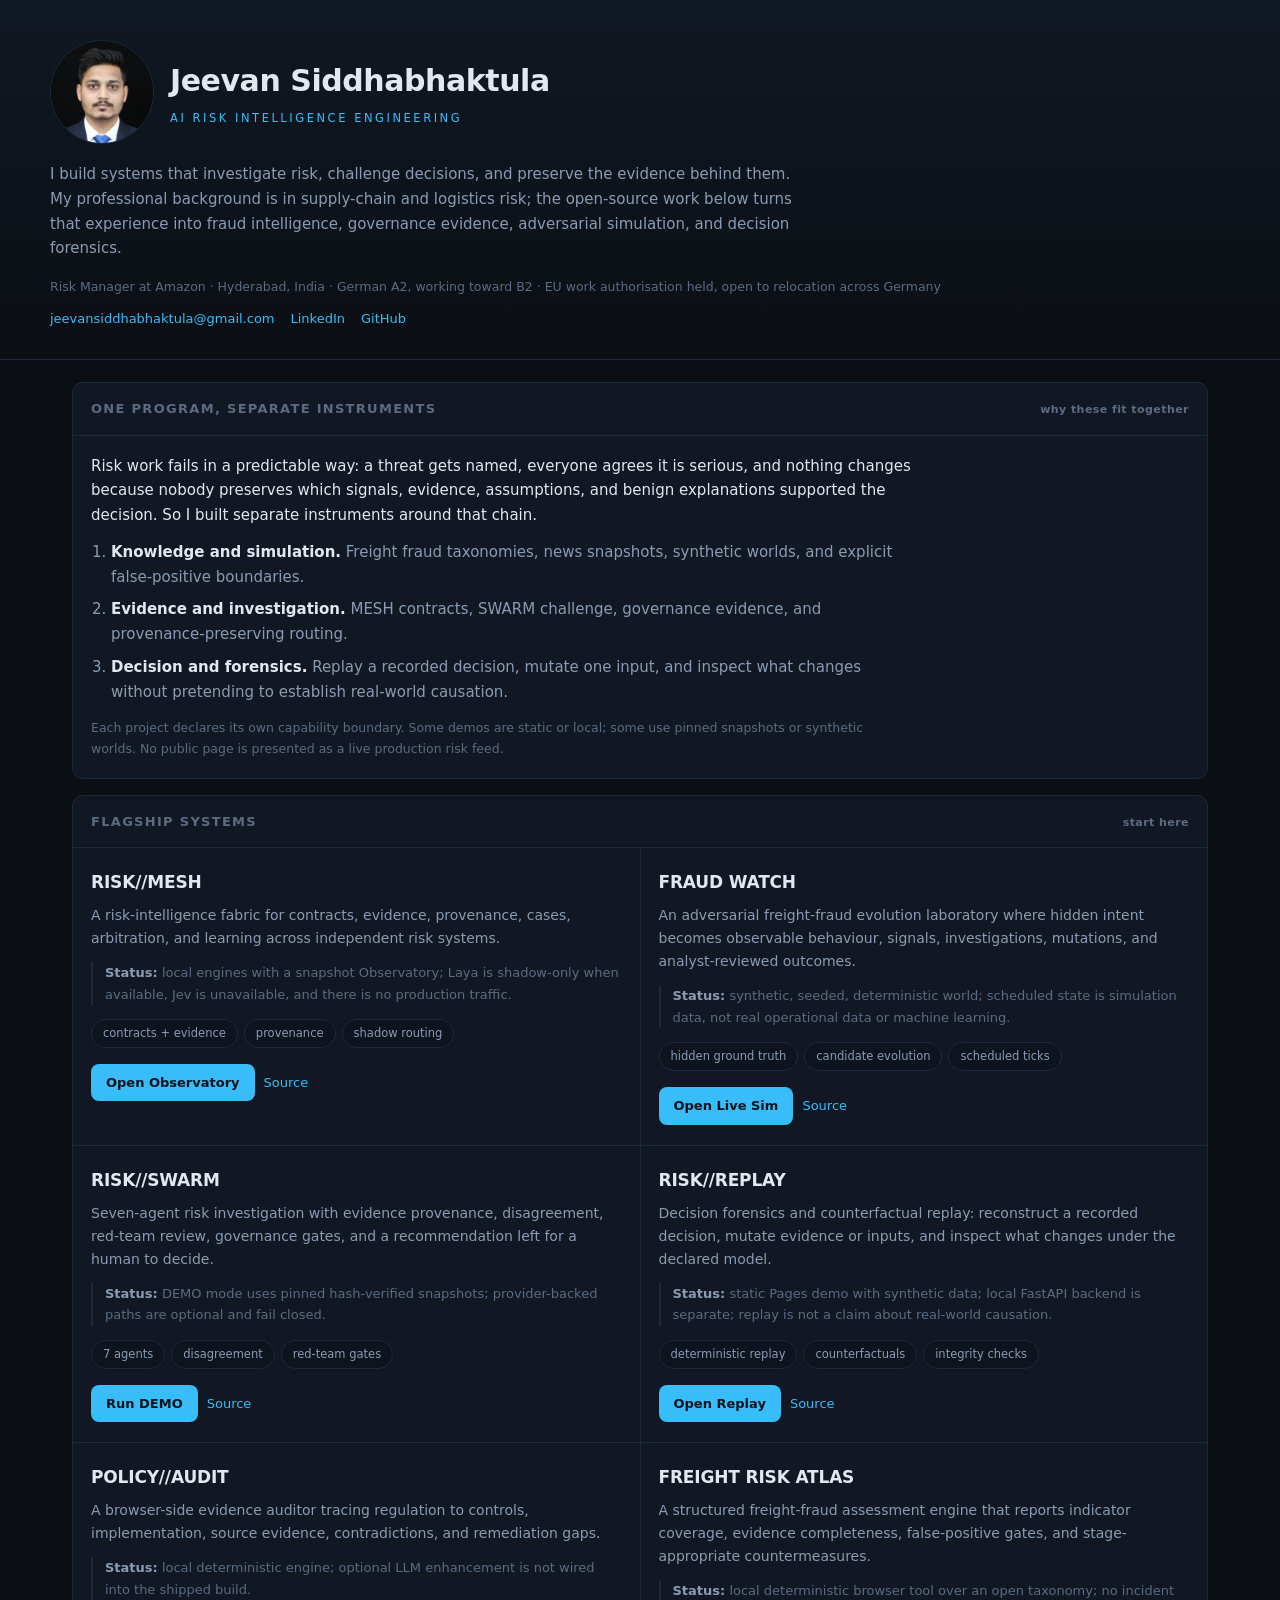
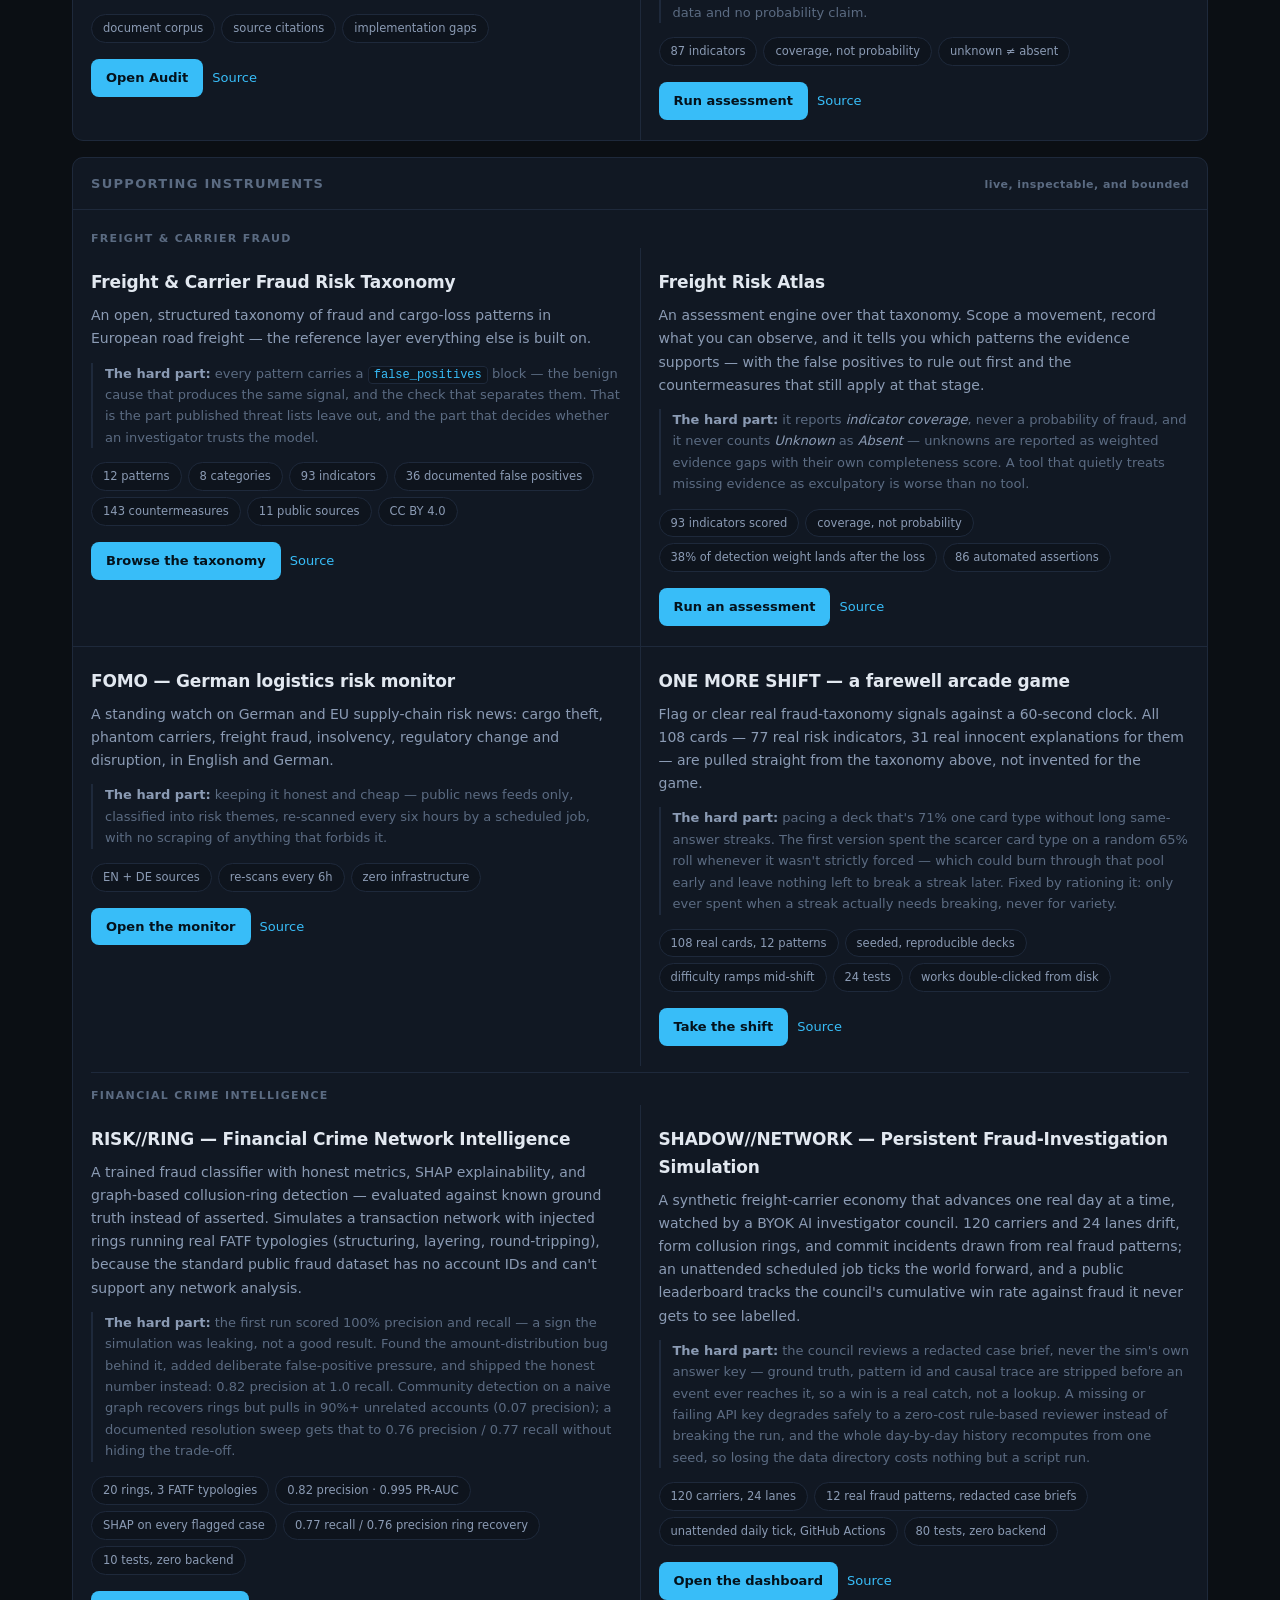
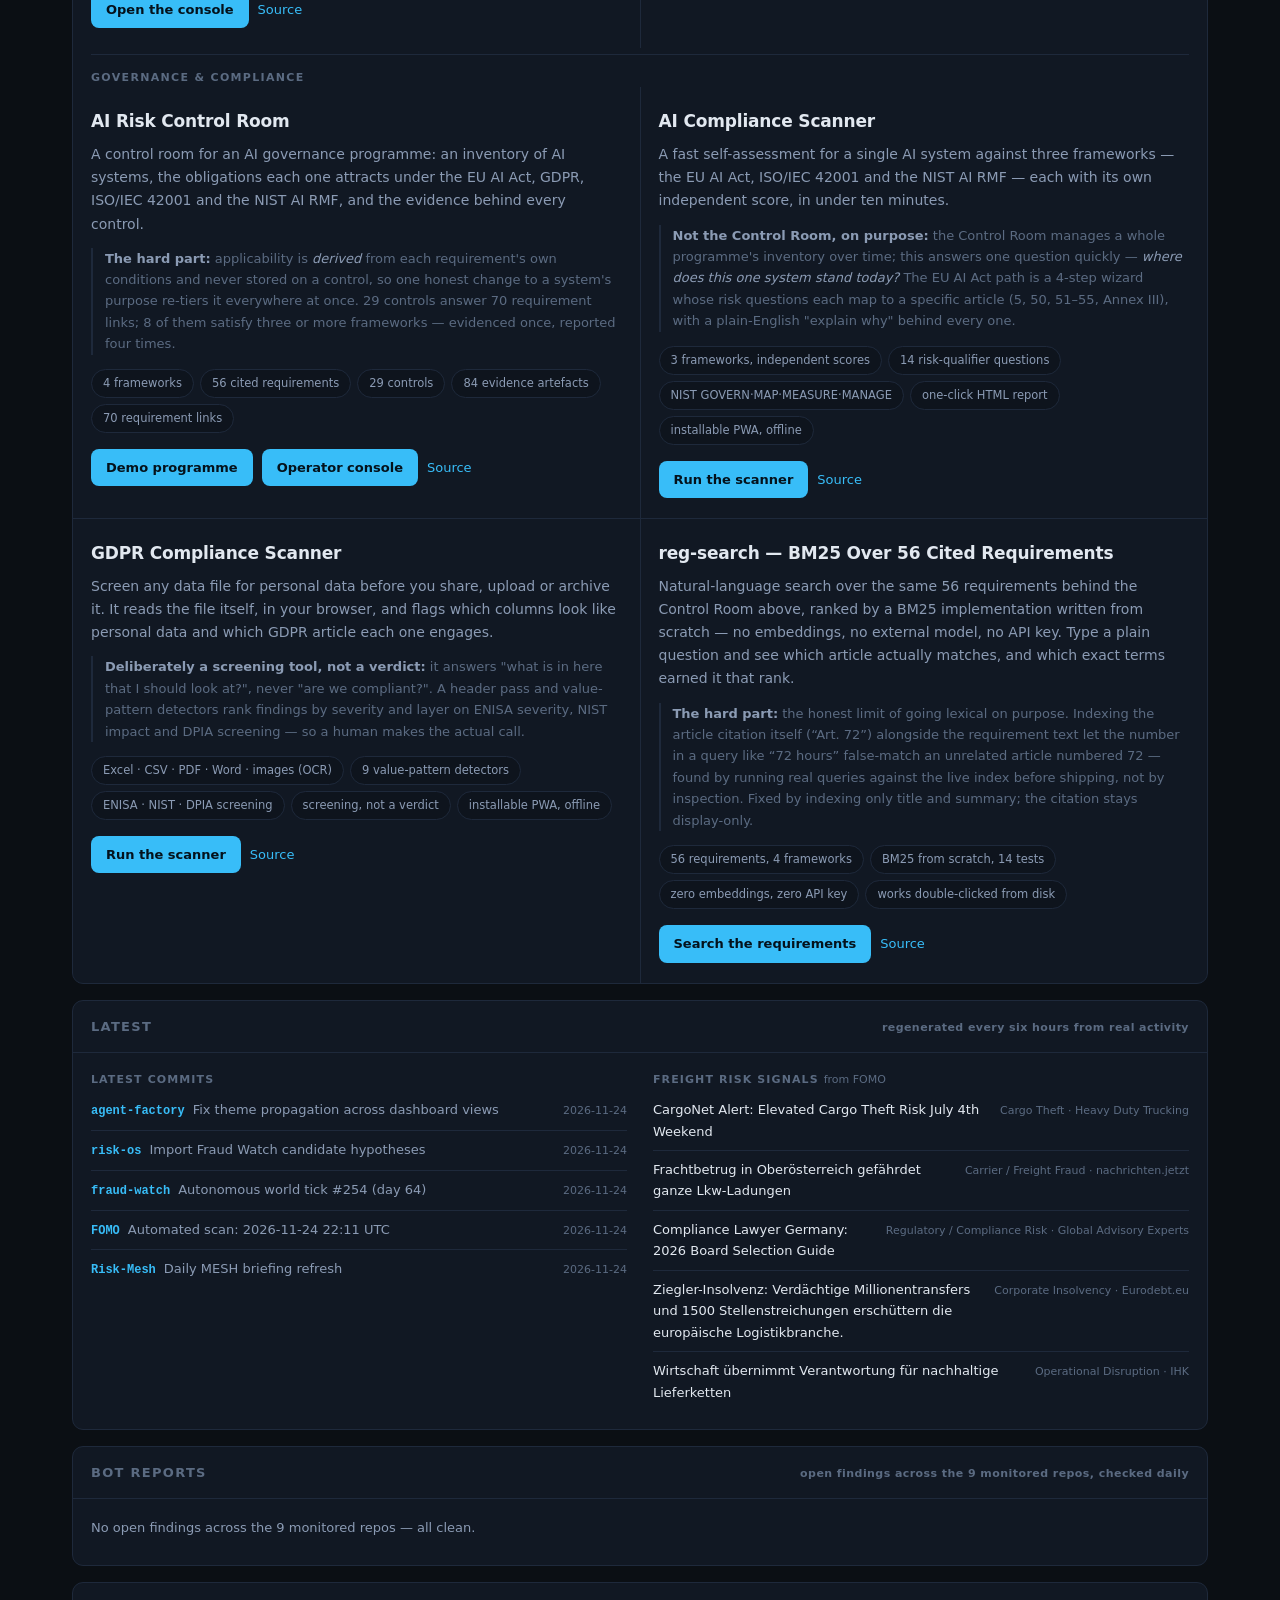
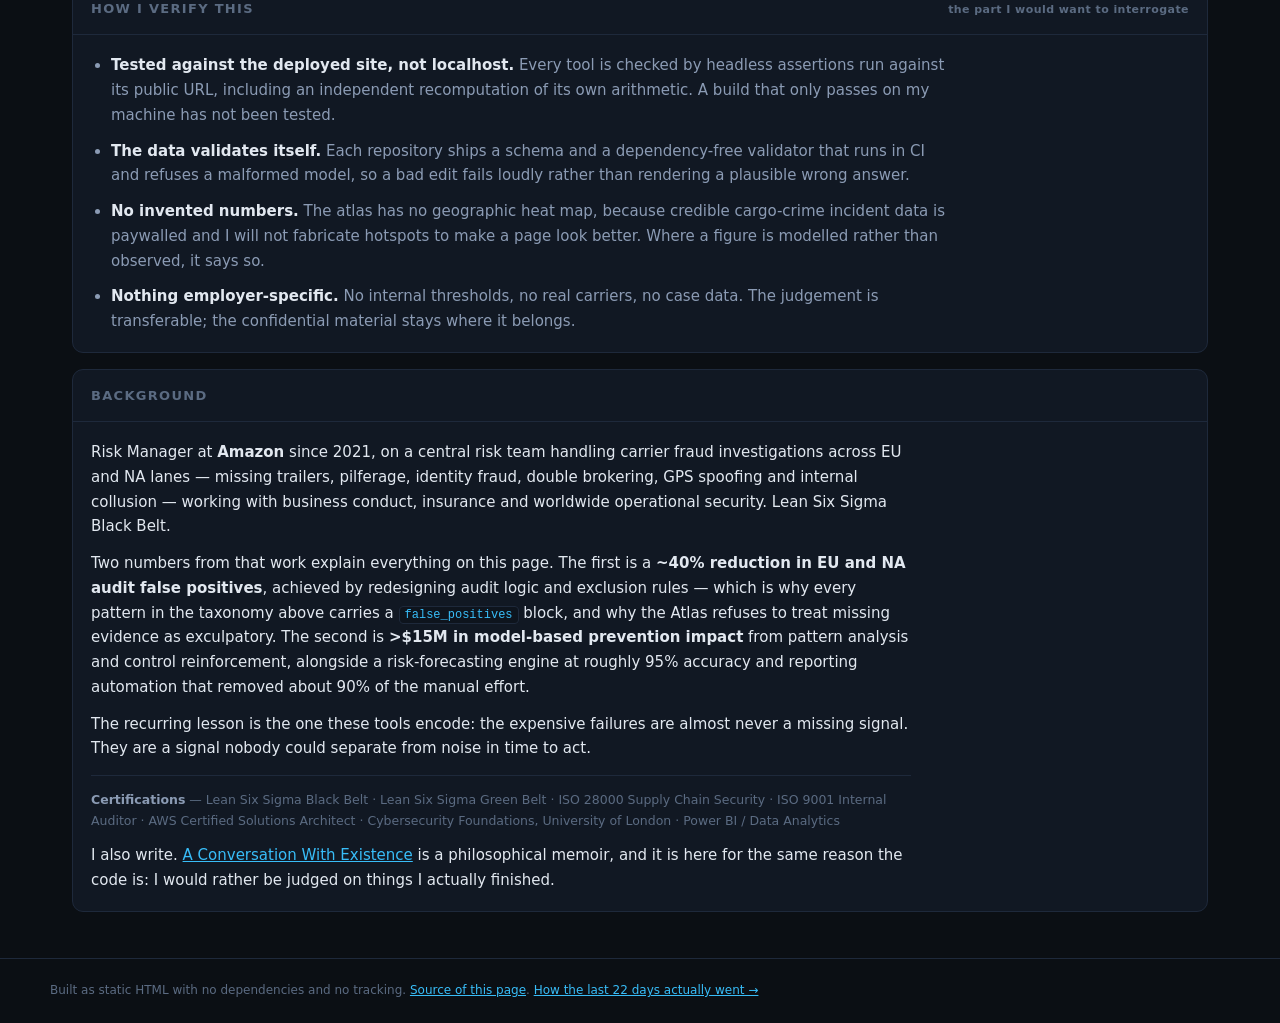
==== index.html @ 04e2a11f "Refresh the activity strip activity: updated" ====
<!doctype html>
<html lang="en">
<head>
<meta charset="utf-8">
<meta name="viewport" content="width=device-width,initial-scale=1">
<title>Jeevan Siddhabhaktula — Risk. Governance. AI.</title>
<meta name="description" content="AI risk intelligence engineering: evidence-led fraud investigation, governance auditing, decision forensics, and adversarial simulation. Public demos, source, and limitations.">
<link rel="icon" href="assets/jk-logo.png">
<link rel="stylesheet" href="style.css">
</head>
<body>

<header>
  <div class="wrap">
    <div class="titlebar">
      <span class="brand"><img src="assets/jeevan.jpg" width="240" height="240" alt="Jeevan Siddhabhaktula"></span>
      <div>
        <h1>Jeevan Siddhabhaktula</h1>
    <p class="tag">AI Risk Intelligence Engineering</p>
      </div>
    </div>
    <p class="sub">I build systems that investigate risk, challenge decisions, and preserve the evidence
    behind them. My professional background is in supply-chain and logistics risk; the open-source work
    below turns that experience into fraud intelligence, governance evidence, adversarial simulation,
    and decision forensics.</p>
    <p class="meta">Risk Manager at Amazon &middot; Hyderabad, India &middot; German A2, working toward B2
    &middot; EU work authorisation held, open to relocation across Germany</p>
    <p class="contact">
      <a href="mailto:jeevansiddhabhaktula@gmail.com">jeevansiddhabhaktula@gmail.com</a>
      <a href="https://www.linkedin.com/in/jeevan-siddhabhaktula-6927041a2/" rel="me">LinkedIn</a>
      <a href="https://github.com/Jeevan-0508">GitHub</a>
    </p>
  </div>
</header>

<main>

  <section class="panel" id="thread">
    <h2>One program, separate instruments <em>why these fit together</em></h2>
    <div class="inner">
      <p>Risk work fails in a predictable way: a threat gets named, everyone agrees it is serious, and
      nothing changes because nobody preserves which signals, evidence, assumptions, and benign
      explanations supported the decision. So I built separate instruments around that chain.</p>
      <ol class="thread">
        <li><b>Knowledge and simulation.</b> Freight fraud taxonomies, news snapshots, synthetic worlds,
        and explicit false-positive boundaries.</li>
        <li><b>Evidence and investigation.</b> MESH contracts, SWARM challenge, governance evidence,
        and provenance-preserving routing.</li>
        <li><b>Decision and forensics.</b> Replay a recorded decision, mutate one input, and inspect
        what changes without pretending to establish real-world causation.</li>
      </ol>
      <p class="note">Each project declares its own capability boundary. Some demos are static or local;
      some use pinned snapshots or synthetic worlds. No public page is presented as a live production
      risk feed.</p>
    </div>
  </section>

  <section class="panel" id="flagships">
    <h2>Flagship systems <em>start here</em></h2>
    <div class="cards">
      <article class="card">
        <h3>RISK//MESH</h3>
        <p class="lede">A risk-intelligence fabric for contracts, evidence, provenance, cases, arbitration,
        and learning across independent risk systems.</p>
        <p class="hard"><b>Status:</b> local engines with a snapshot Observatory; Laya is shadow-only when
        available, Jev is unavailable, and there is no production traffic.</p>
        <ul class="chips"><li>contracts + evidence</li><li>provenance</li><li>shadow routing</li></ul>
        <p class="links"><a class="go" href="https://jeevan-0508.github.io/Risk-Mesh/observatory/">Open Observatory</a><a href="https://github.com/Jeevan-0508/Risk-Mesh">Source</a></p>
      </article>
      <article class="card">
        <h3>FRAUD WATCH</h3>
        <p class="lede">An adversarial freight-fraud evolution laboratory where hidden intent becomes observable
        behaviour, signals, investigations, mutations, and analyst-reviewed outcomes.</p>
        <p class="hard"><b>Status:</b> synthetic, seeded, deterministic world; scheduled state is simulation
        data, not real operational data or machine learning.</p>
        <ul class="chips"><li>hidden ground truth</li><li>candidate evolution</li><li>scheduled ticks</li></ul>
        <p class="links"><a class="go" href="https://jeevan-0508.github.io/fraud-watch/">Open Live Sim</a><a href="https://github.com/Jeevan-0508/fraud-watch">Source</a></p>
      </article>
      <article class="card">
        <h3>RISK//SWARM</h3>
        <p class="lede">Seven-agent risk investigation with evidence provenance, disagreement, red-team review,
        governance gates, and a recommendation left for a human to decide.</p>
        <p class="hard"><b>Status:</b> DEMO mode uses pinned hash-verified snapshots; provider-backed paths are
        optional and fail closed.</p>
        <ul class="chips"><li>7 agents</li><li>disagreement</li><li>red-team gates</li></ul>
        <p class="links"><a class="go" href="https://jeevan-0508.github.io/risk-swarm/">Run DEMO</a><a href="https://github.com/Jeevan-0508/risk-swarm">Source</a></p>
      </article>
      <article class="card">
        <h3>RISK//REPLAY</h3>
        <p class="lede">Decision forensics and counterfactual replay: reconstruct a recorded decision, mutate
        evidence or inputs, and inspect what changes under the declared model.</p>
        <p class="hard"><b>Status:</b> static Pages demo with synthetic data; local FastAPI backend is separate;
        replay is not a claim about real-world causation.</p>
        <ul class="chips"><li>deterministic replay</li><li>counterfactuals</li><li>integrity checks</li></ul>
        <p class="links"><a class="go" href="https://jeevan-0508.github.io/risk-replay/">Open Replay</a><a href="https://github.com/Jeevan-0508/risk-replay">Source</a></p>
      </article>
      <article class="card">
        <h3>POLICY//AUDIT</h3>
        <p class="lede">A browser-side evidence auditor tracing regulation to controls, implementation, source
        evidence, contradictions, and remediation gaps.</p>
        <p class="hard"><b>Status:</b> local deterministic engine; optional LLM enhancement is not wired into
        the shipped build.</p>
        <ul class="chips"><li>document corpus</li><li>source citations</li><li>implementation gaps</li></ul>
        <p class="links"><a class="go" href="https://jeevan-0508.github.io/policy-audit/">Open Audit</a><a href="https://github.com/Jeevan-0508/policy-audit">Source</a></p>
      </article>
      <article class="card">
        <h3>FREIGHT RISK ATLAS</h3>
        <p class="lede">A structured freight-fraud assessment engine that reports indicator coverage, evidence
        completeness, false-positive gates, and stage-appropriate countermeasures.</p>
        <p class="hard"><b>Status:</b> local deterministic browser tool over an open taxonomy; no incident data
        and no probability claim.</p>
        <ul class="chips"><li>87 indicators</li><li>coverage, not probability</li><li>unknown ≠ absent</li></ul>
        <p class="links"><a class="go" href="https://jeevan-0508.github.io/freight-risk-atlas/">Run assessment</a><a href="https://github.com/Jeevan-0508/freight-risk-atlas">Source</a></p>
      </article>
    </div>
  </section>

  <section class="panel" id="work">
    <h2>Supporting instruments <em>live, inspectable, and bounded</em></h2>

    <h3 class="group">Freight &amp; carrier fraud</h3>
    <div class="cards">
      <article class="card">
        <h3>Freight &amp; Carrier Fraud Risk Taxonomy</h3>
        <p class="lede">An open, structured taxonomy of fraud and cargo-loss patterns in European road
        freight &mdash; the reference layer everything else is built on.</p>
        <p class="hard"><b>The hard part:</b> every pattern carries a <code>false_positives</code> block
        &mdash; the benign cause that produces the same signal, and the check that separates them. That is
        the part published threat lists leave out, and the part that decides whether an investigator
        trusts the model.</p>
        <ul class="chips">
          <li data-fig="patterns">12 patterns</li><li data-fig="categories">8 categories</li><li data-fig="indicators">93 indicators</li>
          <li data-fig="false_positives">36 documented false positives</li><li data-fig="countermeasures">143 countermeasures</li>
          <li data-fig="sources">11 public sources</li><li>CC BY 4.0</li>
        </ul>
        <p class="links">
          <a class="go" href="https://jeevan-0508.github.io/freight-fraud-taxonomy/">Browse the taxonomy</a>
          <a href="https://github.com/Jeevan-0508/freight-fraud-taxonomy">Source</a>
        </p>
      </article>

      <article class="card">
        <h3>Freight Risk Atlas</h3>
        <p class="lede">An assessment engine over that taxonomy. Scope a movement, record what you can
        observe, and it tells you which patterns the evidence supports &mdash; with the false positives to
        rule out first and the countermeasures that still apply at that stage.</p>
        <p class="hard"><b>The hard part:</b> it reports <em>indicator coverage</em>, never a probability
        of fraud, and it never counts <em>Unknown</em> as <em>Absent</em> &mdash; unknowns are reported as
        weighted evidence gaps with their own completeness score. A tool that quietly treats missing
        evidence as exculpatory is worse than no tool.</p>
        <ul class="chips">
          <li data-fig="indicators_scored">93 indicators scored</li><li>coverage, not probability</li>
          <li data-fig="post_event_pct">38% of detection weight lands after the loss</li><li>86 automated assertions</li>
        </ul>
        <p class="links">
          <a class="go" href="https://jeevan-0508.github.io/freight-risk-atlas/">Run an assessment</a>
          <a href="https://github.com/Jeevan-0508/freight-risk-atlas">Source</a>
        </p>
      </article>

      <article class="card">
        <h3>FOMO &mdash; German logistics risk monitor</h3>
        <p class="lede">A standing watch on German and EU supply-chain risk news: cargo theft, phantom
        carriers, freight fraud, insolvency, regulatory change and disruption, in English and German.</p>
        <p class="hard"><b>The hard part:</b> keeping it honest and cheap &mdash; public news feeds only,
        classified into risk themes, re-scanned every six hours by a scheduled job, with no scraping of
        anything that forbids it.</p>
        <ul class="chips"><li>EN + DE sources</li><li>re-scans every 6h</li><li>zero infrastructure</li></ul>
        <p class="links">
          <a class="go" href="https://jeevan-0508.github.io/FOMO/">Open the monitor</a>
          <a href="https://github.com/Jeevan-0508/FOMO">Source</a>
        </p>
      </article>

      <article class="card">
        <h3>ONE MORE SHIFT &mdash; a farewell arcade game</h3>
        <p class="lede">Flag or clear real fraud-taxonomy signals against a 60-second clock. All 108
        cards &mdash; 77 real risk indicators, 31 real innocent explanations for them &mdash; are pulled
        straight from the taxonomy above, not invented for the game.</p>
        <p class="hard"><b>The hard part:</b> pacing a deck that's 71% one card type without long
        same-answer streaks. The first version spent the scarcer card type on a random 65% roll whenever
        it wasn't strictly forced &mdash; which could burn through that pool early and leave nothing left
        to break a streak later. Fixed by rationing it: only ever spent when a streak actually needs
        breaking, never for variety.</p>
        <ul class="chips">
          <li>108 real cards, 12 patterns</li><li>seeded, reproducible decks</li>
          <li>difficulty ramps mid-shift</li><li>24 tests</li><li>works double-clicked from disk</li>
        </ul>
        <p class="links">
          <a class="go" href="https://jeevan-0508.github.io/one-more-shift/">Take the shift</a>
          <a href="https://github.com/Jeevan-0508/one-more-shift">Source</a>
        </p>
      </article>
    </div>

    <h3 class="group">Financial crime intelligence</h3>
    <div class="cards">
      <article class="card">
        <h3>RISK//RING &mdash; Financial Crime Network Intelligence</h3>
        <p class="lede">A trained fraud classifier with honest metrics, SHAP explainability, and
        graph-based collusion-ring detection &mdash; evaluated against known ground truth instead of
        asserted. Simulates a transaction network with injected rings running real FATF typologies
        (structuring, layering, round-tripping), because the standard public fraud dataset has no
        account IDs and can't support any network analysis.</p>
        <p class="hard"><b>The hard part:</b> the first run scored 100% precision and recall &mdash;
        a sign the simulation was leaking, not a good result. Found the amount-distribution bug behind
        it, added deliberate false-positive pressure, and shipped the honest number instead: 0.82
        precision at 1.0 recall. Community detection on a naive graph recovers rings but pulls in
        90%+ unrelated accounts (0.07 precision); a documented resolution sweep gets that to 0.76
        precision / 0.77 recall without hiding the trade-off.</p>
        <ul class="chips">
          <li>20 rings, 3 FATF typologies</li><li>0.82 precision &middot; 0.995 PR-AUC</li>
          <li>SHAP on every flagged case</li><li>0.77 recall / 0.76 precision ring recovery</li>
          <li>10 tests, zero backend</li>
        </ul>
        <p class="links">
          <a class="go" href="https://jeevan-0508.github.io/risk-ring/">Open the console</a>
          <a href="https://github.com/Jeevan-0508/risk-ring">Source</a>
        </p>
      </article>
      <article class="card">
        <h3>SHADOW//NETWORK &mdash; Persistent Fraud-Investigation Simulation</h3>
        <p class="lede">A synthetic freight-carrier economy that advances one real day at a time, watched
        by a BYOK AI investigator council. 120 carriers and 24 lanes drift, form collusion rings, and
        commit incidents drawn from real fraud patterns; an unattended scheduled job ticks the world
        forward, and a public leaderboard tracks the council's cumulative win rate against fraud it never
        gets to see labelled.</p>
        <p class="hard"><b>The hard part:</b> the council reviews a redacted case brief, never the sim's
        own answer key &mdash; ground truth, pattern id and causal trace are stripped before an event ever
        reaches it, so a win is a real catch, not a lookup. A missing or failing API key degrades safely to
        a zero-cost rule-based reviewer instead of breaking the run, and the whole day-by-day history
        recomputes from one seed, so losing the data directory costs nothing but a script run.</p>
        <ul class="chips">
          <li>120 carriers, 24 lanes</li><li>12 real fraud patterns, redacted case briefs</li>
          <li>unattended daily tick, GitHub Actions</li><li>80 tests, zero backend</li>
        </ul>
        <p class="links">
          <a class="go" href="https://jeevan-0508.github.io/shadow-network/">Open the dashboard</a>
          <a href="https://github.com/Jeevan-0508/shadow-network">Source</a>
        </p>
      </article>
    </div>

    <h3 class="group">Governance &amp; compliance</h3>
    <div class="cards">
      <article class="card">
        <h3>AI Risk Control Room</h3>
        <p class="lede">A control room for an AI governance programme: an inventory of AI systems, the
        obligations each one attracts under the EU AI Act, GDPR, ISO/IEC 42001 and the NIST AI RMF, and
        the evidence behind every control.</p>
        <p class="hard"><b>The hard part:</b> applicability is <em>derived</em> from each requirement's
        own conditions and never stored on a control, so one honest change to a system's purpose
        re-tiers it everywhere at once. 29 controls answer 70 requirement links; 8 of them satisfy three
        or more frameworks &mdash; evidenced once, reported four times.</p>
        <ul class="chips">
          <li data-fig="frameworks">4 frameworks</li><li data-fig="requirements">56 cited requirements</li><li data-fig="controls">29 controls</li>
          <li data-fig="evidence">84 evidence artefacts</li><li data-fig="req_links">70 requirement links</li>
        </ul>
        <p class="links">
          <a class="go" href="https://jeevan-0508.github.io/ai-governance-control-room/">Demo programme</a>
          <a class="go" href="https://jeevan-0508.github.io/ai-governance-control-room/docs/live/">Operator console</a>
          <a href="https://github.com/Jeevan-0508/ai-governance-control-room">Source</a>
        </p>
      </article>

      <article class="card">
        <h3>AI Compliance Scanner</h3>
        <p class="lede">A fast self-assessment for a single AI system against three frameworks &mdash;
        the EU AI Act, ISO/IEC 42001 and the NIST AI RMF &mdash; each with its own independent score, in
        under ten minutes.</p>
        <p class="hard"><b>Not the Control Room, on purpose:</b> the Control Room manages a whole
        programme's inventory over time; this answers one question quickly &mdash; <em>where does this
        one system stand today?</em> The EU AI Act path is a 4-step wizard whose risk questions each map
        to a specific article (5, 50, 51&ndash;55, Annex III), with a plain-English "explain why" behind
        every one.</p>
        <ul class="chips">
          <li>3 frameworks, independent scores</li><li>14 risk-qualifier questions</li>
          <li>NIST GOVERN&middot;MAP&middot;MEASURE&middot;MANAGE</li><li>one-click HTML report</li>
          <li>installable PWA, offline</li>
        </ul>
        <p class="links">
          <a class="go" href="https://jeevan-0508.github.io/eu-ai-act-scanner/">Run the scanner</a>
          <a href="https://github.com/Jeevan-0508/eu-ai-act-scanner">Source</a>
        </p>
      </article>

      <article class="card">
        <h3>GDPR Compliance Scanner</h3>
        <p class="lede">Screen any data file for personal data before you share, upload or archive it.
        It reads the file itself, in your browser, and flags which columns look like personal data and
        which GDPR article each one engages.</p>
        <p class="hard"><b>Deliberately a screening tool, not a verdict:</b> it answers "what is in here
        that I should look at?", never "are we compliant?". A header pass and value-pattern detectors
        rank findings by severity and layer on ENISA severity, NIST impact and DPIA screening &mdash; so
        a human makes the actual call.</p>
        <ul class="chips">
          <li>Excel &middot; CSV &middot; PDF &middot; Word &middot; images (OCR)</li>
          <li>9 value-pattern detectors</li><li>ENISA &middot; NIST &middot; DPIA screening</li>
          <li>screening, not a verdict</li><li>installable PWA, offline</li>
        </ul>
        <p class="links">
          <a class="go" href="https://jeevan-0508.github.io/gdpr-compliance-scanner/">Run the scanner</a>
          <a href="https://github.com/Jeevan-0508/gdpr-compliance-scanner">Source</a>
        </p>
      </article>
      <article class="card">
        <h3>reg-search &mdash; BM25 Over 56 Cited Requirements</h3>
        <p class="lede">Natural-language search over the same 56 requirements behind the Control Room
        above, ranked by a BM25 implementation written from scratch &mdash; no embeddings, no external
        model, no API key. Type a plain question and see which article actually matches, and which exact
        terms earned it that rank.</p>
        <p class="hard"><b>The hard part:</b> the honest limit of going lexical on purpose. Indexing the
        article citation itself (&ldquo;Art. 72&rdquo;) alongside the requirement text let the number in
        a query like &ldquo;72 hours&rdquo; false-match an unrelated article numbered 72 &mdash; found by
        running real queries against the live index before shipping, not by inspection. Fixed by indexing
        only title and summary; the citation stays display-only.</p>
        <ul class="chips">
          <li>56 requirements, 4 frameworks</li><li>BM25 from scratch, 14 tests</li>
          <li>zero embeddings, zero API key</li><li>works double-clicked from disk</li>
        </ul>
        <p class="links">
          <a class="go" href="https://jeevan-0508.github.io/reg-search/">Search the requirements</a>
          <a href="https://github.com/Jeevan-0508/reg-search">Source</a>
        </p>
      </article>
    </div>
  </section>

  <section class="panel" id="activity">
    <h2>Latest <em>regenerated every six hours from real activity</em></h2>
    <!-- activity:start -->
    <div class="inner two">
      <div><h4>Latest commits</h4><ul class="feed"><li><b>agent-factory</b> <span>Fix theme propagation across dashboard views</span><i>2026-11-24</i></li><li><b>risk-os</b> <span>Import Fraud Watch candidate hypotheses</span><i>2026-11-24</i></li><li><b>fraud-watch</b> <span>Autonomous world tick #254 (day 64)</span><i>2026-11-24</i></li><li><b>FOMO</b> <span>Automated scan: 2026-11-24 22:11 UTC</span><i>2026-11-24</i></li><li><b>Risk-Mesh</b> <span>Daily MESH briefing refresh</span><i>2026-11-24</i></li></ul></div>
      <div><h4>Freight risk signals <em>from FOMO</em></h4><ul class="feed"><li><a href="https://news.google.com/rss/articles/[base64]?oc=5" rel="nofollow noopener">CargoNet Alert: Elevated Cargo Theft Risk July 4th Weekend</a><i>Cargo Theft &middot; Heavy Duty Trucking</i></li><li><a href="https://news.google.com/rss/articles/[base64]?oc=5" rel="nofollow noopener">Frachtbetrug in Oberösterreich gefährdet ganze Lkw-Ladungen</a><i>Carrier / Freight Fraud &middot; nachrichten.jetzt</i></li><li><a href="https://news.google.com/rss/articles/CBMijgFBVV95cUxPTEZGUXhkS2otaUdpUldINWt1bEc5bUVhWGJfVWJ0U0lwSktwM2ZQbEQxYTYyaGxpNnlSMi1KUFNmdU9UNjJUT3NhUF8xQkgxS3o5bmd0OGhIakpCVXEwMkJ3QVkzRFpQWG1VSU9KWngweXhtYjB4OWJNU3Z0dGV1aHVOamhicFpTaTNpekFn?oc=5" rel="nofollow noopener">Compliance Lawyer Germany: 2026 Board Selection Guide</a><i>Regulatory / Compliance Risk &middot; Global Advisory Experts</i></li><li><a href="https://news.google.com/rss/articles/[base64]?oc=5" rel="nofollow noopener">Ziegler-Insolvenz: Verdächtige Millionentransfers und 1500 Stellenstreichungen erschüttern die europäische Logistikbranche.</a><i>Corporate Insolvency &middot; Eurodebt.eu</i></li><li><a href="https://news.google.com/rss/articles/[base64]?oc=5" rel="nofollow noopener">Wirtschaft übernimmt Verantwortung für nachhaltige Lieferketten</a><i>Operational Disruption &middot; IHK</i></li></ul></div>
    </div>
    <!-- activity:end -->
  </section>

  <section class="panel" id="bots">
    <h2>Bot reports <em>open findings across the 9 monitored repos, checked daily</em></h2>
    <!-- bots:start -->
    <div class="inner"><ul class="feed"><li><span>No open findings across the 9 monitored repos &mdash; all clean.</span></li></ul></div>
    <!-- bots:end -->
  </section>

  <section class="panel" id="how">
    <h2>How I verify this <em>the part I would want to interrogate</em></h2>
    <div class="inner">
      <ul class="how">
        <li><b>Tested against the deployed site, not localhost.</b> Every tool is checked by headless
        assertions run against its public URL, including an independent recomputation of its own
        arithmetic. A build that only passes on my machine has not been tested.</li>
        <li><b>The data validates itself.</b> Each repository ships a schema and a dependency-free
        validator that runs in CI and refuses a malformed model, so a bad edit fails loudly rather than
        rendering a plausible wrong answer.</li>
        <li><b>No invented numbers.</b> The atlas has no geographic heat map, because credible cargo-crime
        incident data is paywalled and I will not fabricate hotspots to make a page look better. Where a
        figure is modelled rather than observed, it says so.</li>
        <li><b>Nothing employer-specific.</b> No internal thresholds, no real carriers, no case data. The
        judgement is transferable; the confidential material stays where it belongs.</li>
      </ul>
    </div>
  </section>

  <section class="panel" id="about">
    <h2>Background</h2>
    <div class="inner">
      <p>Risk Manager at <b>Amazon</b> since 2021, on a central risk team handling carrier fraud
      investigations across EU and NA lanes &mdash; missing trailers, pilferage, identity fraud, double
      brokering, GPS spoofing and internal collusion &mdash; working with business conduct, insurance and
      worldwide operational security. Lean Six Sigma Black Belt.</p>
      <p>Two numbers from that work explain everything on this page. The first is a
      <b>~40% reduction in EU and NA audit false positives</b>, achieved by redesigning audit logic and
      exclusion rules &mdash; which is why every pattern in the taxonomy above carries a
      <code>false_positives</code> block, and why the Atlas refuses to treat missing evidence as
      exculpatory. The second is <b>&gt;$15M in model-based prevention impact</b> from pattern analysis and
      control reinforcement, alongside a risk-forecasting engine at roughly 95% accuracy and reporting
      automation that removed about 90% of the manual effort.</p>
      <p>The recurring lesson is the one these tools encode: the expensive failures are almost never a
      missing signal. They are a signal nobody could separate from noise in time to act.</p>
      <p class="certs"><b>Certifications</b> &mdash; Lean Six Sigma Black Belt &middot; Lean Six Sigma
      Green Belt &middot; ISO 28000 Supply Chain Security &middot; ISO 9001 Internal Auditor &middot; AWS
      Certified Solutions Architect &middot; Cybersecurity Foundations, University of London &middot;
      Power BI / Data Analytics</p>
      <p>I also write. <a href="https://github.com/Jeevan-0508/a-conversation-with-existence">A
      Conversation With Existence</a> is a philosophical memoir, and it is here for the same reason the
      code is: I would rather be judged on things I actually finished.</p>
    </div>
  </section>

</main>

<footer>
  <div class="wrap">
    <p>Built as static HTML with no dependencies and no tracking. <a href="https://github.com/Jeevan-0508/jeevan-0508.github.io">Source of this page</a>. <a href="sprint/">How the last 22 days actually went &rarr;</a></p>
  </div>
</footer>

</body>
</html>
---- style.css ----
:root{
  --bg:#0b0f14; --panel:#111823; --panel2:#0e141d; --line:#1e293b;
  --ink:#e2e8f0; --dim:#8b9bb4; --faint:#5b6b82; --accent:#38bdf8;
}
*{box-sizing:border-box}
html{scroll-behavior:smooth}
body{margin:0;background:var(--bg);color:var(--ink);
  font:15px/1.65 ui-sans-serif,system-ui,-apple-system,"Segoe UI",Roboto,Helvetica,Arial,sans-serif}
a{color:var(--accent)}
a:focus-visible,.button:focus-visible{outline:2px solid var(--accent);outline-offset:3px;border-radius:4px}
.wrap{max-width:1180px;margin:0 auto}

header{border-bottom:1px solid var(--line);padding:40px 22px 30px;
  background:linear-gradient(180deg,#101823,#0b0f14)}
.titlebar{display:flex;align-items:center;gap:16px;margin-bottom:18px}
.titlebar>div{min-width:0}
.brand{flex:none;line-height:0}
.brand img{width:52px;height:52px;border-radius:50%;object-fit:contain;
  border:1px solid var(--line);background:#060a0f}
h1{margin:0;font-size:30px;letter-spacing:-.015em;overflow-wrap:break-word}
.tag{margin:3px 0 0;font-size:11.5px;text-transform:uppercase;letter-spacing:.22em;color:var(--accent)}
.hero-statement{max-width:820px;margin:0 0 9px;font-size:clamp(23px,3vw,34px);line-height:1.2;letter-spacing:-.025em;color:var(--ink);font-weight:650}
.sub{color:var(--dim);max-width:760px;margin:0}
.meta{margin:16px 0 0;font-size:12.5px;color:var(--faint)}
.meta b{color:var(--dim);font-weight:600}
.hero-actions{display:flex;flex-wrap:wrap;gap:9px;margin:18px 0 0}
.button{display:inline-flex;align-items:center;justify-content:center;border:1px solid var(--line);border-radius:8px;padding:8px 13px;color:var(--ink);font-size:13px;text-decoration:none;background:var(--panel2);transition:border-color .18s ease,background .18s ease,transform .18s ease}
.button:hover{border-color:var(--accent);background:#132433;text-decoration:none;transform:translateY(-1px)}
.button.primary{background:var(--accent);border-color:var(--accent);color:#04121c;font-weight:750}
.button.primary:hover{filter:brightness(1.08)}

main{max-width:1180px;margin:0 auto;padding:22px}
.panel{background:var(--panel);border:1px solid var(--line);border-radius:11px;
  margin-bottom:16px;overflow:hidden}
.panel>h2{margin:0;padding:15px 18px;font-size:13px;text-transform:uppercase;letter-spacing:.1em;
  color:var(--faint);border-bottom:1px solid var(--line);display:flex;gap:10px;align-items:baseline}
.panel>h2 em{font-style:normal;margin-left:auto;color:var(--faint);font-size:11px;
  letter-spacing:.04em;text-transform:none}
.inner{padding:18px}
.inner p{margin:0 0 12px;max-width:820px}
.inner p:last-child{margin-bottom:0}
.note{color:var(--faint);font-size:12.5px}

.proof-grid{display:grid;grid-template-columns:repeat(3,1fr);gap:1px;background:var(--line);padding:0}
.proof-grid>div{background:var(--panel);padding:18px}
.proof-grid strong{display:block;color:var(--ink);font-size:18px;letter-spacing:-.015em}
.proof-grid span{display:block;color:var(--dim);font-size:13px;margin-top:5px}

ol.thread{margin:0 0 14px;padding-left:20px;max-width:820px;color:var(--dim)}
ol.thread li{margin-bottom:8px}
ol.thread b{color:var(--ink)}

.cards{display:grid;grid-template-columns:repeat(2,1fr);gap:1px;background:var(--line)}
.cards.three{grid-template-columns:repeat(3,1fr)}
.card{background:var(--panel);padding:20px 18px}
.card h3{margin:0 0 8px;font-size:17px;letter-spacing:-.01em}
.eyebrow{display:block;margin:0 0 8px;color:var(--accent);font:11px/1.2 ui-monospace,SFMono-Regular,Menlo,monospace;letter-spacing:.1em;text-transform:uppercase}
.lede{margin:0 0 12px;color:var(--dim);font-size:14px}
.hard{margin:0 0 14px;font-size:13px;color:var(--faint);border-left:2px solid var(--line);
  padding-left:12px}
.hard b{color:var(--dim)}
.hard em{color:var(--dim);font-style:italic}
code{font:12px ui-monospace,SFMono-Regular,Menlo,monospace;background:var(--panel2);
  border:1px solid var(--line);border-radius:4px;padding:1px 5px;color:var(--accent)}
ul.chips{list-style:none;display:flex;flex-wrap:wrap;gap:6px;margin:0 0 16px;padding:0}
ul.chips li{background:var(--panel2);border:1px solid var(--line);border-radius:999px;
  padding:4px 11px;font-size:11.5px;color:var(--dim)}
.links{display:flex;flex-wrap:wrap;gap:9px;align-items:center;margin:0}
.links a{font-size:13px;text-decoration:none}
.links a:hover{text-decoration:underline}
.links a.go{background:var(--accent);color:#04121c;font-weight:700;border-radius:8px;
  padding:8px 15px}
.links a.go:hover{text-decoration:none;filter:brightness(1.08)}

.opportunity-lede,.contact-lede{max-width:760px;color:var(--dim);font-size:16px}
.opportunity-grid{display:grid;grid-template-columns:1fr 1fr;gap:28px;margin-top:20px}
.opportunity-grid h3{margin:0 0 9px;font-size:12px;text-transform:uppercase;letter-spacing:.1em;color:var(--faint)}
.opportunity-list{list-style:none;padding:0;margin:0;display:flex;flex-wrap:wrap;gap:7px}
.opportunity-list li{border:1px solid var(--line);border-radius:999px;padding:5px 11px;font-size:12.5px;color:var(--dim);background:var(--panel2)}
.location-note{border-top:1px solid var(--line);padding-top:14px;margin-top:22px !important;color:var(--faint);font-size:13px}
.location-note b{color:var(--dim)}
.contact-grid{display:grid;grid-template-columns:1fr auto;gap:32px;align-items:center}
.contact-actions{display:flex;flex-wrap:wrap;gap:8px;justify-content:flex-end}

ul.how{margin:0;padding-left:20px;max-width:860px;color:var(--dim)}
ul.how li{margin-bottom:11px}
ul.how li:last-child{margin-bottom:0}
ul.how b{color:var(--ink)}

footer{border-top:1px solid var(--line);margin-top:8px;padding:22px}
footer p{margin:0;font-size:12px;color:var(--faint)}

@media(max-width:860px){
  .cards{grid-template-columns:1fr}
  .cards.three{grid-template-columns:1fr}
  .proof-grid{grid-template-columns:1fr}
  .opportunity-grid,.contact-grid{grid-template-columns:1fr;gap:20px}
  .contact-actions{justify-content:flex-start}
  h1{font-size:25px}
  header{padding:30px 18px 24px}
  main{padding:16px}
}
@media(max-width:520px){
  .brand img{width:42px;height:42px}
  h1{font-size:22px}
  .tag{letter-spacing:.12em}
  .links a.go{padding:8px 13px}
  .hero-statement{font-size:25px}
  .hero-actions .button{width:100%}
}

.inner.two{display:grid;grid-template-columns:1fr 1fr;gap:26px}
.inner.two h4{margin:0 0 10px;font-size:11px;text-transform:uppercase;letter-spacing:.1em;
  color:var(--faint);font-weight:700}
.inner.two h4 em{font-style:normal;text-transform:none;letter-spacing:0;color:var(--faint);
  font-weight:400}
ul.feed{list-style:none;margin:0;padding:0;font-size:13px}
ul.feed li{padding:8px 0;border-top:1px solid var(--line);display:flex;flex-wrap:wrap;
  gap:4px 8px;align-items:baseline}
ul.feed li:first-child{border-top:none;padding-top:0}
ul.feed b{color:var(--accent);font-weight:600;font-family:ui-monospace,Menlo,monospace;font-size:12px}
ul.feed span{color:var(--dim);flex:1;min-width:0}
ul.feed a{flex:1;min-width:0;text-decoration:none;color:var(--ink)}
ul.feed a:hover{text-decoration:underline;color:var(--accent)}
ul.feed i{font-style:normal;color:var(--faint);font-size:11px;flex:none}
@media(max-width:860px){.inner.two{grid-template-columns:1fr;gap:20px}}

h3.group{margin:6px 18px 0;padding:14px 0 0;font-size:11px;text-transform:uppercase;
  letter-spacing:.12em;color:var(--faint);font-weight:700;border-top:1px solid var(--line)}
#work .panel>h2+h3.group,#work h2+h3.group{border-top:none}
.panel>h3.group:first-of-type{border-top:none}

.brand img{width:104px;height:104px;object-fit:cover}
.contact{margin:10px 0 0;display:flex;flex-wrap:wrap;gap:8px 16px;font-size:13px}
.contact a{text-decoration:none}
.contact a:hover{text-decoration:underline}
.contact span{color:var(--faint)}
.certs{margin-top:14px !important;padding-top:14px;border-top:1px solid var(--line);
  font-size:12.5px;color:var(--faint)}
.certs b{color:var(--dim)}
@media(max-width:520px){.brand img{width:76px;height:76px}}
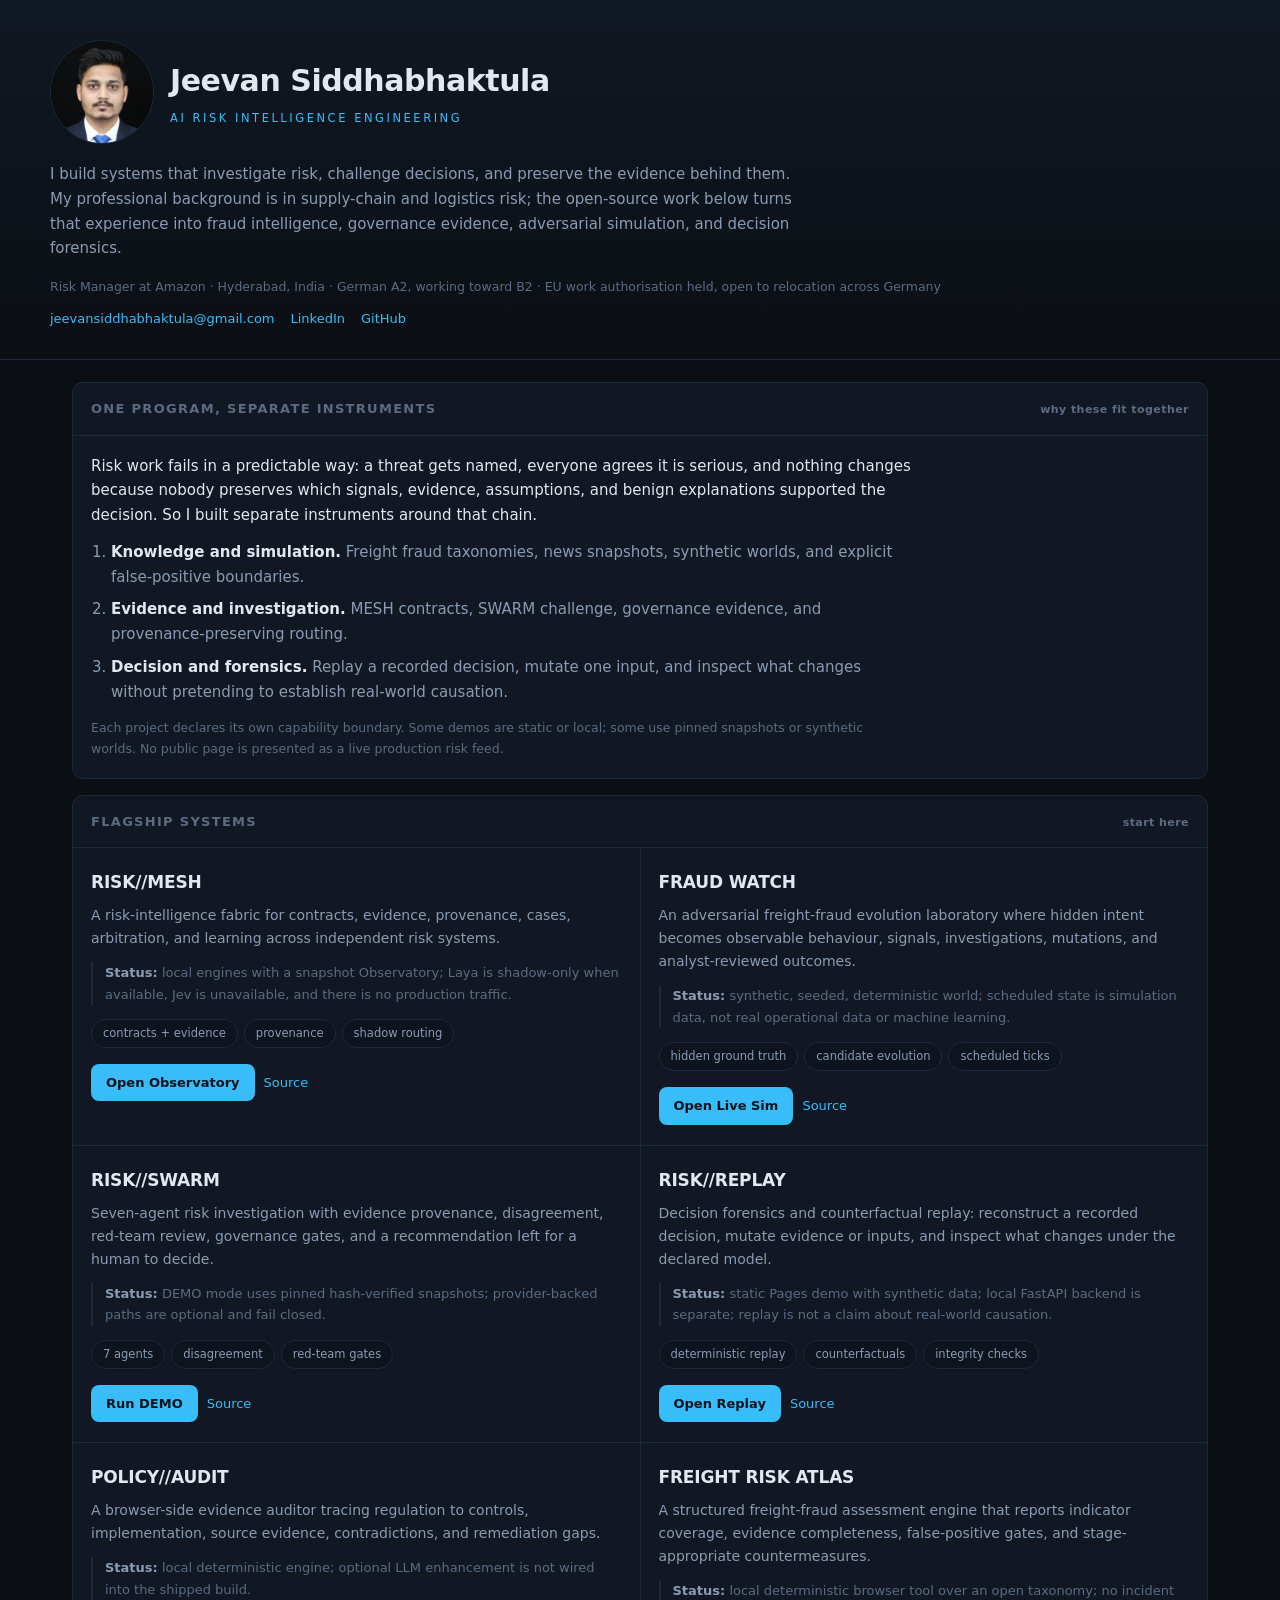
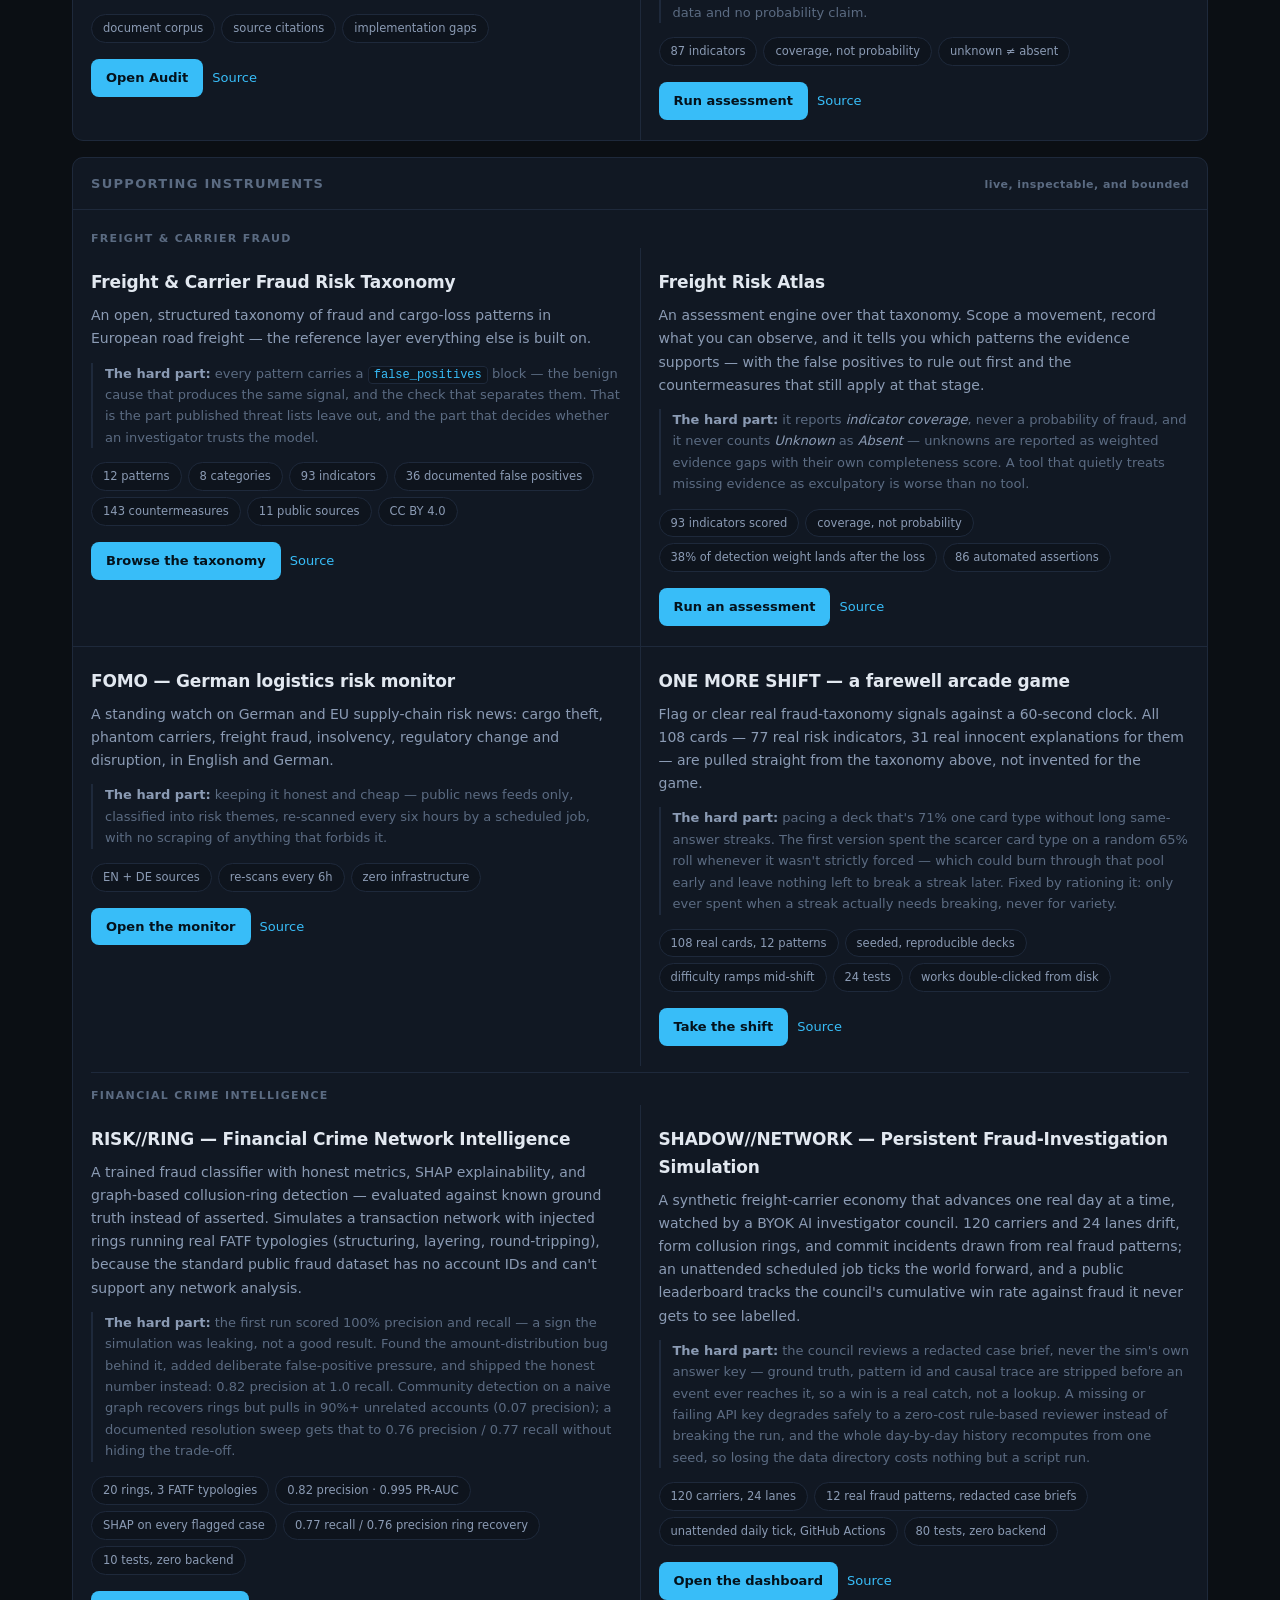
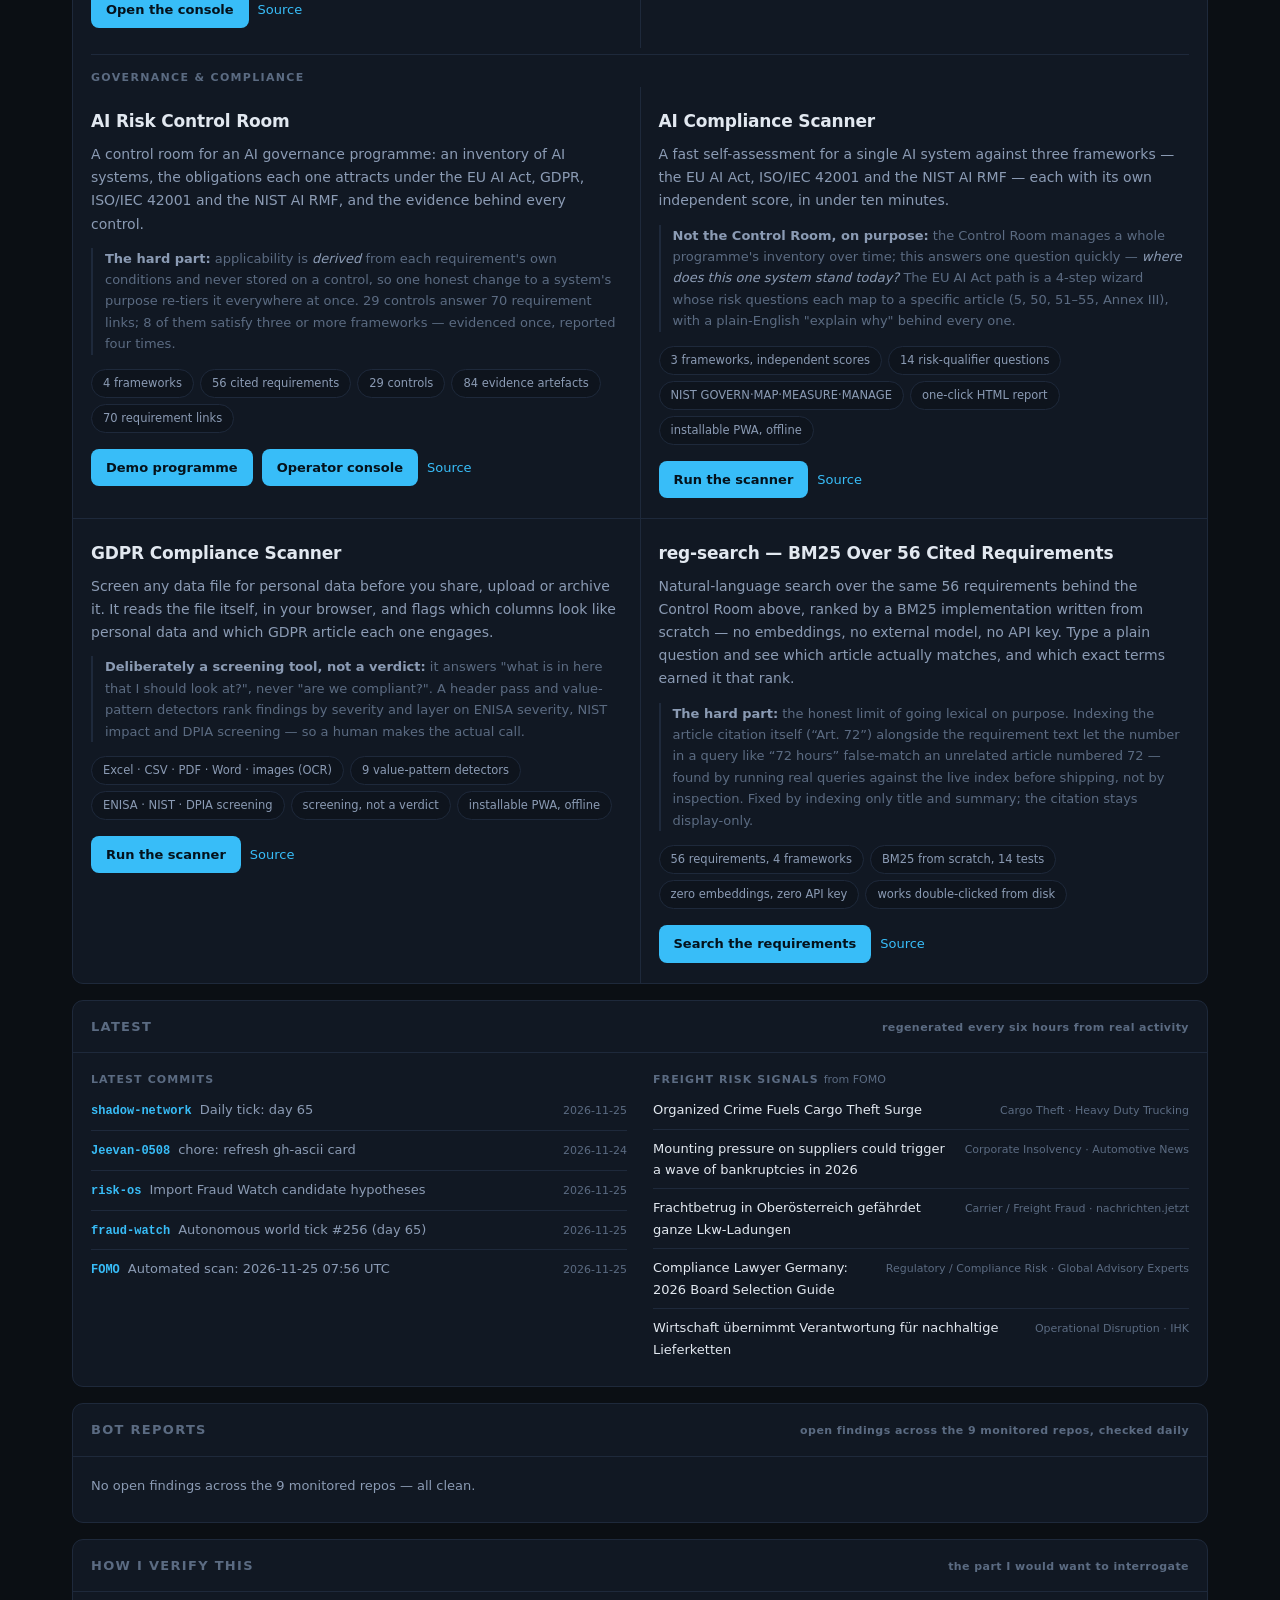
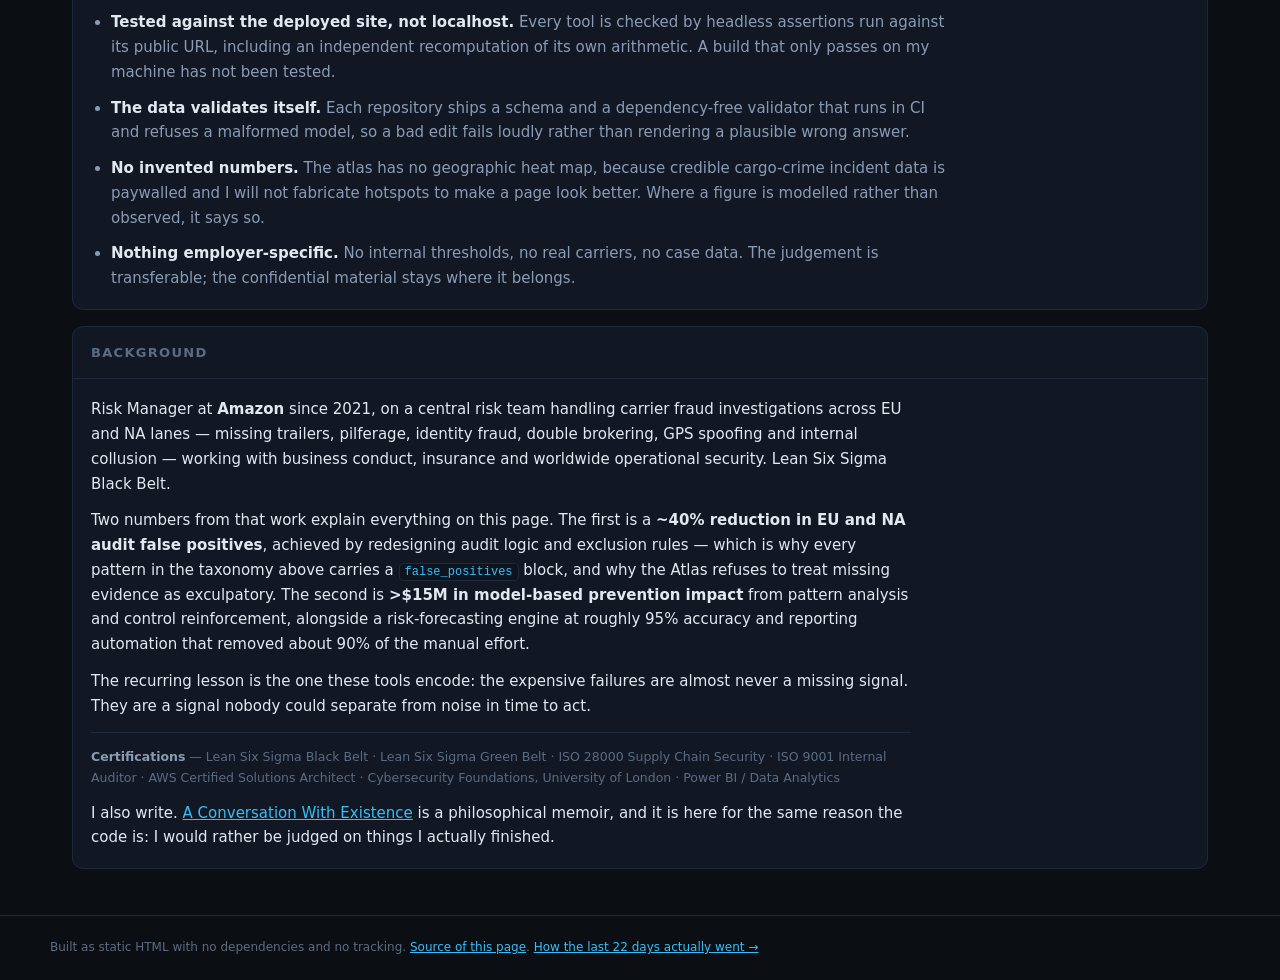
==== commit 9b5dfe1c: "Refresh the activity strip activity: updated" ====
--- a/index.html
+++ b/index.html
@@ -330,8 +330,8 @@
     <h2>Latest <em>regenerated every six hours from real activity</em></h2>
     <!-- activity:start -->
     <div class="inner two">
-      <div><h4>Latest commits</h4><ul class="feed"><li><b>agent-factory</b> <span>Fix theme propagation across dashboard views</span><i>2026-11-24</i></li><li><b>risk-os</b> <span>Import Fraud Watch candidate hypotheses</span><i>2026-11-24</i></li><li><b>fraud-watch</b> <span>Autonomous world tick #254 (day 64)</span><i>2026-11-24</i></li><li><b>FOMO</b> <span>Automated scan: 2026-11-24 22:11 UTC</span><i>2026-11-24</i></li><li><b>Risk-Mesh</b> <span>Daily MESH briefing refresh</span><i>2026-11-24</i></li></ul></div>
-      <div><h4>Freight risk signals <em>from FOMO</em></h4><ul class="feed"><li><a href="https://news.google.com/rss/articles/[base64]?oc=5" rel="nofollow noopener">CargoNet Alert: Elevated Cargo Theft Risk July 4th Weekend</a><i>Cargo Theft &middot; Heavy Duty Trucking</i></li><li><a href="https://news.google.com/rss/articles/[base64]?oc=5" rel="nofollow noopener">Frachtbetrug in Oberösterreich gefährdet ganze Lkw-Ladungen</a><i>Carrier / Freight Fraud &middot; nachrichten.jetzt</i></li><li><a href="https://news.google.com/rss/articles/CBMijgFBVV95cUxPTEZGUXhkS2otaUdpUldINWt1bEc5bUVhWGJfVWJ0U0lwSktwM2ZQbEQxYTYyaGxpNnlSMi1KUFNmdU9UNjJUT3NhUF8xQkgxS3o5bmd0OGhIakpCVXEwMkJ3QVkzRFpQWG1VSU9KWngweXhtYjB4OWJNU3Z0dGV1aHVOamhicFpTaTNpekFn?oc=5" rel="nofollow noopener">Compliance Lawyer Germany: 2026 Board Selection Guide</a><i>Regulatory / Compliance Risk &middot; Global Advisory Experts</i></li><li><a href="https://news.google.com/rss/articles/[base64]?oc=5" rel="nofollow noopener">Ziegler-Insolvenz: Verdächtige Millionentransfers und 1500 Stellenstreichungen erschüttern die europäische Logistikbranche.</a><i>Corporate Insolvency &middot; Eurodebt.eu</i></li><li><a href="https://news.google.com/rss/articles/[base64]?oc=5" rel="nofollow noopener">Wirtschaft übernimmt Verantwortung für nachhaltige Lieferketten</a><i>Operational Disruption &middot; IHK</i></li></ul></div>
+      <div><h4>Latest commits</h4><ul class="feed"><li><b>shadow-network</b> <span>Daily tick: day 65</span><i>2026-11-25</i></li><li><b>Jeevan-0508</b> <span>chore: refresh gh-ascii card</span><i>2026-11-24</i></li><li><b>risk-os</b> <span>Import Fraud Watch candidate hypotheses</span><i>2026-11-25</i></li><li><b>fraud-watch</b> <span>Autonomous world tick #256 (day 65)</span><i>2026-11-25</i></li><li><b>FOMO</b> <span>Automated scan: 2026-11-25 07:56 UTC</span><i>2026-11-25</i></li></ul></div>
+      <div><h4>Freight risk signals <em>from FOMO</em></h4><ul class="feed"><li><a href="https://news.google.com/rss/articles/CBMifkFVX3lxTFBGeFp0NFNhWUwtdHNsNnl5SzZ3aWM2elAzV0ZLTEk3bm8tUDcyT1hLWDFEazAyWG9OQkRCckt3bjRKZnJpeXQxMUg4Y01waHZVbEZ5UUN6R1dNWElPZjJzWm1SaTM4Umw2cklNNnBfYW9NZG9QYjRwTFQ3WnotUQ?oc=5" rel="nofollow noopener">Organized Crime Fuels Cargo Theft Surge</a><i>Cargo Theft &middot; Heavy Duty Trucking</i></li><li><a href="https://news.google.com/rss/articles/[base64]?oc=5" rel="nofollow noopener">Mounting pressure on suppliers could trigger a wave of bankruptcies in 2026</a><i>Corporate Insolvency &middot; Automotive News</i></li><li><a href="https://news.google.com/rss/articles/[base64]?oc=5" rel="nofollow noopener">Frachtbetrug in Oberösterreich gefährdet ganze Lkw-Ladungen</a><i>Carrier / Freight Fraud &middot; nachrichten.jetzt</i></li><li><a href="https://news.google.com/rss/articles/CBMijgFBVV95cUxPTEZGUXhkS2otaUdpUldINWt1bEc5bUVhWGJfVWJ0U0lwSktwM2ZQbEQxYTYyaGxpNnlSMi1KUFNmdU9UNjJUT3NhUF8xQkgxS3o5bmd0OGhIakpCVXEwMkJ3QVkzRFpQWG1VSU9KWngweXhtYjB4OWJNU3Z0dGV1aHVOamhicFpTaTNpekFn?oc=5" rel="nofollow noopener">Compliance Lawyer Germany: 2026 Board Selection Guide</a><i>Regulatory / Compliance Risk &middot; Global Advisory Experts</i></li><li><a href="https://news.google.com/rss/articles/[base64]?oc=5" rel="nofollow noopener">Wirtschaft übernimmt Verantwortung für nachhaltige Lieferketten</a><i>Operational Disruption &middot; IHK</i></li></ul></div>
     </div>
     <!-- activity:end -->
   </section>
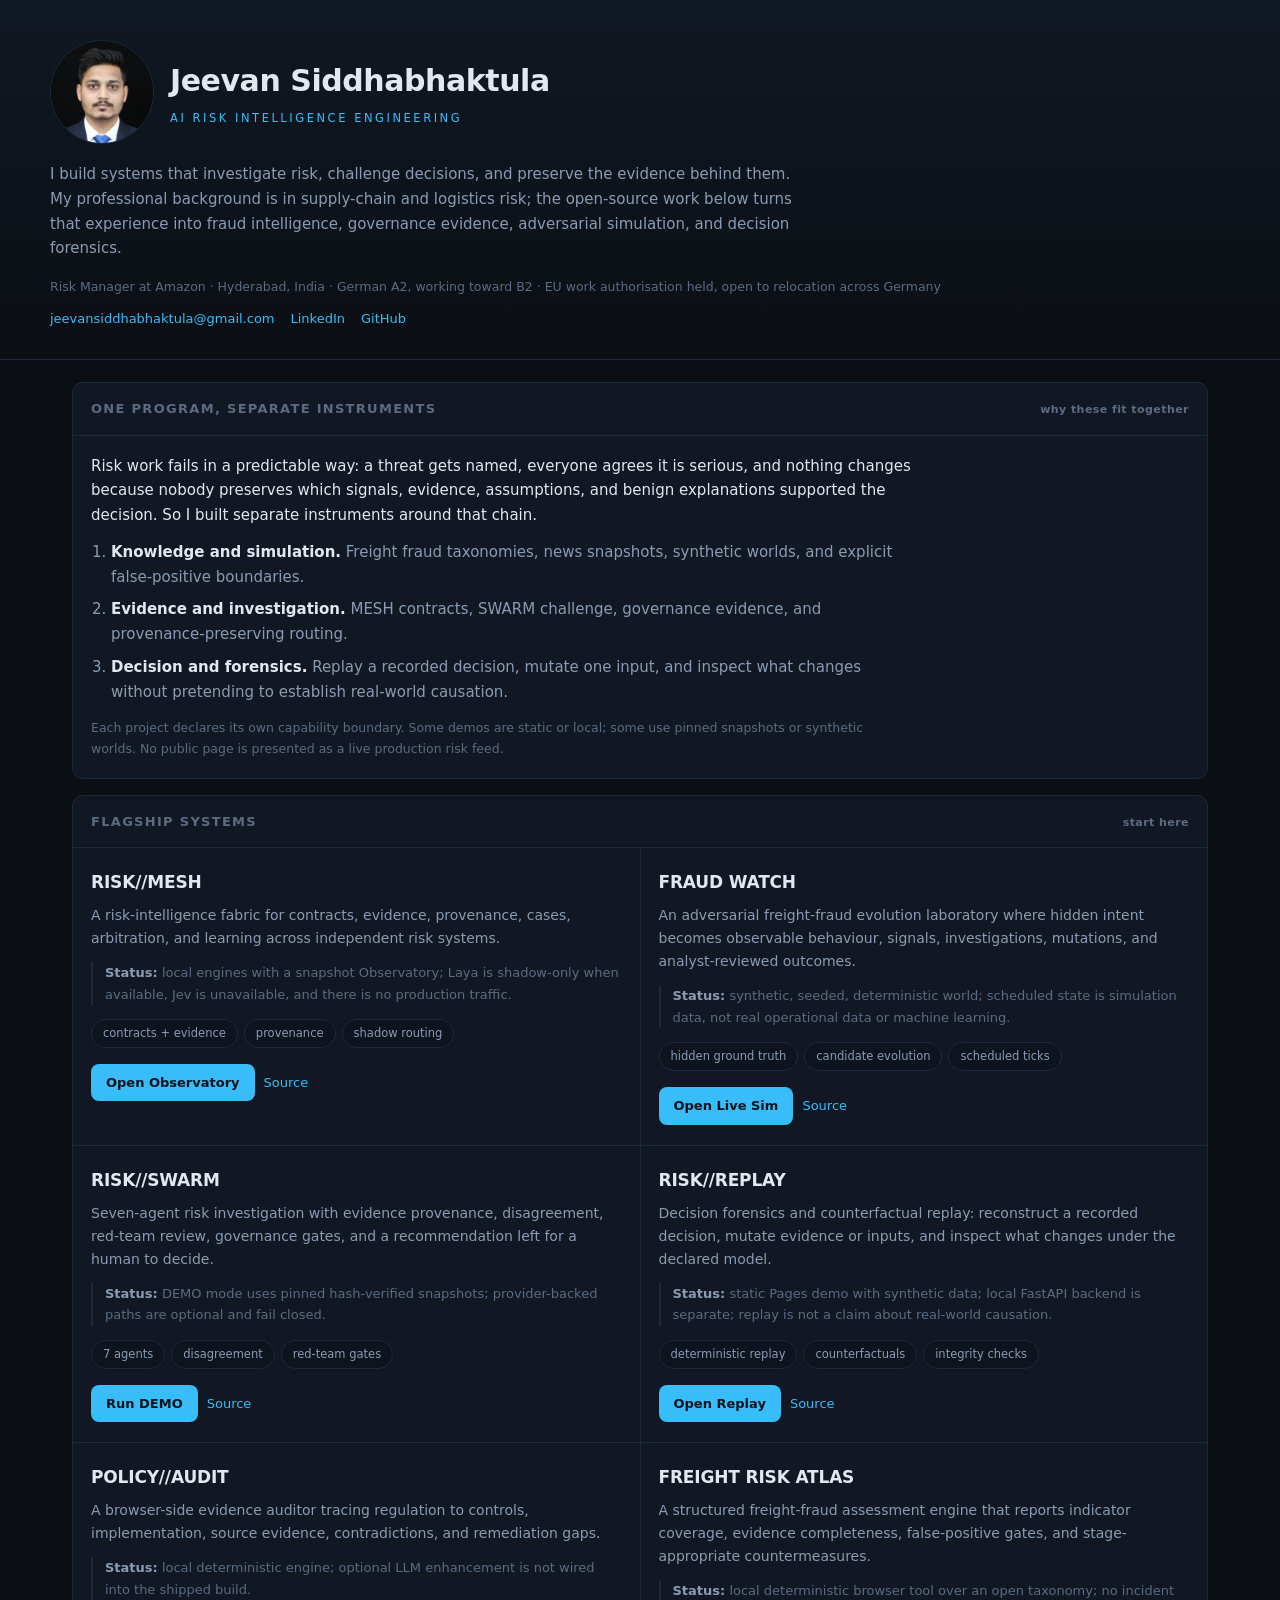
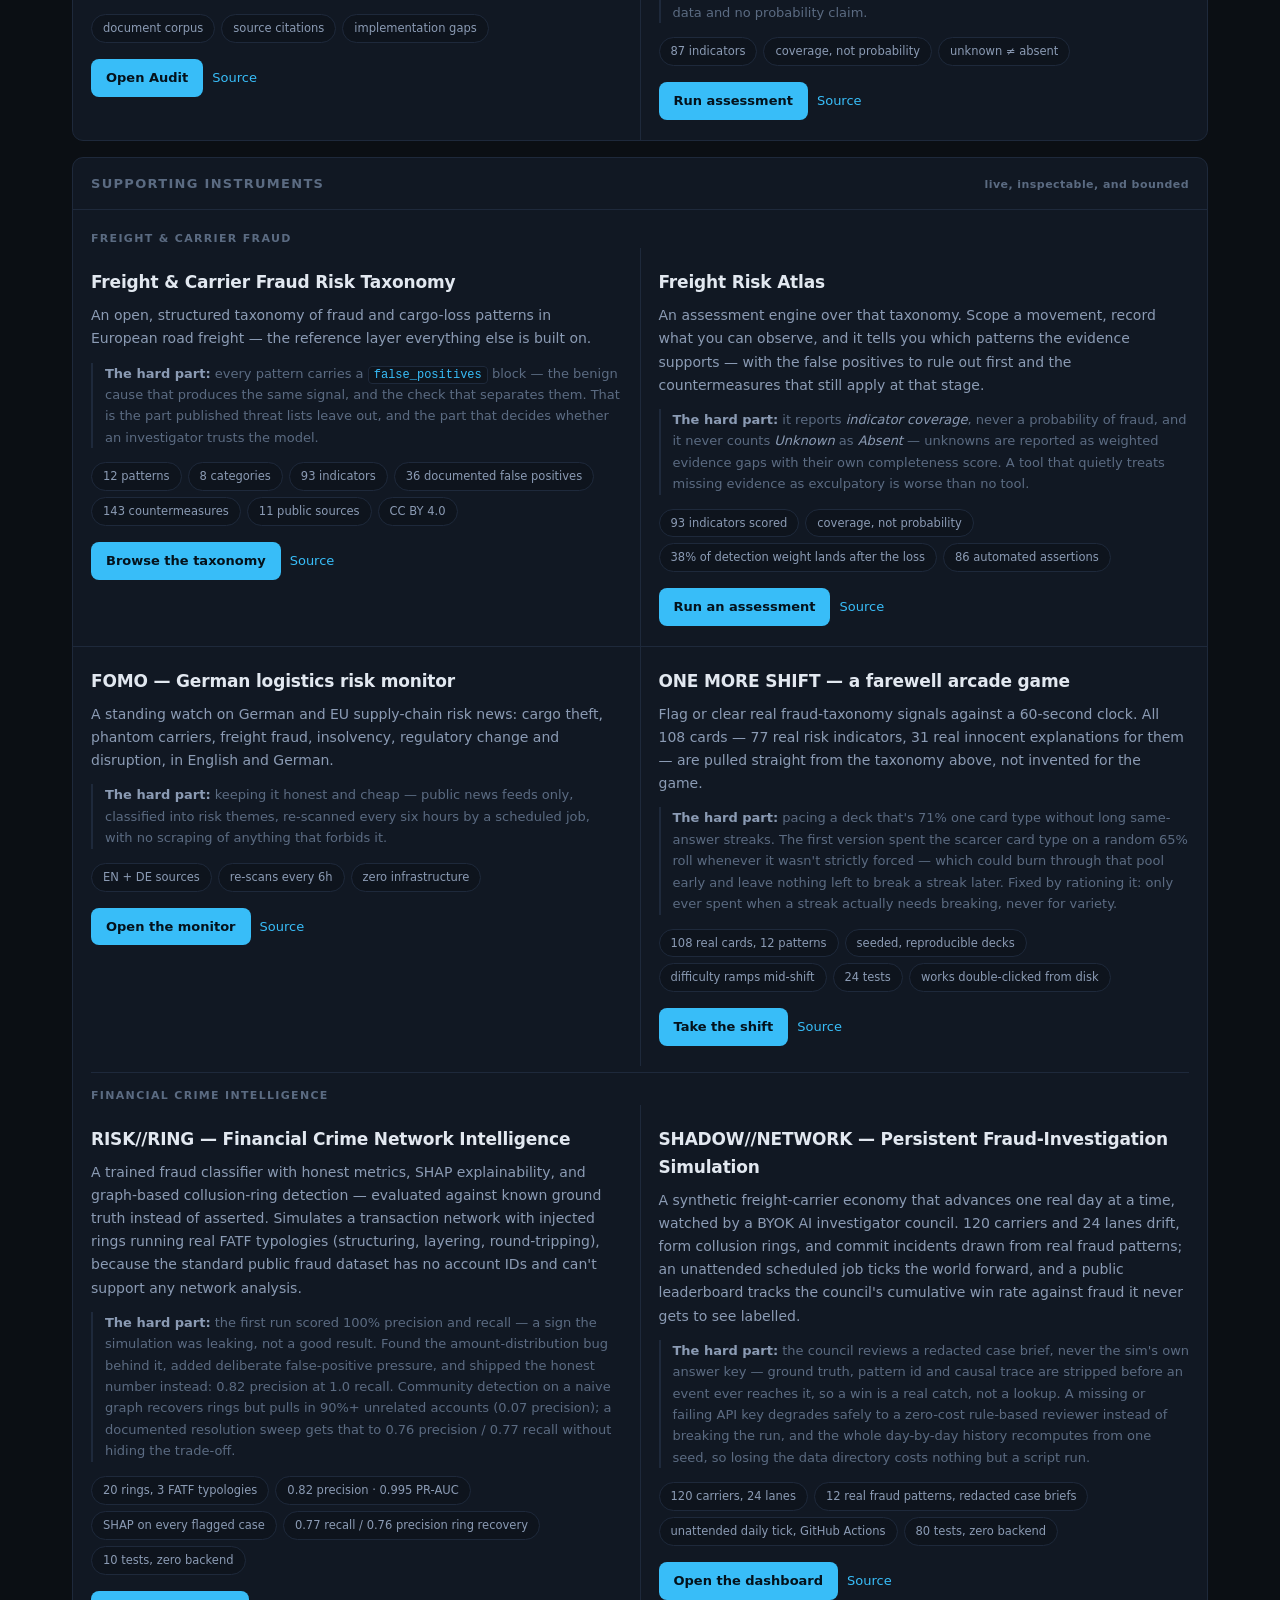
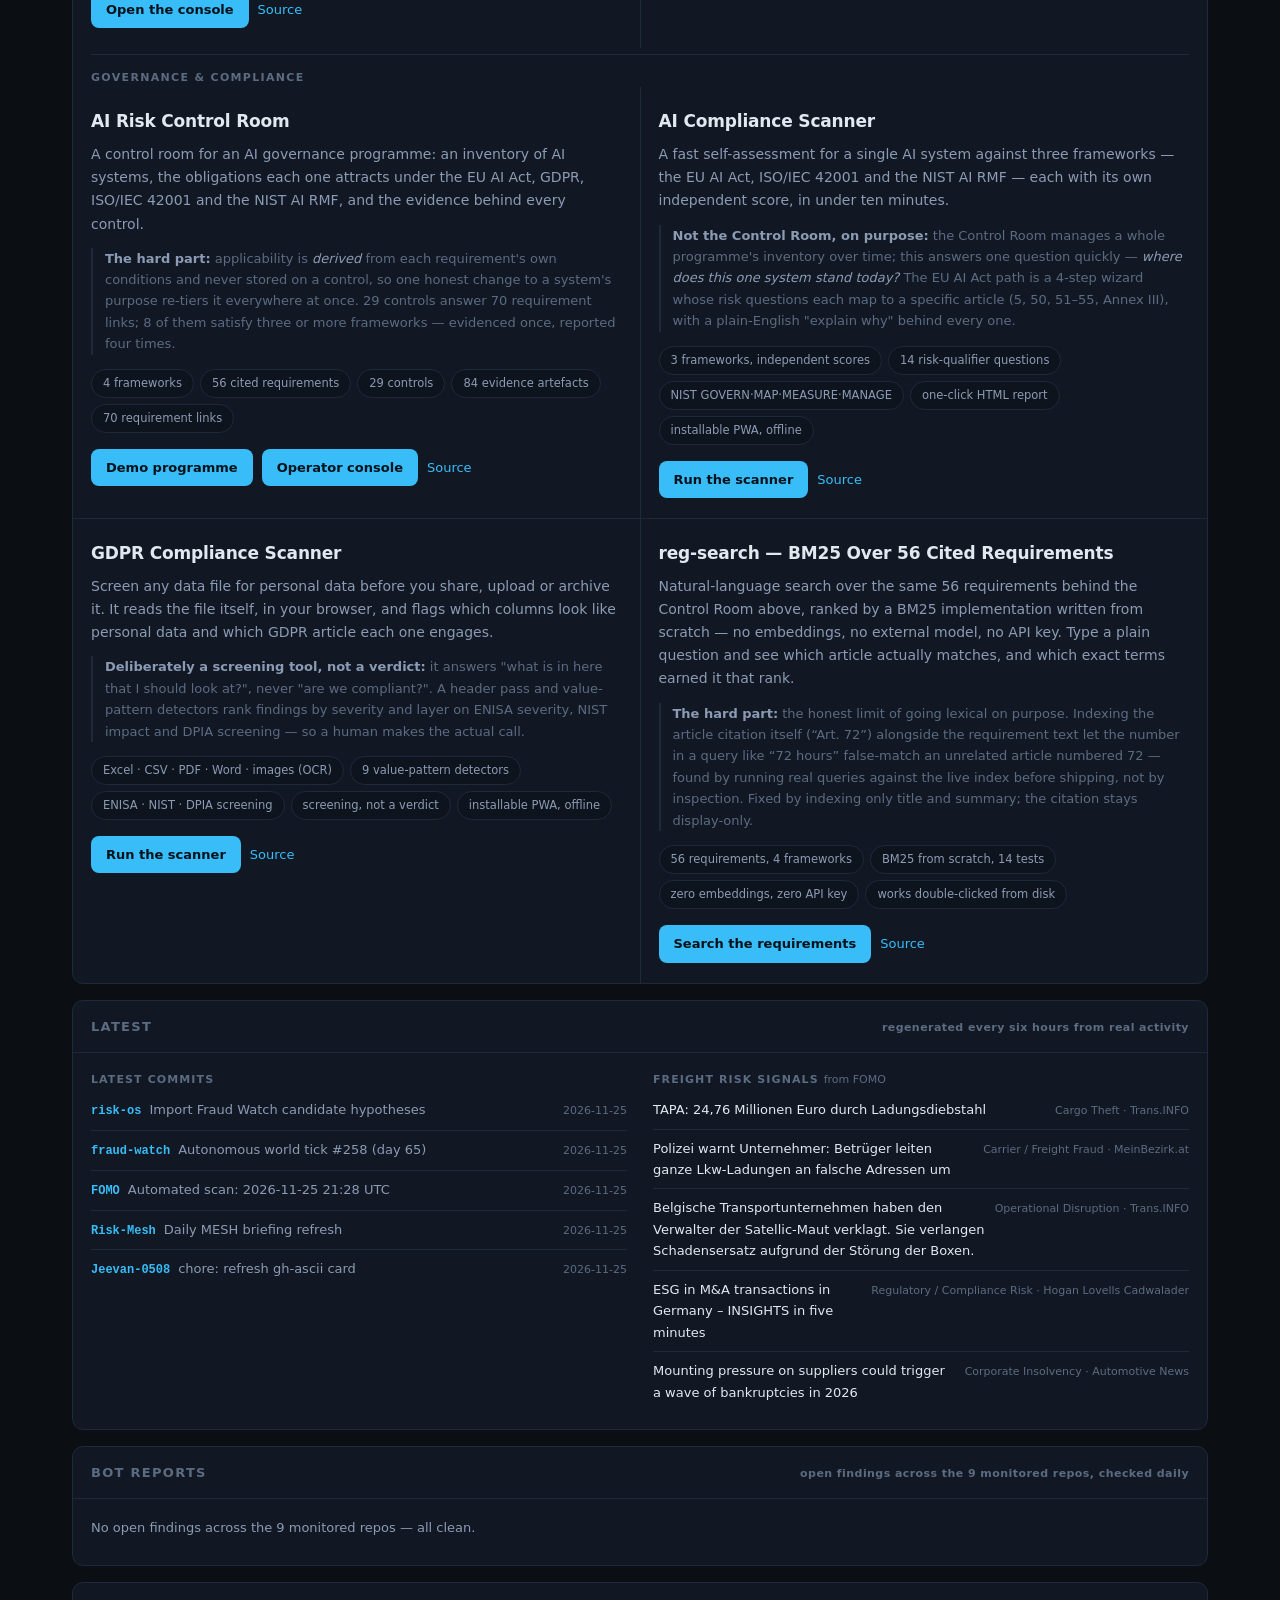
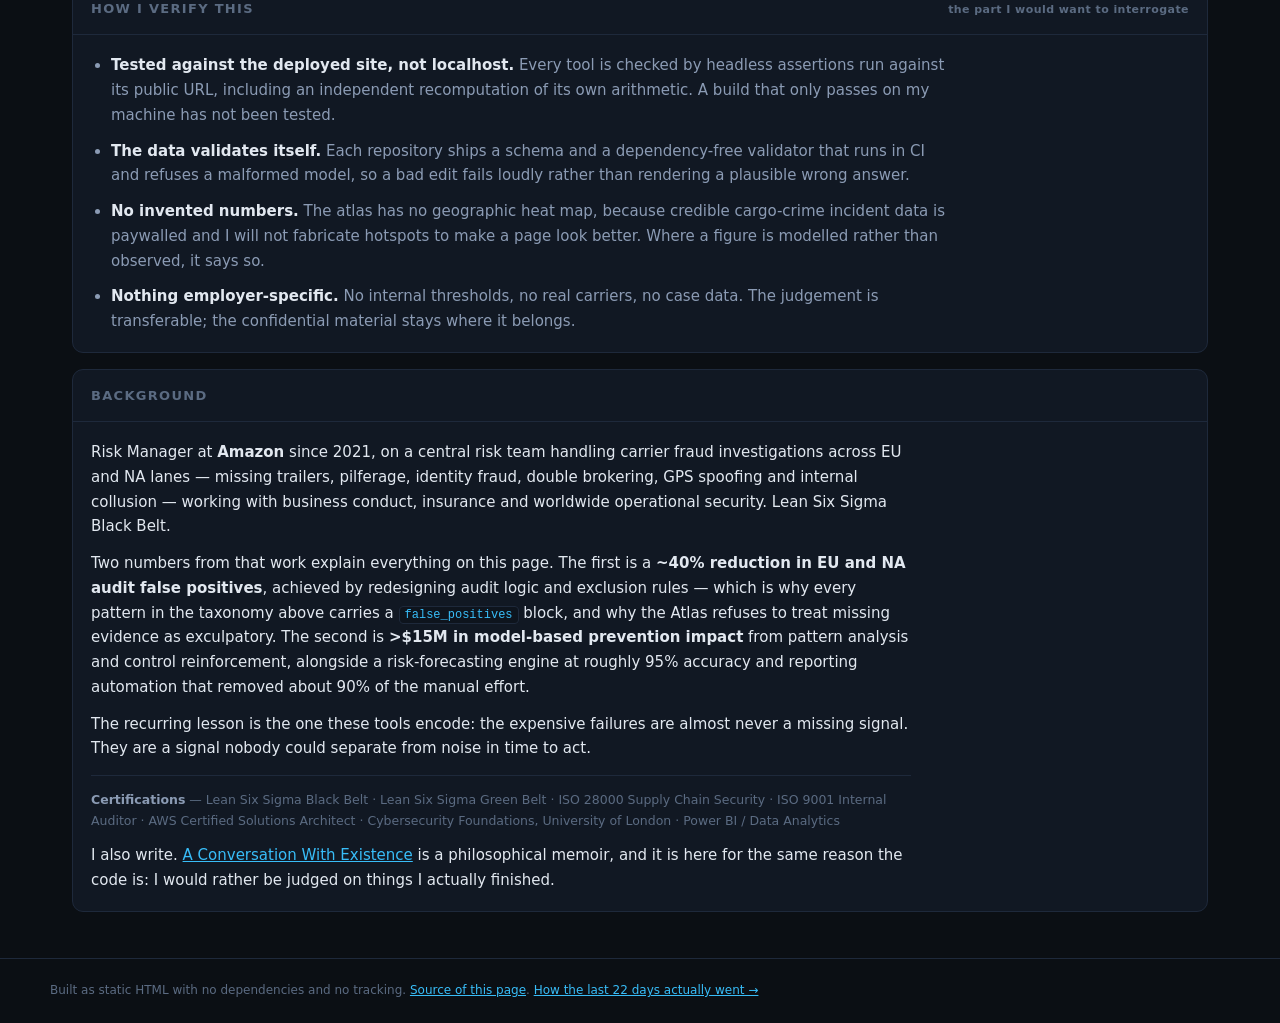
==== commit 8e0035d5: "Refresh the activity strip activity: updated" ====
--- a/index.html
+++ b/index.html
@@ -330,8 +330,8 @@
     <h2>Latest <em>regenerated every six hours from real activity</em></h2>
     <!-- activity:start -->
     <div class="inner two">
-      <div><h4>Latest commits</h4><ul class="feed"><li><b>shadow-network</b> <span>Daily tick: day 65</span><i>2026-11-25</i></li><li><b>Jeevan-0508</b> <span>chore: refresh gh-ascii card</span><i>2026-11-24</i></li><li><b>risk-os</b> <span>Import Fraud Watch candidate hypotheses</span><i>2026-11-25</i></li><li><b>fraud-watch</b> <span>Autonomous world tick #256 (day 65)</span><i>2026-11-25</i></li><li><b>FOMO</b> <span>Automated scan: 2026-11-25 07:56 UTC</span><i>2026-11-25</i></li></ul></div>
-      <div><h4>Freight risk signals <em>from FOMO</em></h4><ul class="feed"><li><a href="https://news.google.com/rss/articles/CBMifkFVX3lxTFBGeFp0NFNhWUwtdHNsNnl5SzZ3aWM2elAzV0ZLTEk3bm8tUDcyT1hLWDFEazAyWG9OQkRCckt3bjRKZnJpeXQxMUg4Y01waHZVbEZ5UUN6R1dNWElPZjJzWm1SaTM4Umw2cklNNnBfYW9NZG9QYjRwTFQ3WnotUQ?oc=5" rel="nofollow noopener">Organized Crime Fuels Cargo Theft Surge</a><i>Cargo Theft &middot; Heavy Duty Trucking</i></li><li><a href="https://news.google.com/rss/articles/[base64]?oc=5" rel="nofollow noopener">Mounting pressure on suppliers could trigger a wave of bankruptcies in 2026</a><i>Corporate Insolvency &middot; Automotive News</i></li><li><a href="https://news.google.com/rss/articles/[base64]?oc=5" rel="nofollow noopener">Frachtbetrug in Oberösterreich gefährdet ganze Lkw-Ladungen</a><i>Carrier / Freight Fraud &middot; nachrichten.jetzt</i></li><li><a href="https://news.google.com/rss/articles/CBMijgFBVV95cUxPTEZGUXhkS2otaUdpUldINWt1bEc5bUVhWGJfVWJ0U0lwSktwM2ZQbEQxYTYyaGxpNnlSMi1KUFNmdU9UNjJUT3NhUF8xQkgxS3o5bmd0OGhIakpCVXEwMkJ3QVkzRFpQWG1VSU9KWngweXhtYjB4OWJNU3Z0dGV1aHVOamhicFpTaTNpekFn?oc=5" rel="nofollow noopener">Compliance Lawyer Germany: 2026 Board Selection Guide</a><i>Regulatory / Compliance Risk &middot; Global Advisory Experts</i></li><li><a href="https://news.google.com/rss/articles/[base64]?oc=5" rel="nofollow noopener">Wirtschaft übernimmt Verantwortung für nachhaltige Lieferketten</a><i>Operational Disruption &middot; IHK</i></li></ul></div>
+      <div><h4>Latest commits</h4><ul class="feed"><li><b>risk-os</b> <span>Import Fraud Watch candidate hypotheses</span><i>2026-11-25</i></li><li><b>fraud-watch</b> <span>Autonomous world tick #258 (day 65)</span><i>2026-11-25</i></li><li><b>FOMO</b> <span>Automated scan: 2026-11-25 21:28 UTC</span><i>2026-11-25</i></li><li><b>Risk-Mesh</b> <span>Daily MESH briefing refresh</span><i>2026-11-25</i></li><li><b>Jeevan-0508</b> <span>chore: refresh gh-ascii card</span><i>2026-11-25</i></li></ul></div>
+      <div><h4>Freight risk signals <em>from FOMO</em></h4><ul class="feed"><li><a href="https://news.google.com/rss/articles/CBMihwFBVV95cUxQd19KbmZWQmhzaV9ScFJtaVVUTGVPWDhTVnY4NnQyOUUwQy00THVlckR6X0NvNlJHU0FmNzA2SXRyOXJLS0JKWloxeGtuMWtwMjU3SDYzNFRuSXZzdjM2UDhablZtVmo0dHRfZjZic0VKOUxza2hJai1ZMzl0bEMzdlFEMm04LTA?oc=5" rel="nofollow noopener">TAPA: 24,76 Millionen Euro durch Ladungsdiebstahl</a><i>Cargo Theft &middot; Trans.INFO</i></li><li><a href="https://news.google.com/rss/articles/[base64]?oc=5" rel="nofollow noopener">Polizei warnt Unternehmer: Betrüger leiten ganze Lkw-Ladungen an falsche Adressen um</a><i>Carrier / Freight Fraud &middot; MeinBezirk.at</i></li><li><a href="https://news.google.com/rss/articles/[base64]?oc=5" rel="nofollow noopener">Belgische Transportunternehmen haben den Verwalter der Satellic-Maut verklagt. Sie verlangen Schadensersatz aufgrund der Störung der Boxen.</a><i>Operational Disruption &middot; Trans.INFO</i></li><li><a href="https://news.google.com/rss/articles/[base64]?oc=5" rel="nofollow noopener">ESG in M&amp;A transactions in Germany – INSIGHTS in five minutes</a><i>Regulatory / Compliance Risk &middot; Hogan Lovells Cadwalader</i></li><li><a href="https://news.google.com/rss/articles/[base64]?oc=5" rel="nofollow noopener">Mounting pressure on suppliers could trigger a wave of bankruptcies in 2026</a><i>Corporate Insolvency &middot; Automotive News</i></li></ul></div>
     </div>
     <!-- activity:end -->
   </section>
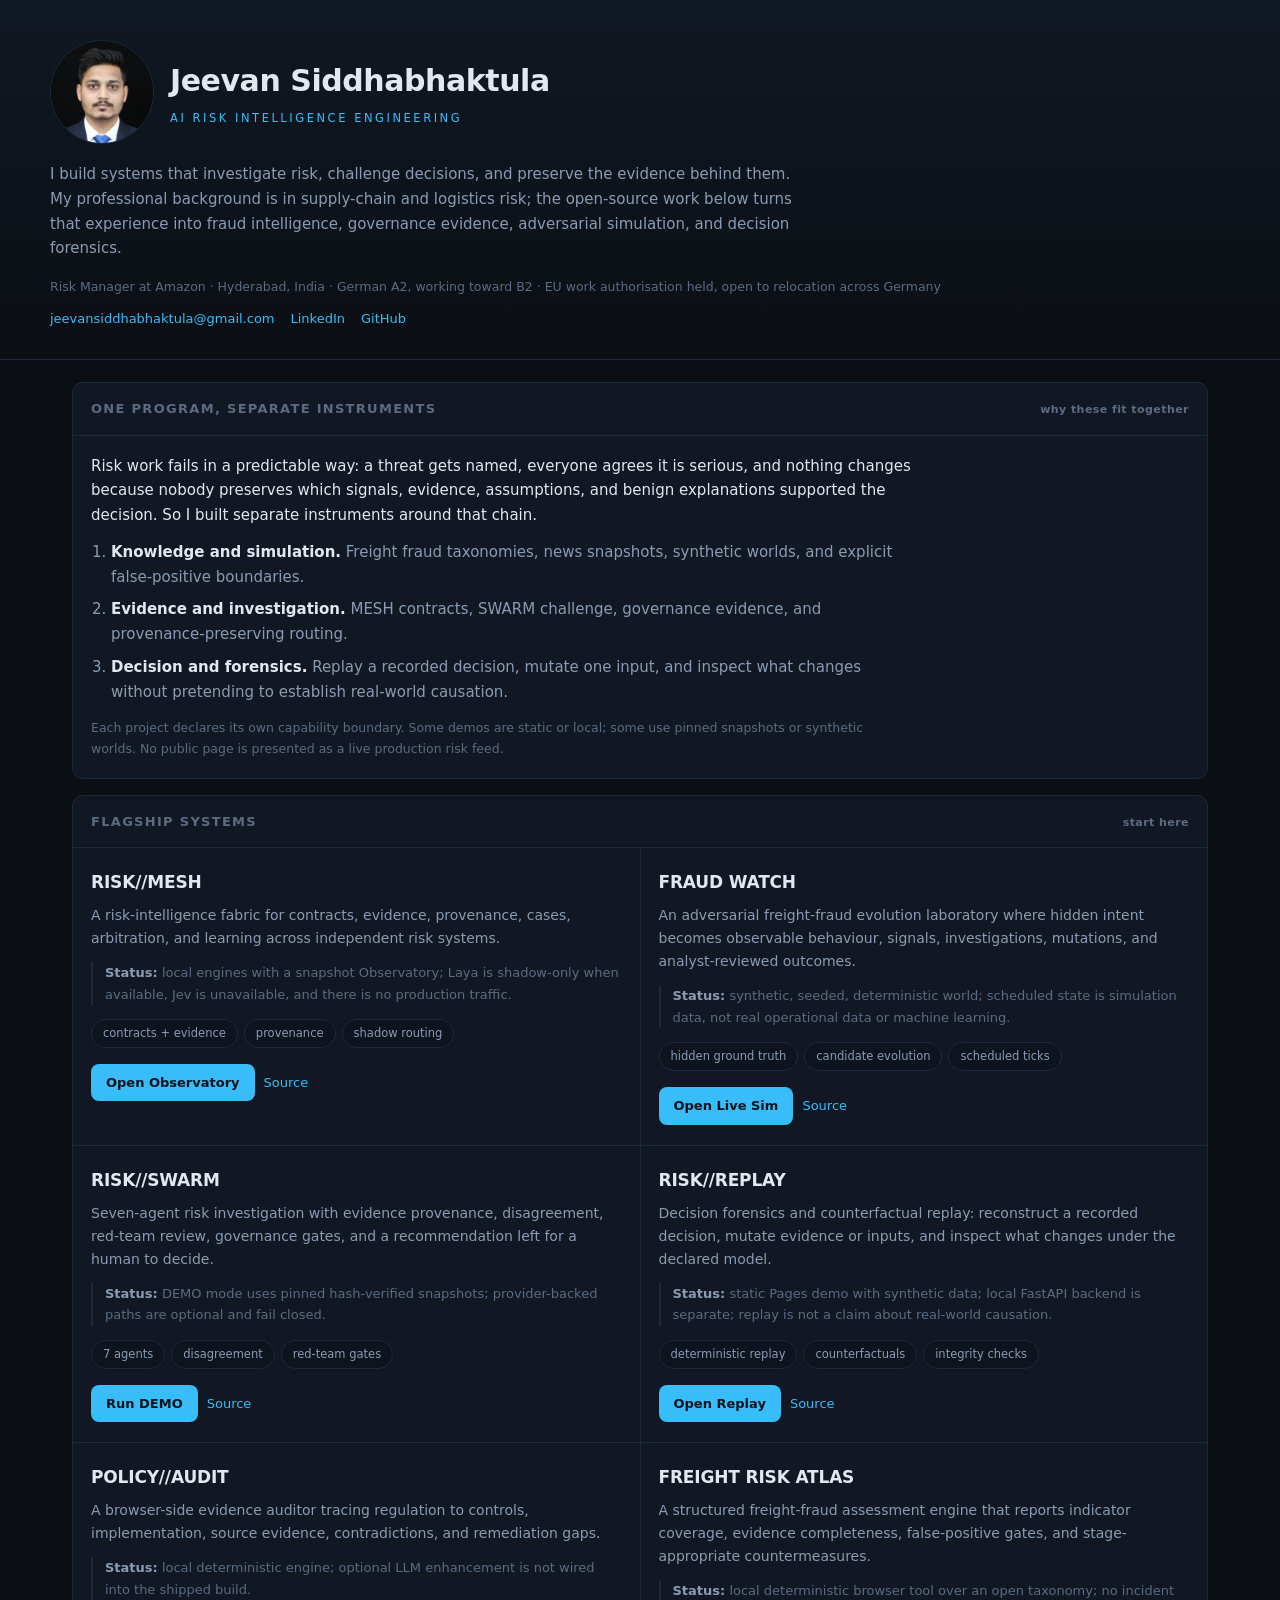
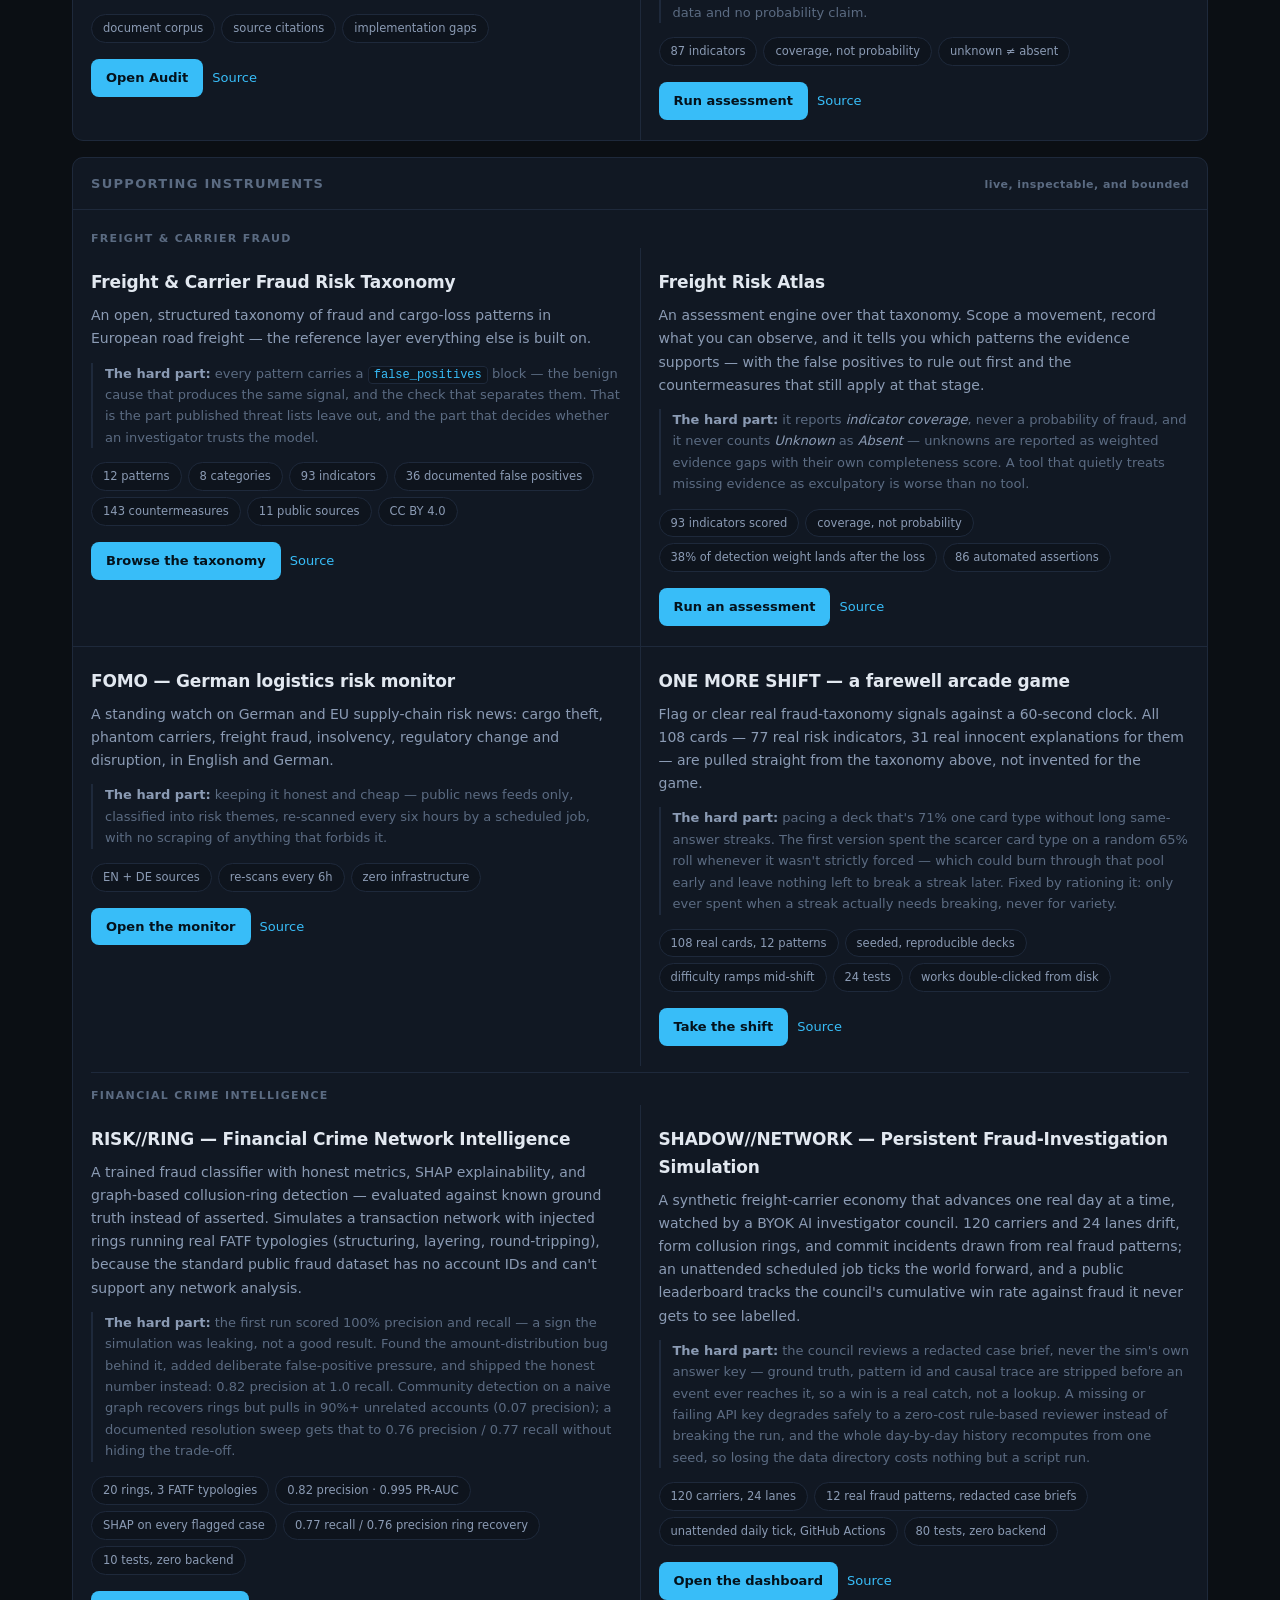
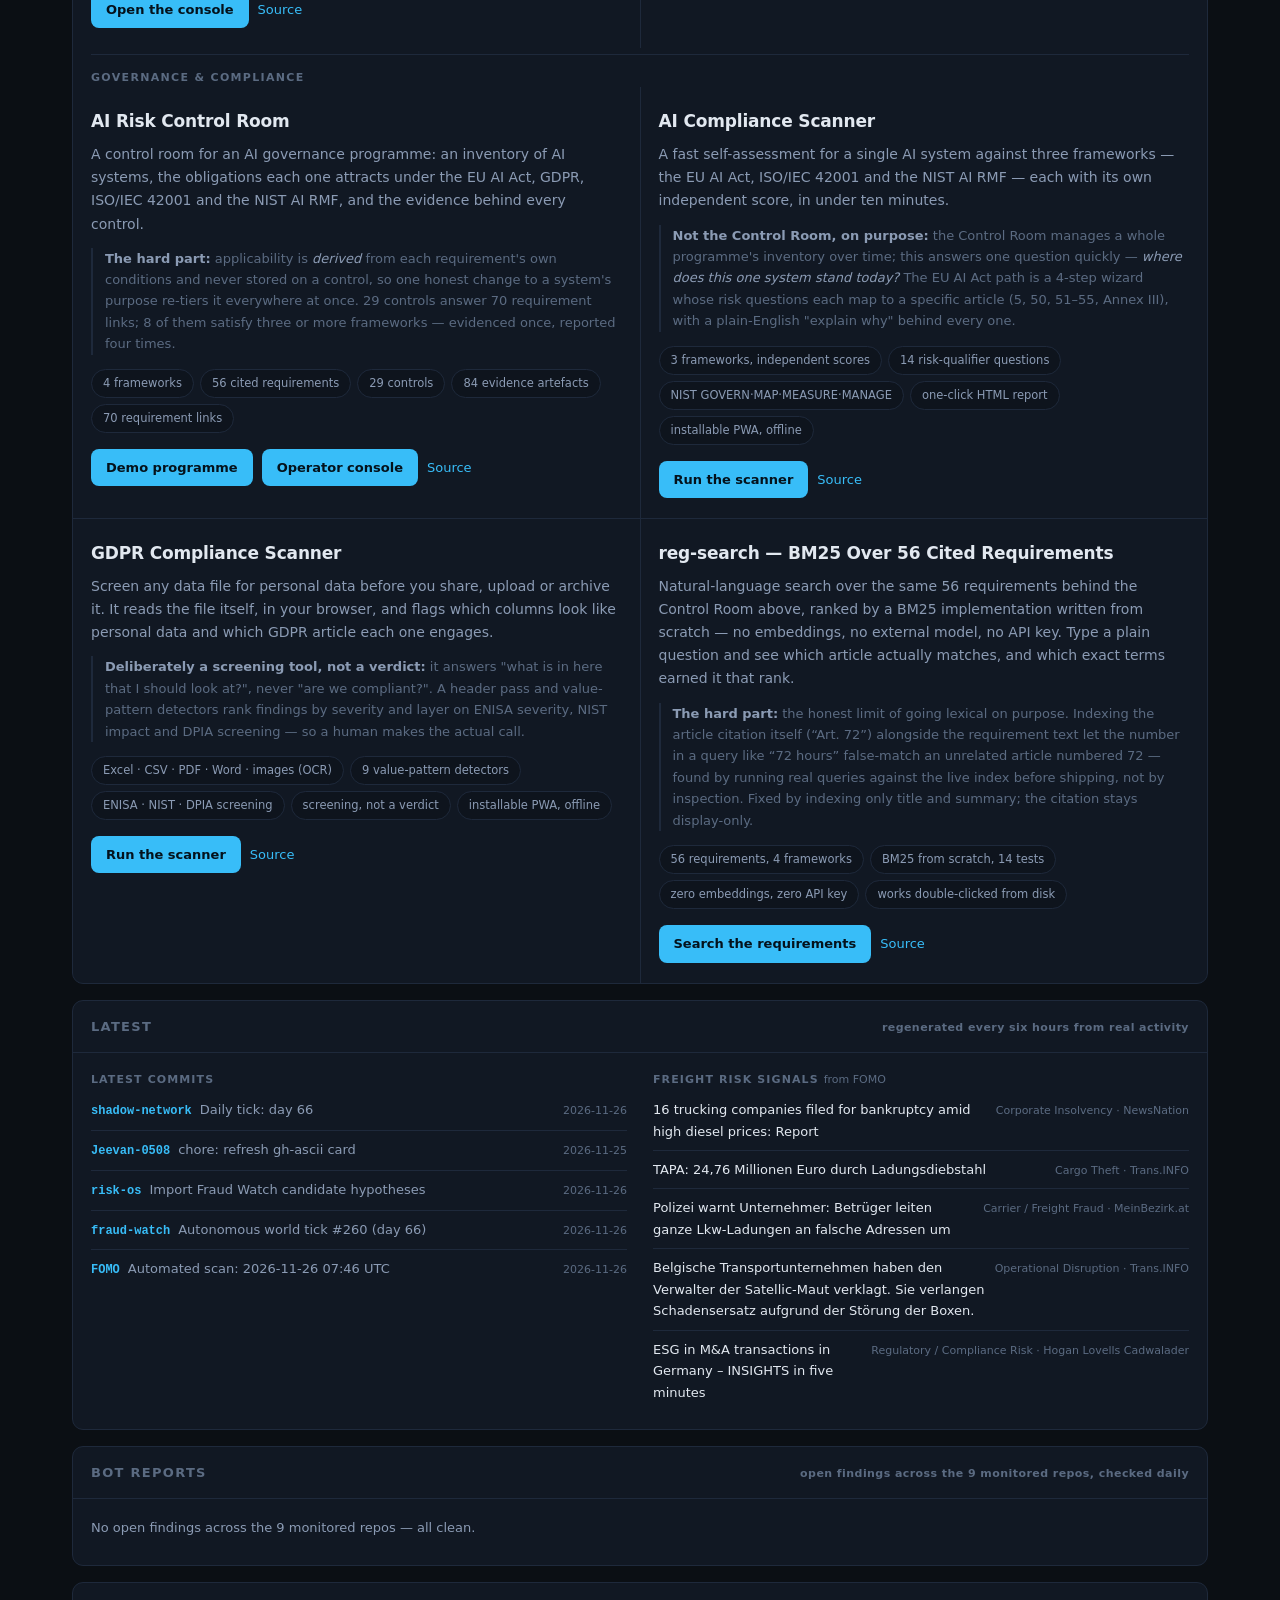
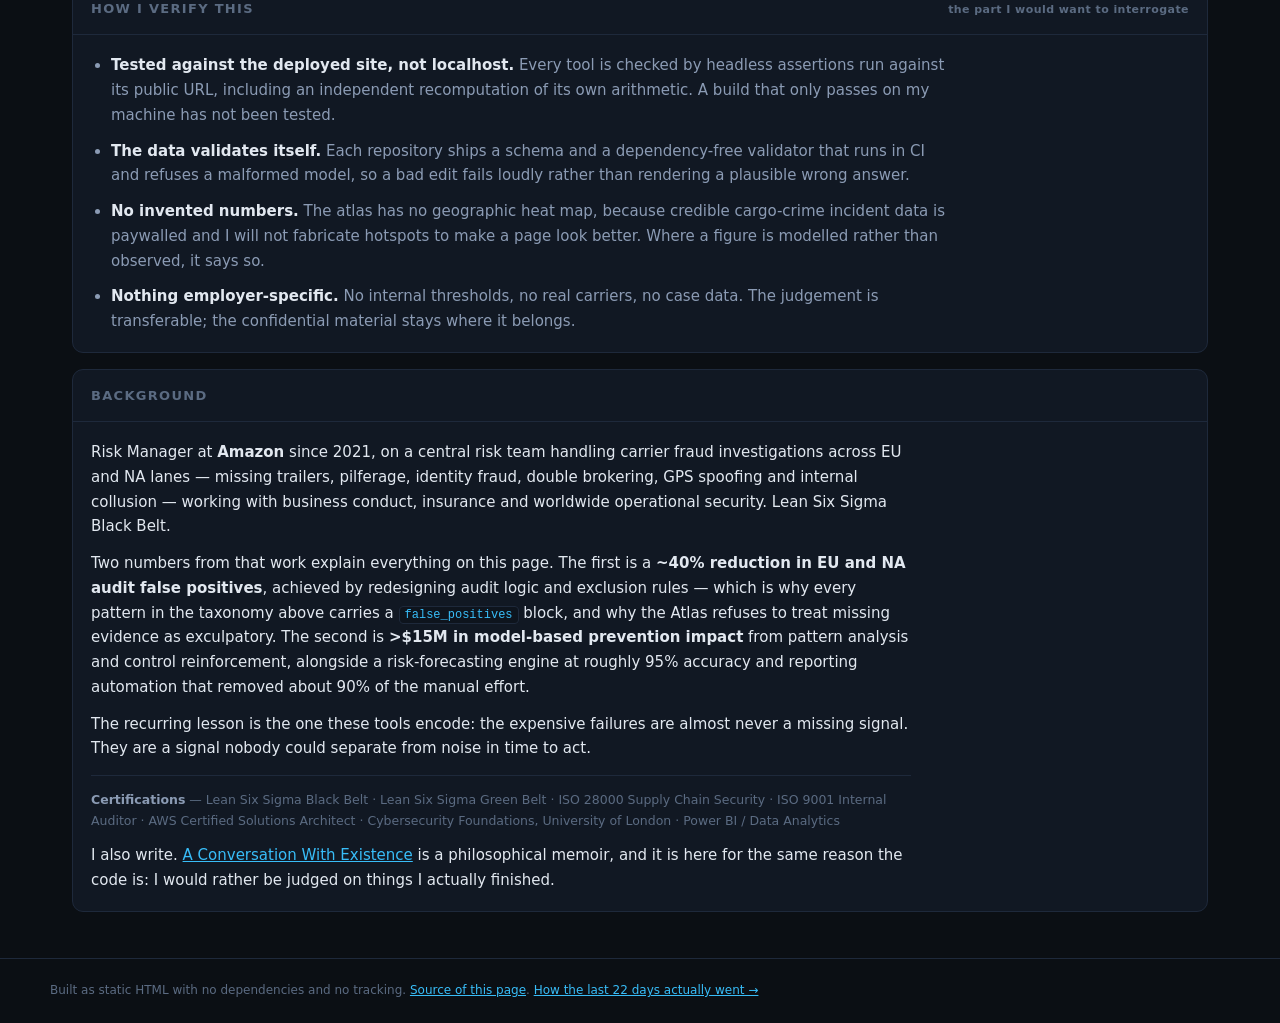
==== commit dd78de6c: "Refresh the activity strip activity: updated" ====
--- a/index.html
+++ b/index.html
@@ -330,8 +330,8 @@
     <h2>Latest <em>regenerated every six hours from real activity</em></h2>
     <!-- activity:start -->
     <div class="inner two">
-      <div><h4>Latest commits</h4><ul class="feed"><li><b>risk-os</b> <span>Import Fraud Watch candidate hypotheses</span><i>2026-11-25</i></li><li><b>fraud-watch</b> <span>Autonomous world tick #258 (day 65)</span><i>2026-11-25</i></li><li><b>FOMO</b> <span>Automated scan: 2026-11-25 21:28 UTC</span><i>2026-11-25</i></li><li><b>Risk-Mesh</b> <span>Daily MESH briefing refresh</span><i>2026-11-25</i></li><li><b>Jeevan-0508</b> <span>chore: refresh gh-ascii card</span><i>2026-11-25</i></li></ul></div>
-      <div><h4>Freight risk signals <em>from FOMO</em></h4><ul class="feed"><li><a href="https://news.google.com/rss/articles/CBMihwFBVV95cUxQd19KbmZWQmhzaV9ScFJtaVVUTGVPWDhTVnY4NnQyOUUwQy00THVlckR6X0NvNlJHU0FmNzA2SXRyOXJLS0JKWloxeGtuMWtwMjU3SDYzNFRuSXZzdjM2UDhablZtVmo0dHRfZjZic0VKOUxza2hJai1ZMzl0bEMzdlFEMm04LTA?oc=5" rel="nofollow noopener">TAPA: 24,76 Millionen Euro durch Ladungsdiebstahl</a><i>Cargo Theft &middot; Trans.INFO</i></li><li><a href="https://news.google.com/rss/articles/[base64]?oc=5" rel="nofollow noopener">Polizei warnt Unternehmer: Betrüger leiten ganze Lkw-Ladungen an falsche Adressen um</a><i>Carrier / Freight Fraud &middot; MeinBezirk.at</i></li><li><a href="https://news.google.com/rss/articles/[base64]?oc=5" rel="nofollow noopener">Belgische Transportunternehmen haben den Verwalter der Satellic-Maut verklagt. Sie verlangen Schadensersatz aufgrund der Störung der Boxen.</a><i>Operational Disruption &middot; Trans.INFO</i></li><li><a href="https://news.google.com/rss/articles/[base64]?oc=5" rel="nofollow noopener">ESG in M&amp;A transactions in Germany – INSIGHTS in five minutes</a><i>Regulatory / Compliance Risk &middot; Hogan Lovells Cadwalader</i></li><li><a href="https://news.google.com/rss/articles/[base64]?oc=5" rel="nofollow noopener">Mounting pressure on suppliers could trigger a wave of bankruptcies in 2026</a><i>Corporate Insolvency &middot; Automotive News</i></li></ul></div>
+      <div><h4>Latest commits</h4><ul class="feed"><li><b>shadow-network</b> <span>Daily tick: day 66</span><i>2026-11-26</i></li><li><b>Jeevan-0508</b> <span>chore: refresh gh-ascii card</span><i>2026-11-25</i></li><li><b>risk-os</b> <span>Import Fraud Watch candidate hypotheses</span><i>2026-11-26</i></li><li><b>fraud-watch</b> <span>Autonomous world tick #260 (day 66)</span><i>2026-11-26</i></li><li><b>FOMO</b> <span>Automated scan: 2026-11-26 07:46 UTC</span><i>2026-11-26</i></li></ul></div>
+      <div><h4>Freight risk signals <em>from FOMO</em></h4><ul class="feed"><li><a href="https://news.google.com/rss/articles/[base64]?oc=5" rel="nofollow noopener">16 trucking companies filed for bankruptcy amid high diesel prices: Report</a><i>Corporate Insolvency &middot; NewsNation</i></li><li><a href="https://news.google.com/rss/articles/CBMihwFBVV95cUxQd19KbmZWQmhzaV9ScFJtaVVUTGVPWDhTVnY4NnQyOUUwQy00THVlckR6X0NvNlJHU0FmNzA2SXRyOXJLS0JKWloxeGtuMWtwMjU3SDYzNFRuSXZzdjM2UDhablZtVmo0dHRfZjZic0VKOUxza2hJai1ZMzl0bEMzdlFEMm04LTA?oc=5" rel="nofollow noopener">TAPA: 24,76 Millionen Euro durch Ladungsdiebstahl</a><i>Cargo Theft &middot; Trans.INFO</i></li><li><a href="https://news.google.com/rss/articles/[base64]?oc=5" rel="nofollow noopener">Polizei warnt Unternehmer: Betrüger leiten ganze Lkw-Ladungen an falsche Adressen um</a><i>Carrier / Freight Fraud &middot; MeinBezirk.at</i></li><li><a href="https://news.google.com/rss/articles/[base64]?oc=5" rel="nofollow noopener">Belgische Transportunternehmen haben den Verwalter der Satellic-Maut verklagt. Sie verlangen Schadensersatz aufgrund der Störung der Boxen.</a><i>Operational Disruption &middot; Trans.INFO</i></li><li><a href="https://news.google.com/rss/articles/[base64]?oc=5" rel="nofollow noopener">ESG in M&amp;A transactions in Germany – INSIGHTS in five minutes</a><i>Regulatory / Compliance Risk &middot; Hogan Lovells Cadwalader</i></li></ul></div>
     </div>
     <!-- activity:end -->
   </section>
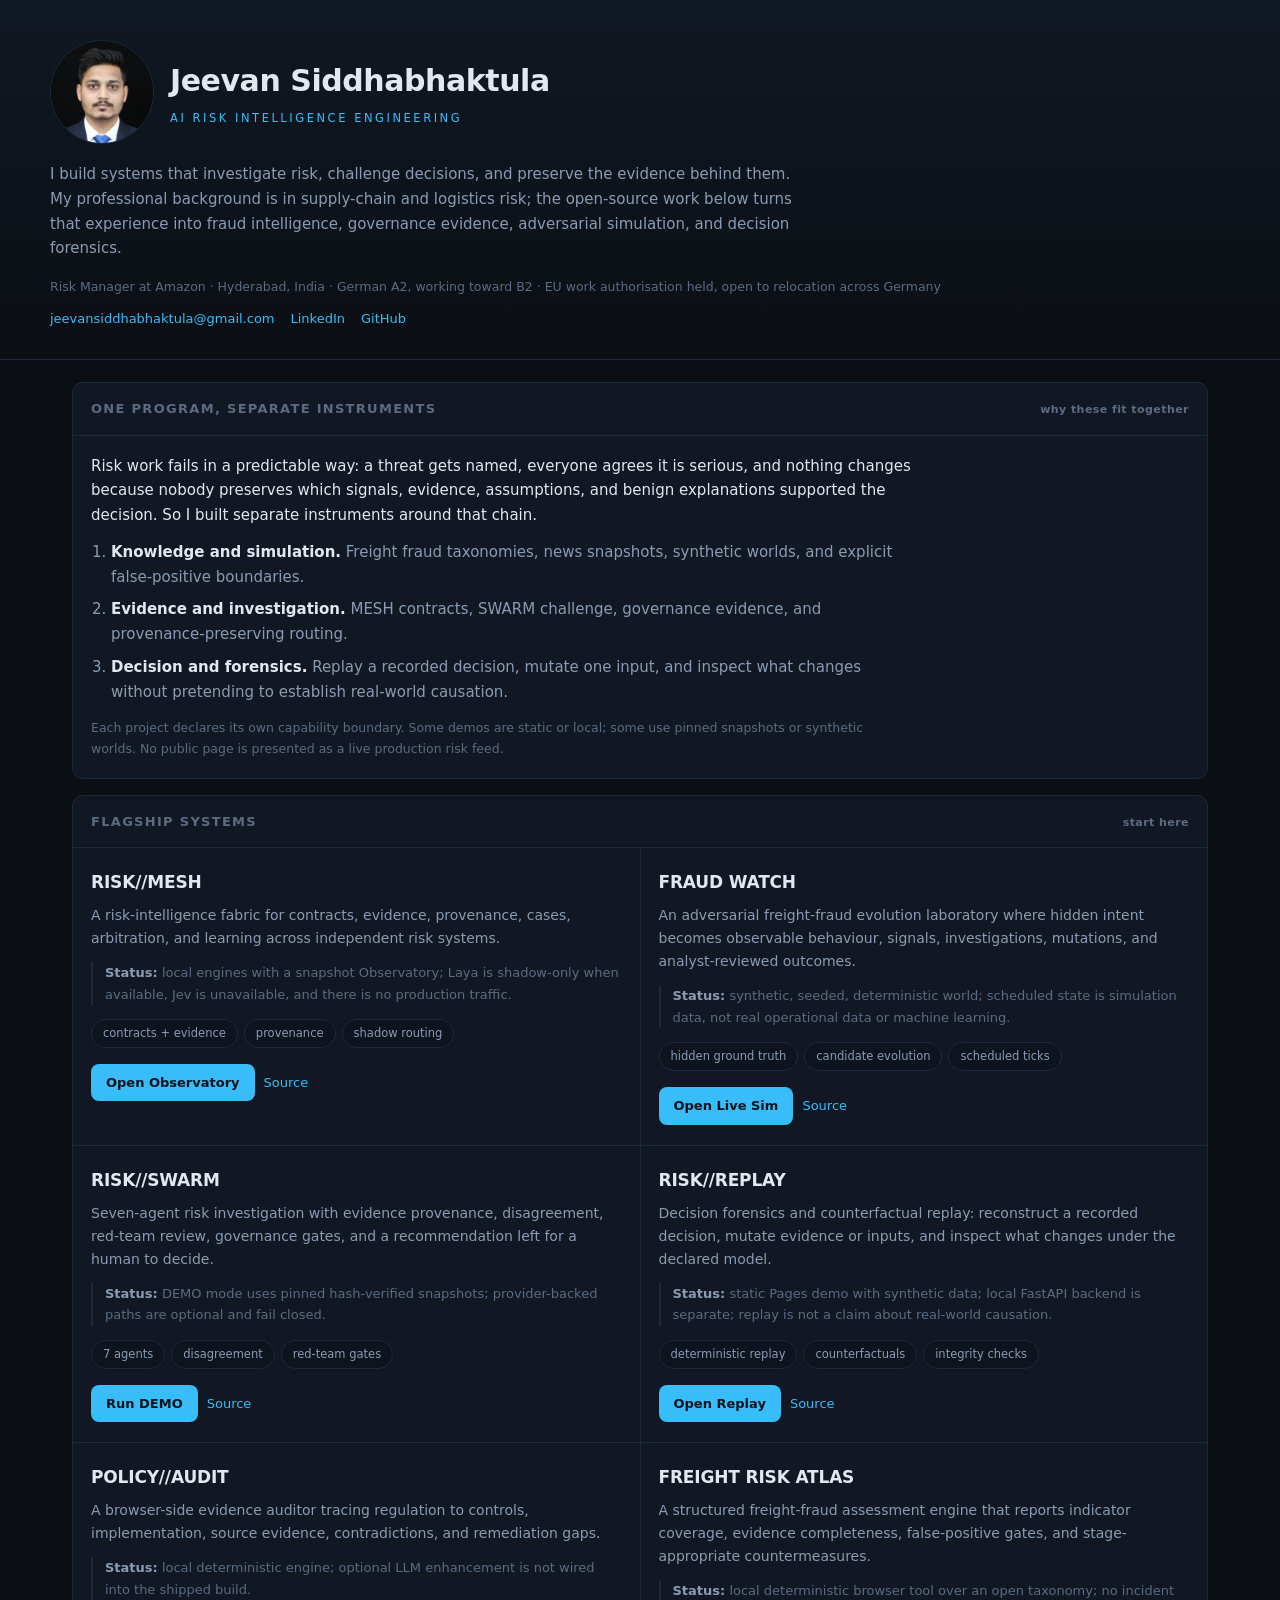
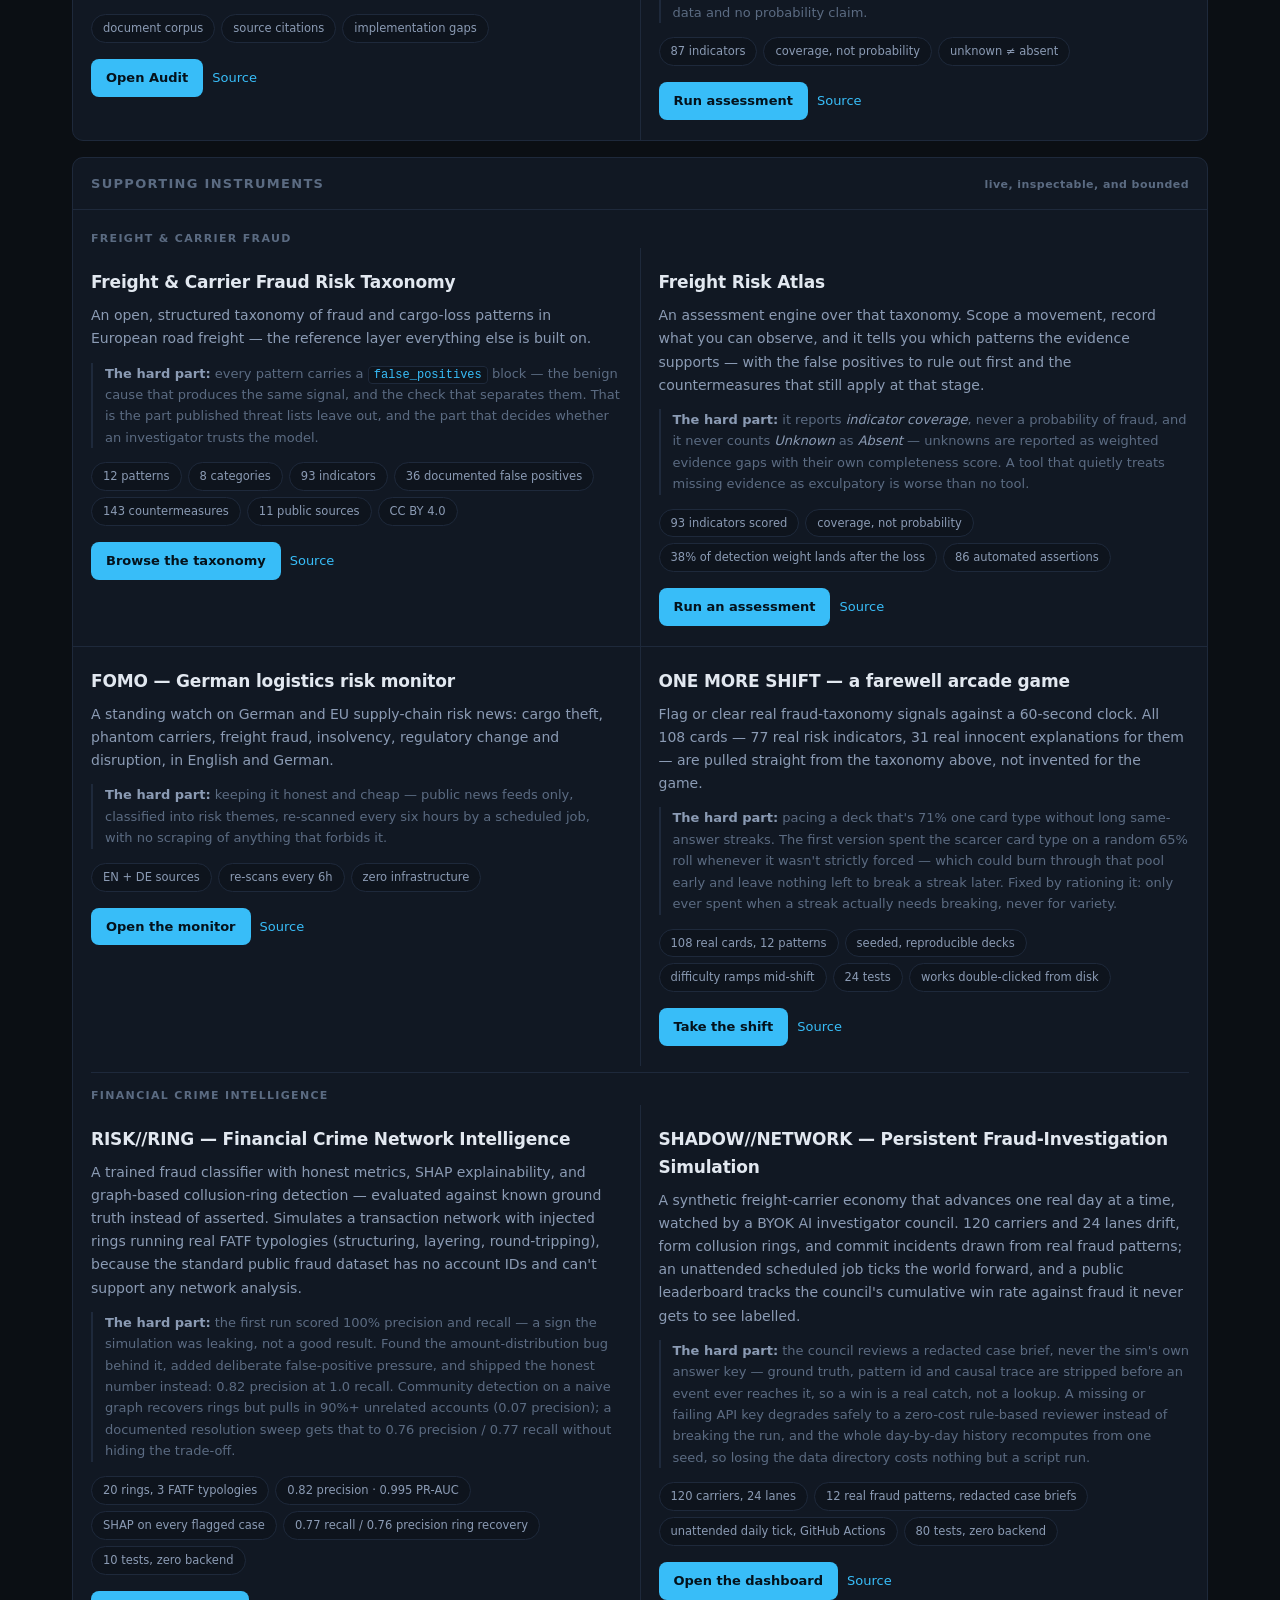
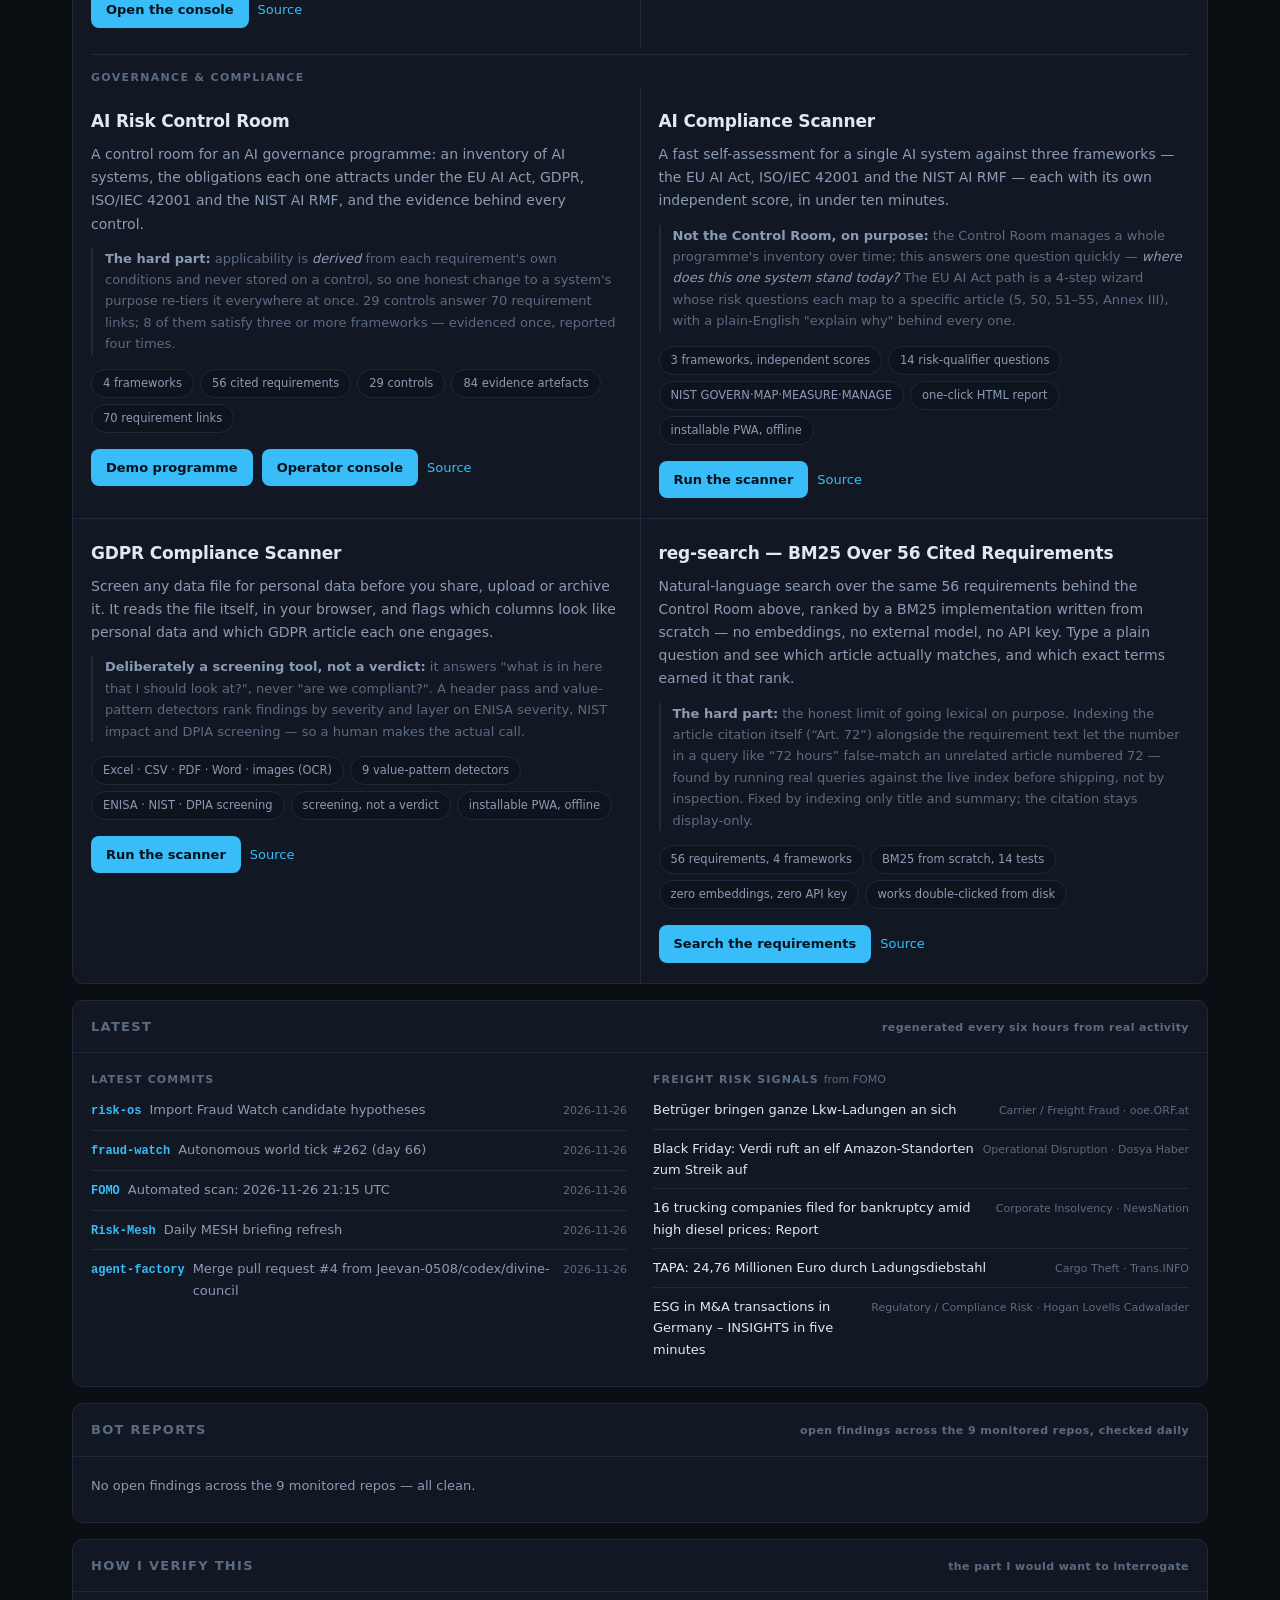
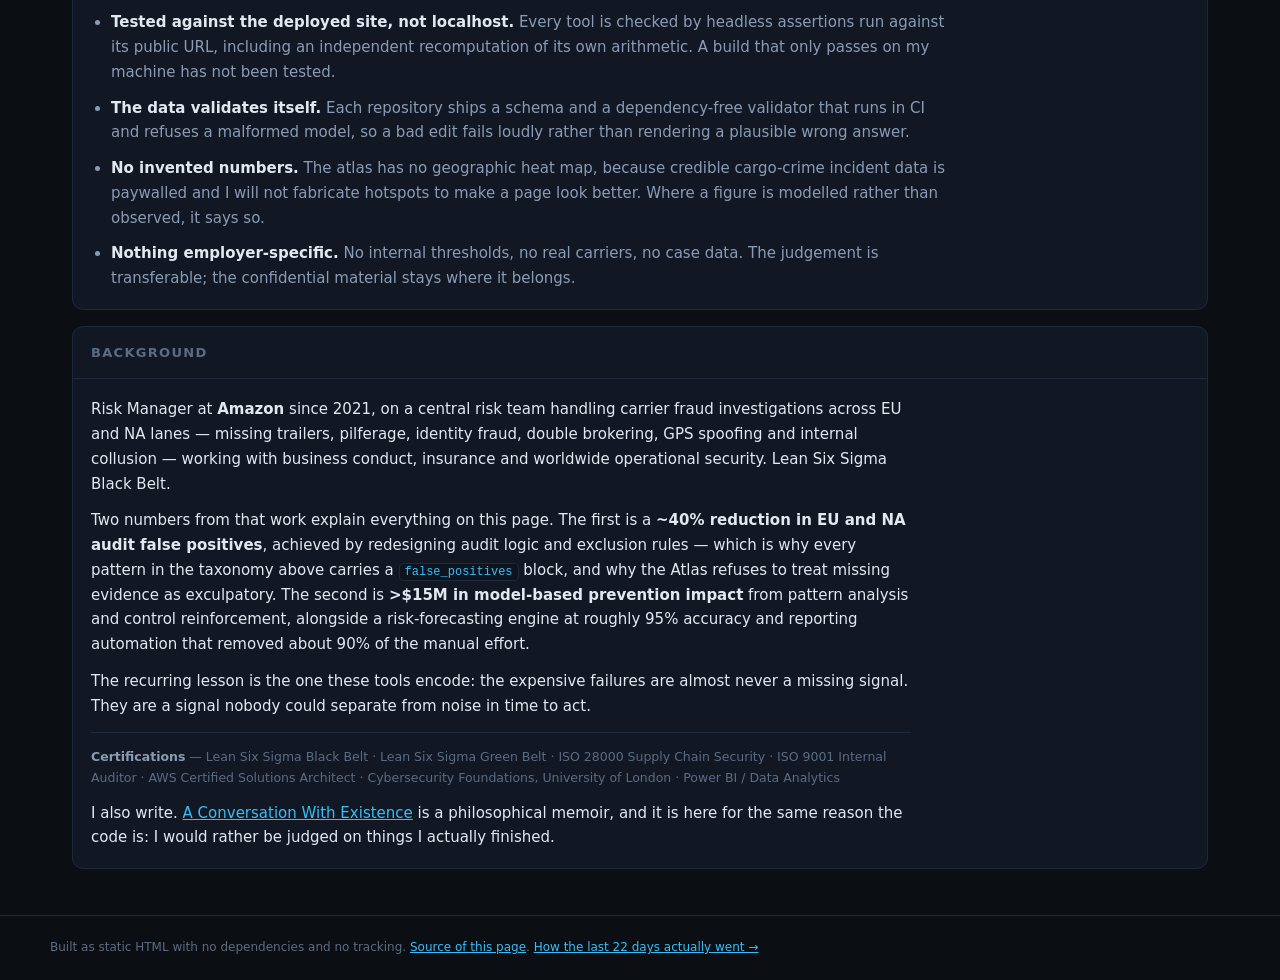
==== commit 08c4719d: "Refresh the activity strip activity: updated" ====
--- a/index.html
+++ b/index.html
@@ -330,8 +330,8 @@
     <h2>Latest <em>regenerated every six hours from real activity</em></h2>
     <!-- activity:start -->
     <div class="inner two">
-      <div><h4>Latest commits</h4><ul class="feed"><li><b>shadow-network</b> <span>Daily tick: day 66</span><i>2026-11-26</i></li><li><b>Jeevan-0508</b> <span>chore: refresh gh-ascii card</span><i>2026-11-25</i></li><li><b>risk-os</b> <span>Import Fraud Watch candidate hypotheses</span><i>2026-11-26</i></li><li><b>fraud-watch</b> <span>Autonomous world tick #260 (day 66)</span><i>2026-11-26</i></li><li><b>FOMO</b> <span>Automated scan: 2026-11-26 07:46 UTC</span><i>2026-11-26</i></li></ul></div>
-      <div><h4>Freight risk signals <em>from FOMO</em></h4><ul class="feed"><li><a href="https://news.google.com/rss/articles/[base64]?oc=5" rel="nofollow noopener">16 trucking companies filed for bankruptcy amid high diesel prices: Report</a><i>Corporate Insolvency &middot; NewsNation</i></li><li><a href="https://news.google.com/rss/articles/CBMihwFBVV95cUxQd19KbmZWQmhzaV9ScFJtaVVUTGVPWDhTVnY4NnQyOUUwQy00THVlckR6X0NvNlJHU0FmNzA2SXRyOXJLS0JKWloxeGtuMWtwMjU3SDYzNFRuSXZzdjM2UDhablZtVmo0dHRfZjZic0VKOUxza2hJai1ZMzl0bEMzdlFEMm04LTA?oc=5" rel="nofollow noopener">TAPA: 24,76 Millionen Euro durch Ladungsdiebstahl</a><i>Cargo Theft &middot; Trans.INFO</i></li><li><a href="https://news.google.com/rss/articles/[base64]?oc=5" rel="nofollow noopener">Polizei warnt Unternehmer: Betrüger leiten ganze Lkw-Ladungen an falsche Adressen um</a><i>Carrier / Freight Fraud &middot; MeinBezirk.at</i></li><li><a href="https://news.google.com/rss/articles/[base64]?oc=5" rel="nofollow noopener">Belgische Transportunternehmen haben den Verwalter der Satellic-Maut verklagt. Sie verlangen Schadensersatz aufgrund der Störung der Boxen.</a><i>Operational Disruption &middot; Trans.INFO</i></li><li><a href="https://news.google.com/rss/articles/[base64]?oc=5" rel="nofollow noopener">ESG in M&amp;A transactions in Germany – INSIGHTS in five minutes</a><i>Regulatory / Compliance Risk &middot; Hogan Lovells Cadwalader</i></li></ul></div>
+      <div><h4>Latest commits</h4><ul class="feed"><li><b>risk-os</b> <span>Import Fraud Watch candidate hypotheses</span><i>2026-11-26</i></li><li><b>fraud-watch</b> <span>Autonomous world tick #262 (day 66)</span><i>2026-11-26</i></li><li><b>FOMO</b> <span>Automated scan: 2026-11-26 21:15 UTC</span><i>2026-11-26</i></li><li><b>Risk-Mesh</b> <span>Daily MESH briefing refresh</span><i>2026-11-26</i></li><li><b>agent-factory</b> <span>Merge pull request #4 from Jeevan-0508/codex/divine-council</span><i>2026-11-26</i></li></ul></div>
+      <div><h4>Freight risk signals <em>from FOMO</em></h4><ul class="feed"><li><a href="https://news.google.com/rss/articles/CBMiS0FVX3lxTE93d3FOQXdtZ0JaRGVHZTlfUzlKZzlEcUotcldJaEowbTZ2c1gySUo1bTIwS2FqRWVtaXM4ejBEamlxb0NIZWg2MF96Zw?oc=5" rel="nofollow noopener">Betrüger bringen ganze Lkw-Ladungen an sich</a><i>Carrier / Freight Fraud &middot; ooe.ORF.at</i></li><li><a href="https://news.google.com/rss/articles/[base64]?oc=5" rel="nofollow noopener">Black Friday: Verdi ruft an elf Amazon-Standorten zum Streik auf</a><i>Operational Disruption &middot; Dosya Haber</i></li><li><a href="https://news.google.com/rss/articles/[base64]?oc=5" rel="nofollow noopener">16 trucking companies filed for bankruptcy amid high diesel prices: Report</a><i>Corporate Insolvency &middot; NewsNation</i></li><li><a href="https://news.google.com/rss/articles/CBMihwFBVV95cUxQd19KbmZWQmhzaV9ScFJtaVVUTGVPWDhTVnY4NnQyOUUwQy00THVlckR6X0NvNlJHU0FmNzA2SXRyOXJLS0JKWloxeGtuMWtwMjU3SDYzNFRuSXZzdjM2UDhablZtVmo0dHRfZjZic0VKOUxza2hJai1ZMzl0bEMzdlFEMm04LTA?oc=5" rel="nofollow noopener">TAPA: 24,76 Millionen Euro durch Ladungsdiebstahl</a><i>Cargo Theft &middot; Trans.INFO</i></li><li><a href="https://news.google.com/rss/articles/[base64]?oc=5" rel="nofollow noopener">ESG in M&amp;A transactions in Germany – INSIGHTS in five minutes</a><i>Regulatory / Compliance Risk &middot; Hogan Lovells Cadwalader</i></li></ul></div>
     </div>
     <!-- activity:end -->
   </section>
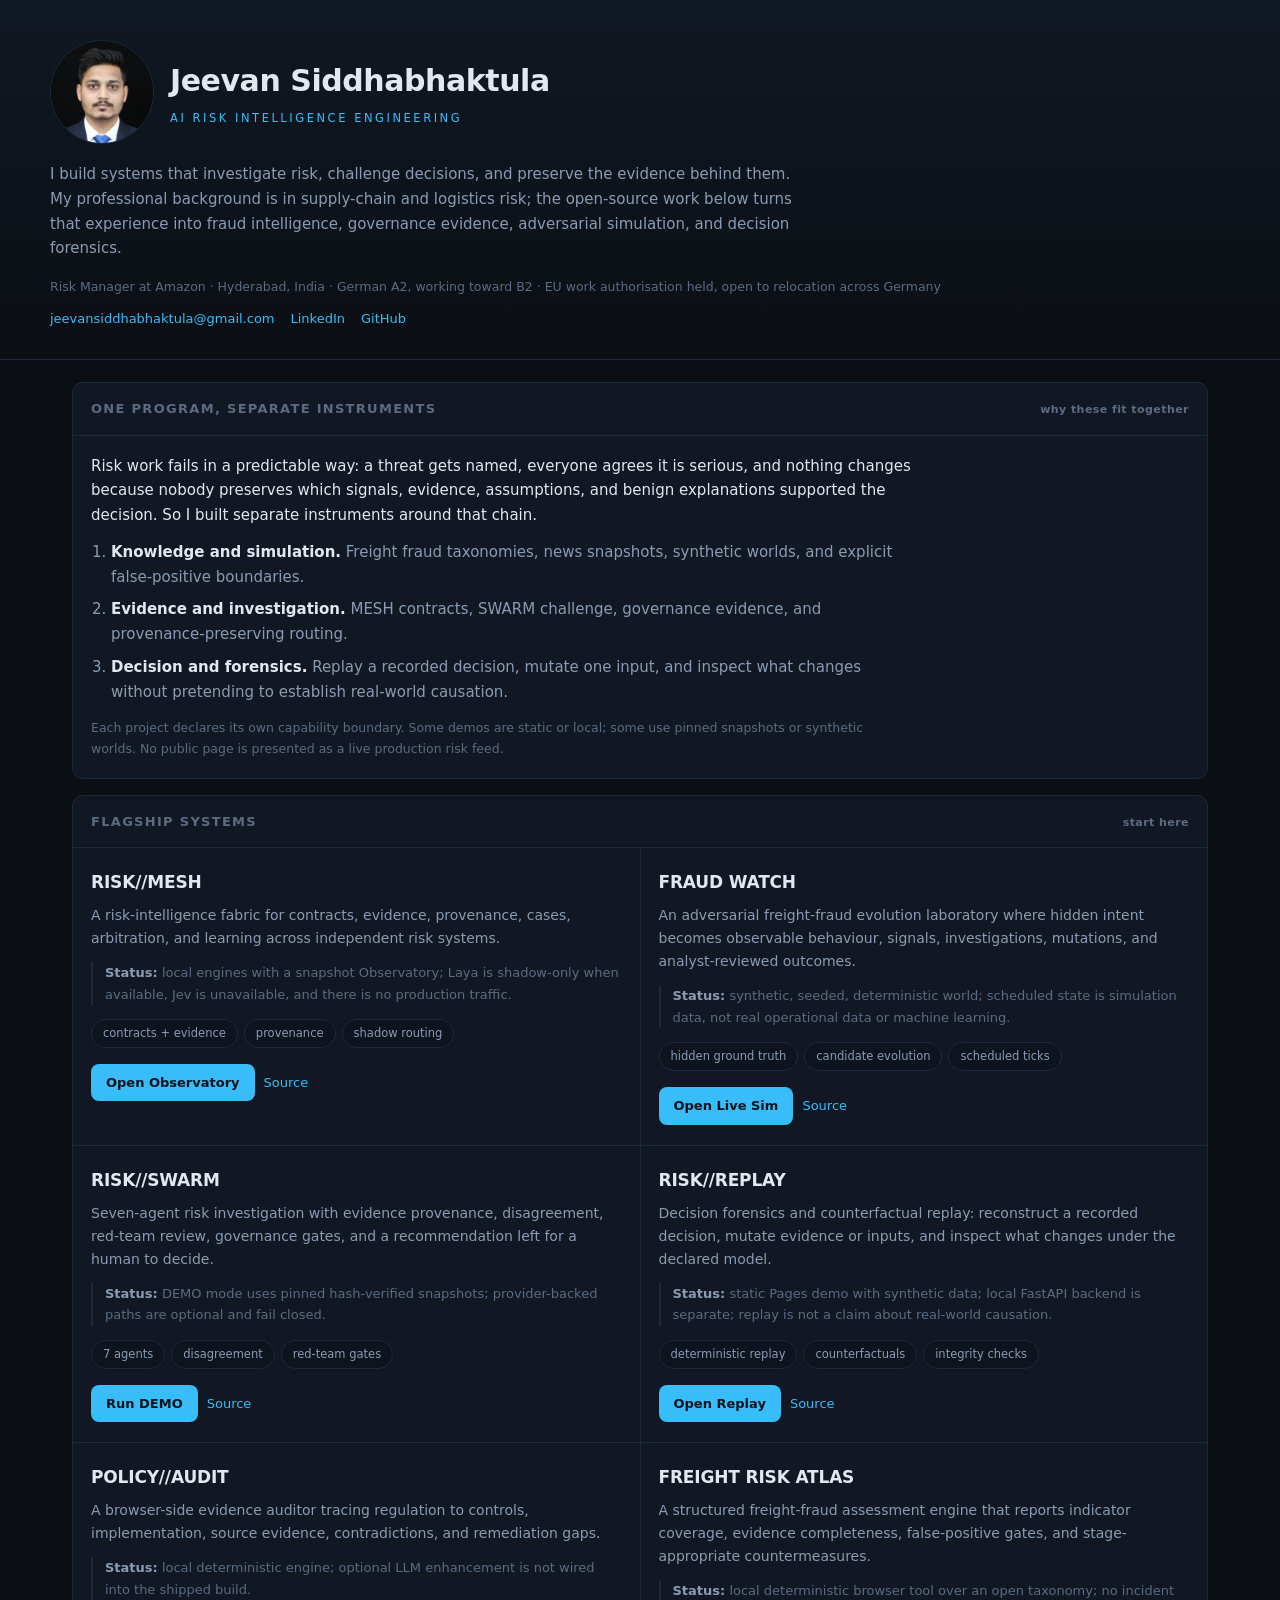
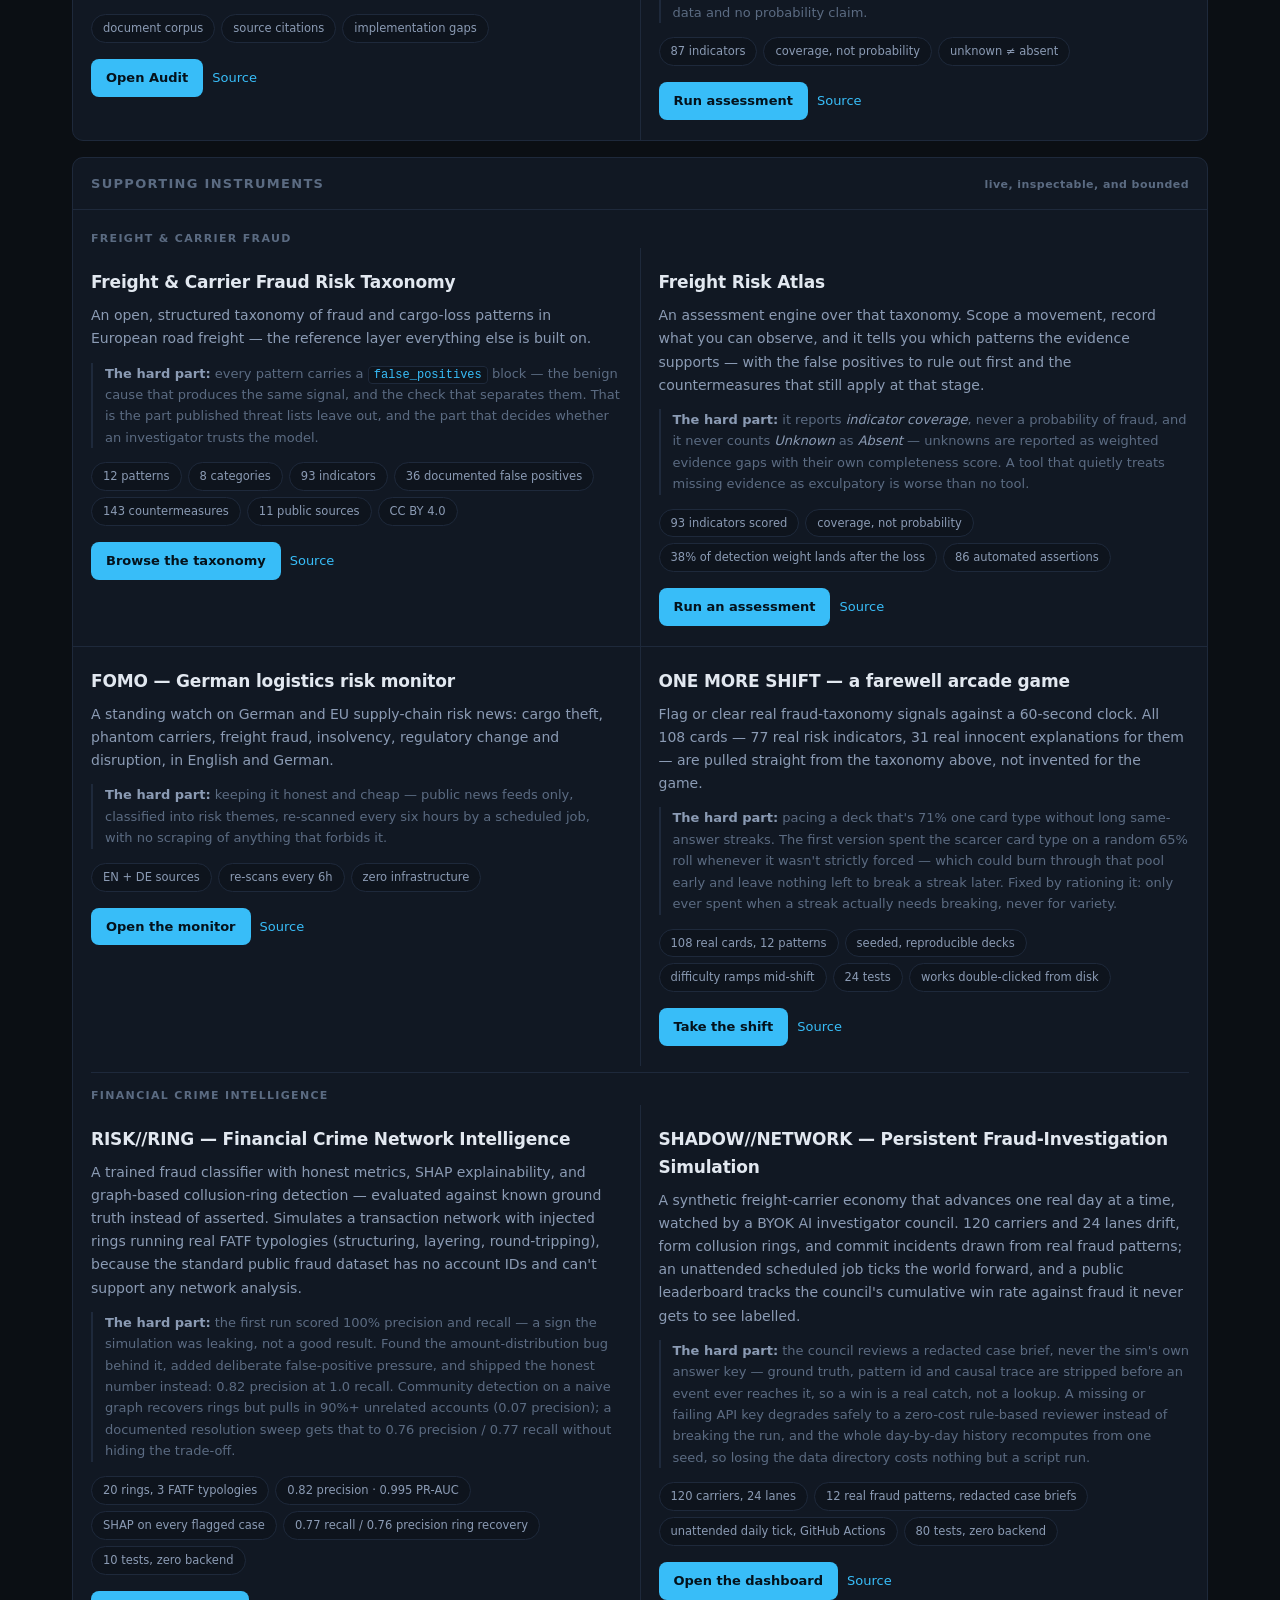
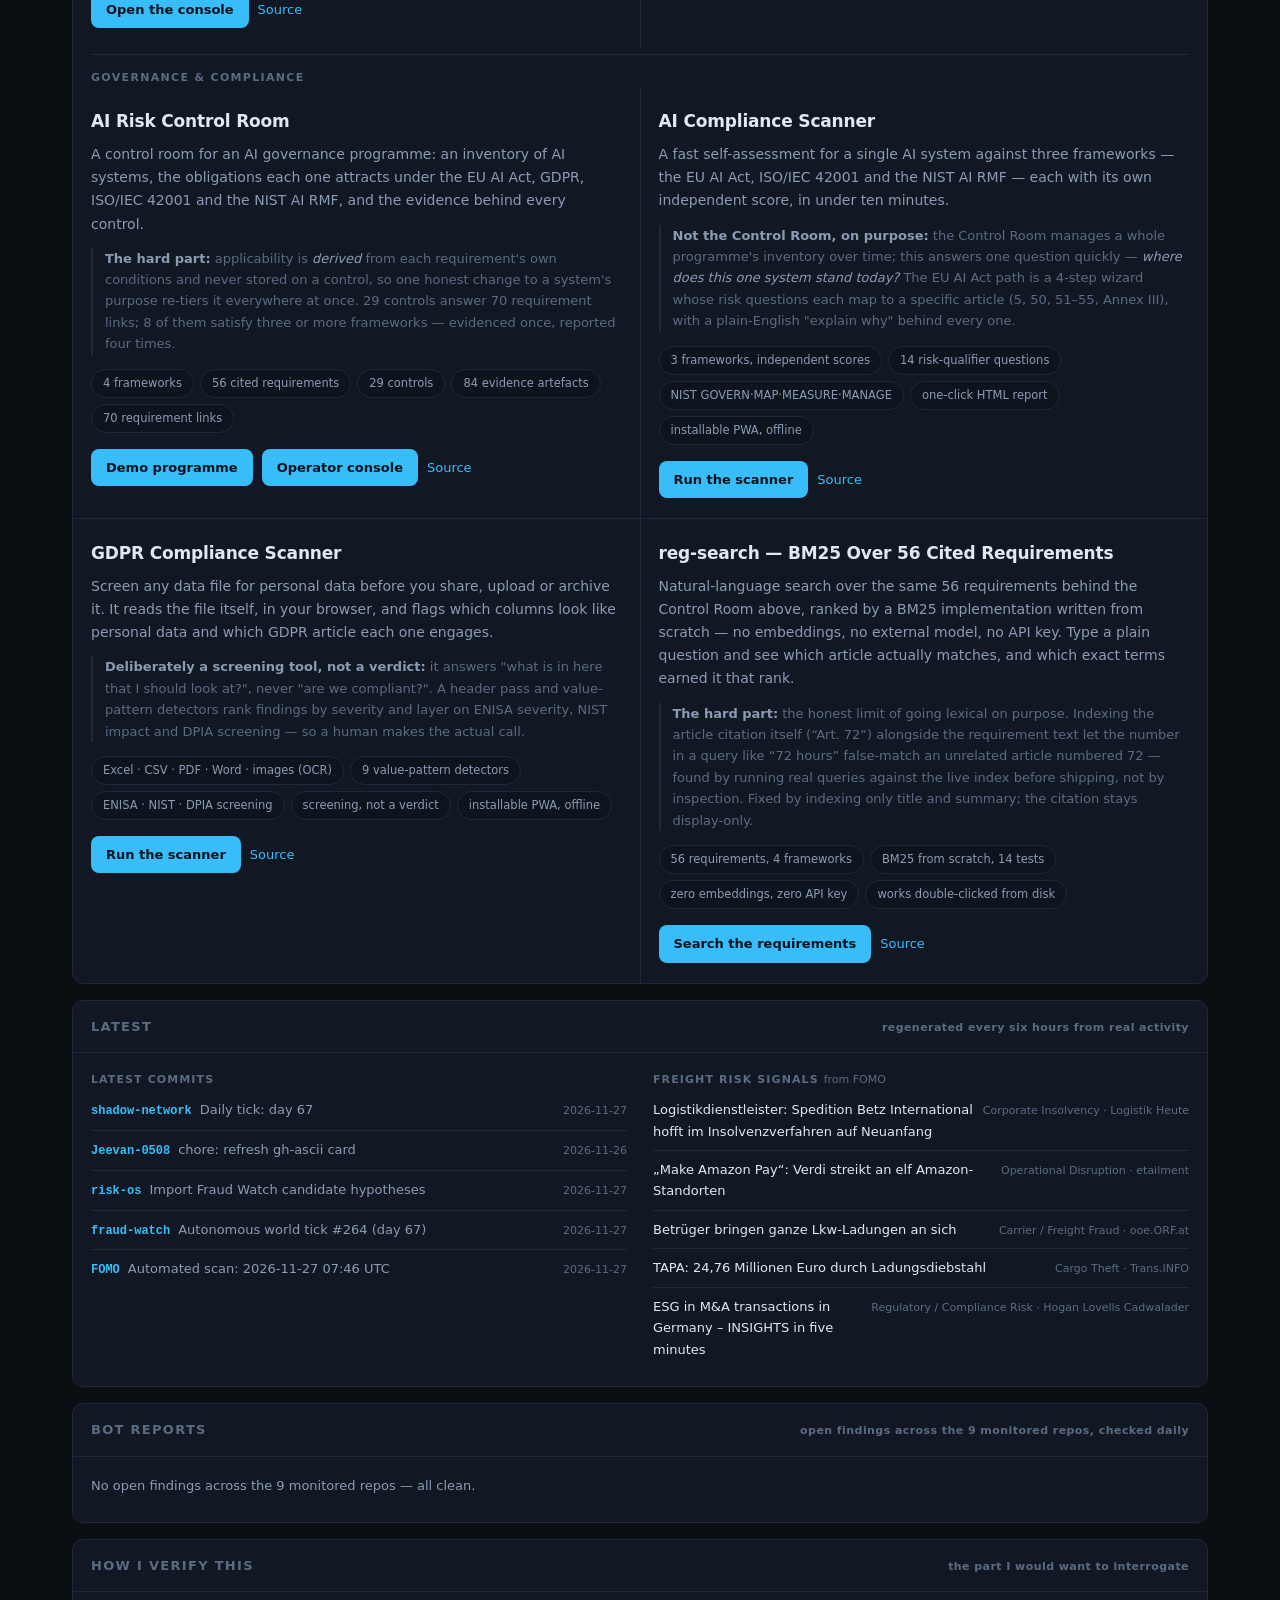
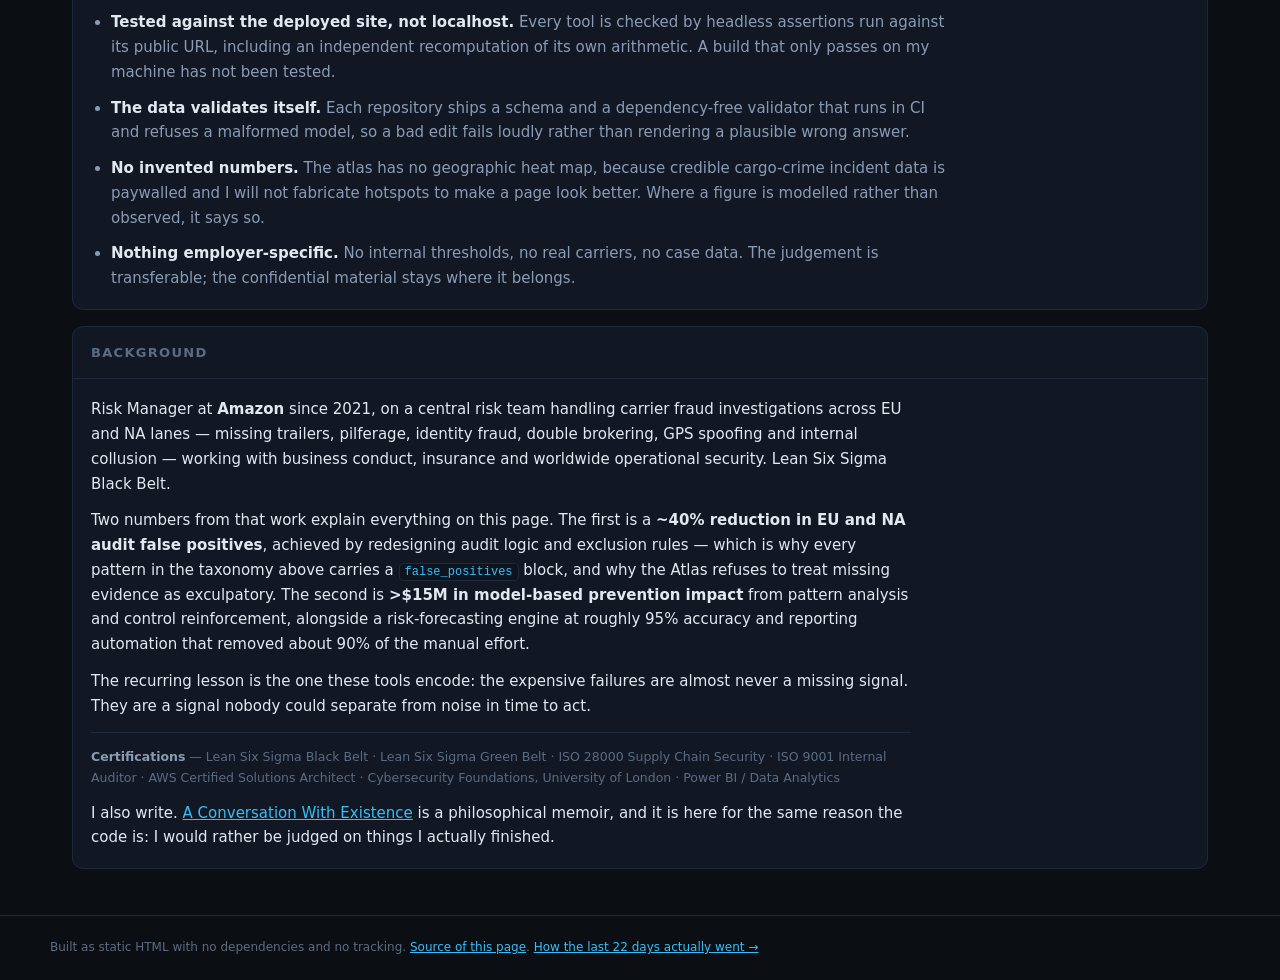
==== commit c2e9b596: "Refresh the activity strip activity: updated" ====
--- a/index.html
+++ b/index.html
@@ -330,8 +330,8 @@
     <h2>Latest <em>regenerated every six hours from real activity</em></h2>
     <!-- activity:start -->
     <div class="inner two">
-      <div><h4>Latest commits</h4><ul class="feed"><li><b>risk-os</b> <span>Import Fraud Watch candidate hypotheses</span><i>2026-11-26</i></li><li><b>fraud-watch</b> <span>Autonomous world tick #262 (day 66)</span><i>2026-11-26</i></li><li><b>FOMO</b> <span>Automated scan: 2026-11-26 21:15 UTC</span><i>2026-11-26</i></li><li><b>Risk-Mesh</b> <span>Daily MESH briefing refresh</span><i>2026-11-26</i></li><li><b>agent-factory</b> <span>Merge pull request #4 from Jeevan-0508/codex/divine-council</span><i>2026-11-26</i></li></ul></div>
-      <div><h4>Freight risk signals <em>from FOMO</em></h4><ul class="feed"><li><a href="https://news.google.com/rss/articles/CBMiS0FVX3lxTE93d3FOQXdtZ0JaRGVHZTlfUzlKZzlEcUotcldJaEowbTZ2c1gySUo1bTIwS2FqRWVtaXM4ejBEamlxb0NIZWg2MF96Zw?oc=5" rel="nofollow noopener">Betrüger bringen ganze Lkw-Ladungen an sich</a><i>Carrier / Freight Fraud &middot; ooe.ORF.at</i></li><li><a href="https://news.google.com/rss/articles/[base64]?oc=5" rel="nofollow noopener">Black Friday: Verdi ruft an elf Amazon-Standorten zum Streik auf</a><i>Operational Disruption &middot; Dosya Haber</i></li><li><a href="https://news.google.com/rss/articles/[base64]?oc=5" rel="nofollow noopener">16 trucking companies filed for bankruptcy amid high diesel prices: Report</a><i>Corporate Insolvency &middot; NewsNation</i></li><li><a href="https://news.google.com/rss/articles/CBMihwFBVV95cUxQd19KbmZWQmhzaV9ScFJtaVVUTGVPWDhTVnY4NnQyOUUwQy00THVlckR6X0NvNlJHU0FmNzA2SXRyOXJLS0JKWloxeGtuMWtwMjU3SDYzNFRuSXZzdjM2UDhablZtVmo0dHRfZjZic0VKOUxza2hJai1ZMzl0bEMzdlFEMm04LTA?oc=5" rel="nofollow noopener">TAPA: 24,76 Millionen Euro durch Ladungsdiebstahl</a><i>Cargo Theft &middot; Trans.INFO</i></li><li><a href="https://news.google.com/rss/articles/[base64]?oc=5" rel="nofollow noopener">ESG in M&amp;A transactions in Germany – INSIGHTS in five minutes</a><i>Regulatory / Compliance Risk &middot; Hogan Lovells Cadwalader</i></li></ul></div>
+      <div><h4>Latest commits</h4><ul class="feed"><li><b>shadow-network</b> <span>Daily tick: day 67</span><i>2026-11-27</i></li><li><b>Jeevan-0508</b> <span>chore: refresh gh-ascii card</span><i>2026-11-26</i></li><li><b>risk-os</b> <span>Import Fraud Watch candidate hypotheses</span><i>2026-11-27</i></li><li><b>fraud-watch</b> <span>Autonomous world tick #264 (day 67)</span><i>2026-11-27</i></li><li><b>FOMO</b> <span>Automated scan: 2026-11-27 07:46 UTC</span><i>2026-11-27</i></li></ul></div>
+      <div><h4>Freight risk signals <em>from FOMO</em></h4><ul class="feed"><li><a href="https://news.google.com/rss/articles/[base64]?oc=5" rel="nofollow noopener">Logistikdienstleister: Spedition Betz International hofft im Insolvenzverfahren auf Neuanfang</a><i>Corporate Insolvency &middot; Logistik Heute</i></li><li><a href="https://news.google.com/rss/articles/[base64]?oc=5" rel="nofollow noopener">„Make Amazon Pay“: Verdi streikt an elf Amazon-Standorten</a><i>Operational Disruption &middot; etailment</i></li><li><a href="https://news.google.com/rss/articles/CBMiS0FVX3lxTE93d3FOQXdtZ0JaRGVHZTlfUzlKZzlEcUotcldJaEowbTZ2c1gySUo1bTIwS2FqRWVtaXM4ejBEamlxb0NIZWg2MF96Zw?oc=5" rel="nofollow noopener">Betrüger bringen ganze Lkw-Ladungen an sich</a><i>Carrier / Freight Fraud &middot; ooe.ORF.at</i></li><li><a href="https://news.google.com/rss/articles/CBMihwFBVV95cUxQd19KbmZWQmhzaV9ScFJtaVVUTGVPWDhTVnY4NnQyOUUwQy00THVlckR6X0NvNlJHU0FmNzA2SXRyOXJLS0JKWloxeGtuMWtwMjU3SDYzNFRuSXZzdjM2UDhablZtVmo0dHRfZjZic0VKOUxza2hJai1ZMzl0bEMzdlFEMm04LTA?oc=5" rel="nofollow noopener">TAPA: 24,76 Millionen Euro durch Ladungsdiebstahl</a><i>Cargo Theft &middot; Trans.INFO</i></li><li><a href="https://news.google.com/rss/articles/[base64]?oc=5" rel="nofollow noopener">ESG in M&amp;A transactions in Germany – INSIGHTS in five minutes</a><i>Regulatory / Compliance Risk &middot; Hogan Lovells Cadwalader</i></li></ul></div>
     </div>
     <!-- activity:end -->
   </section>
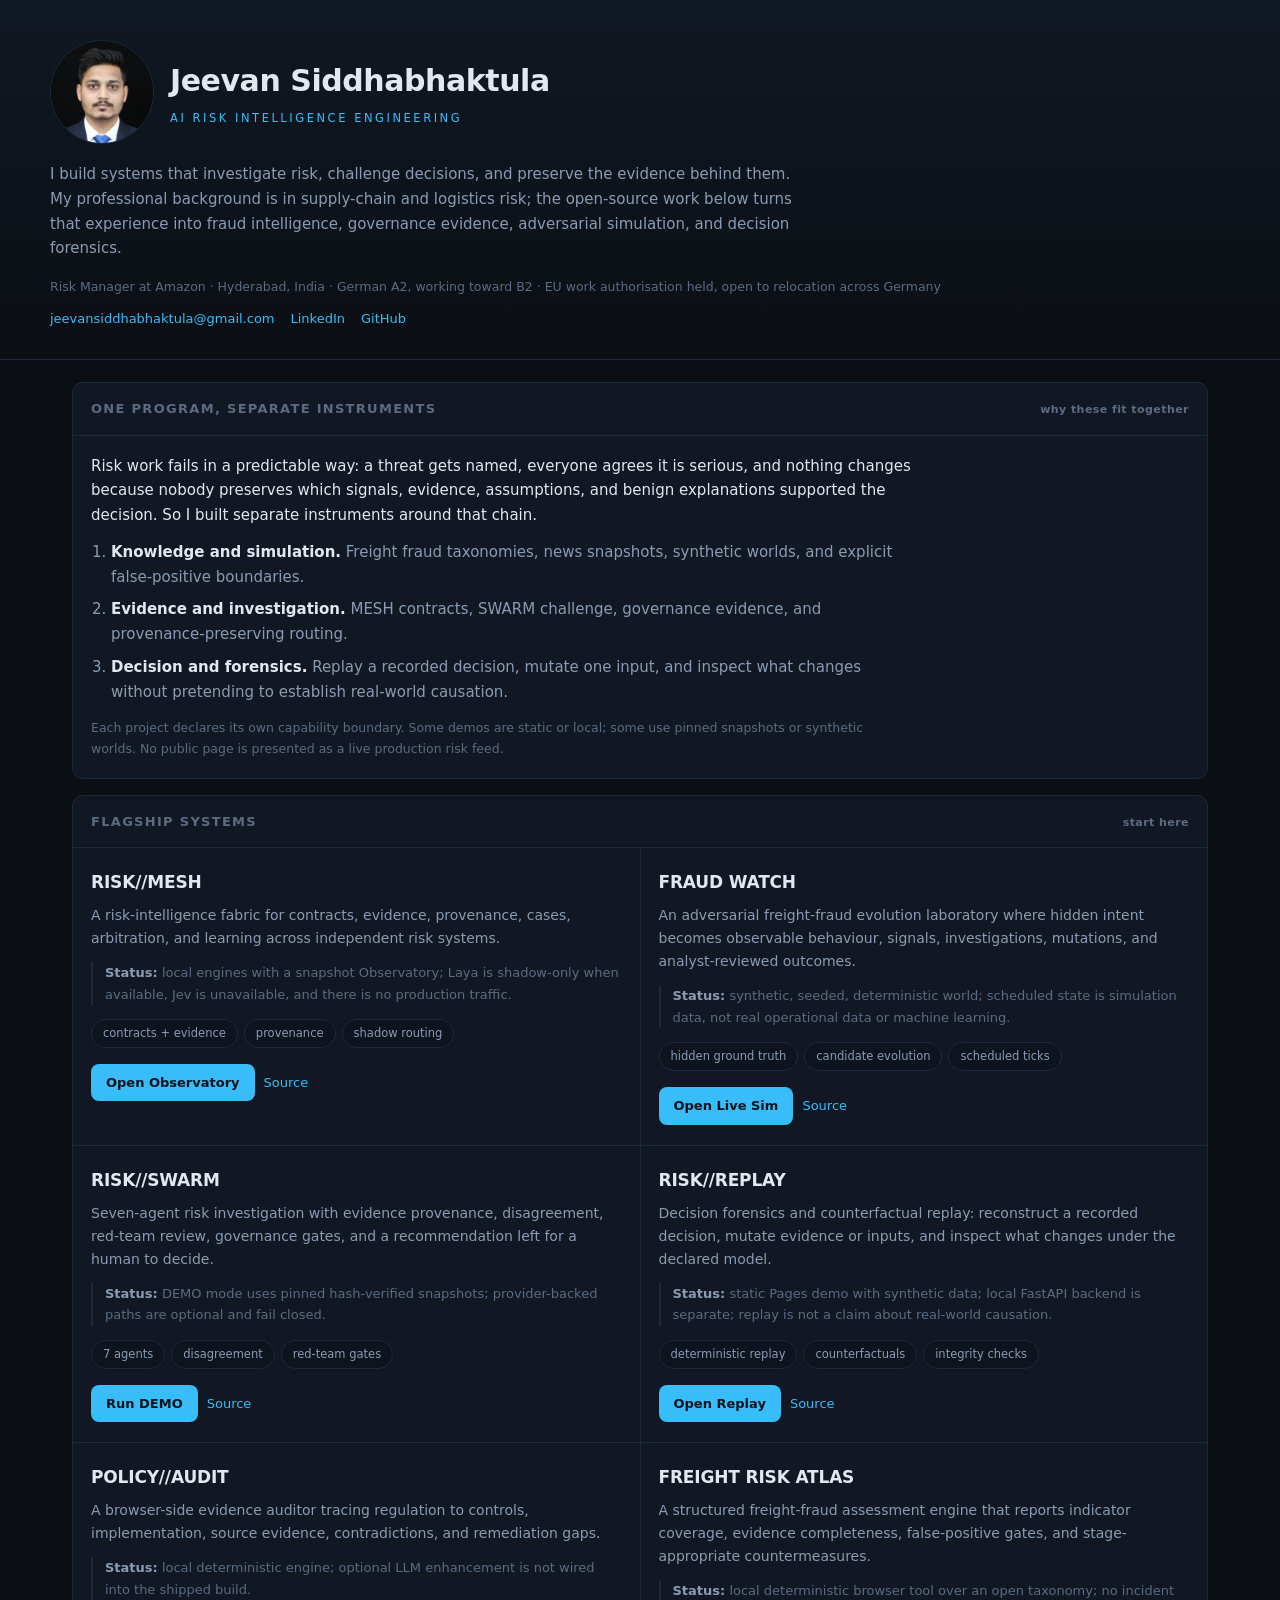
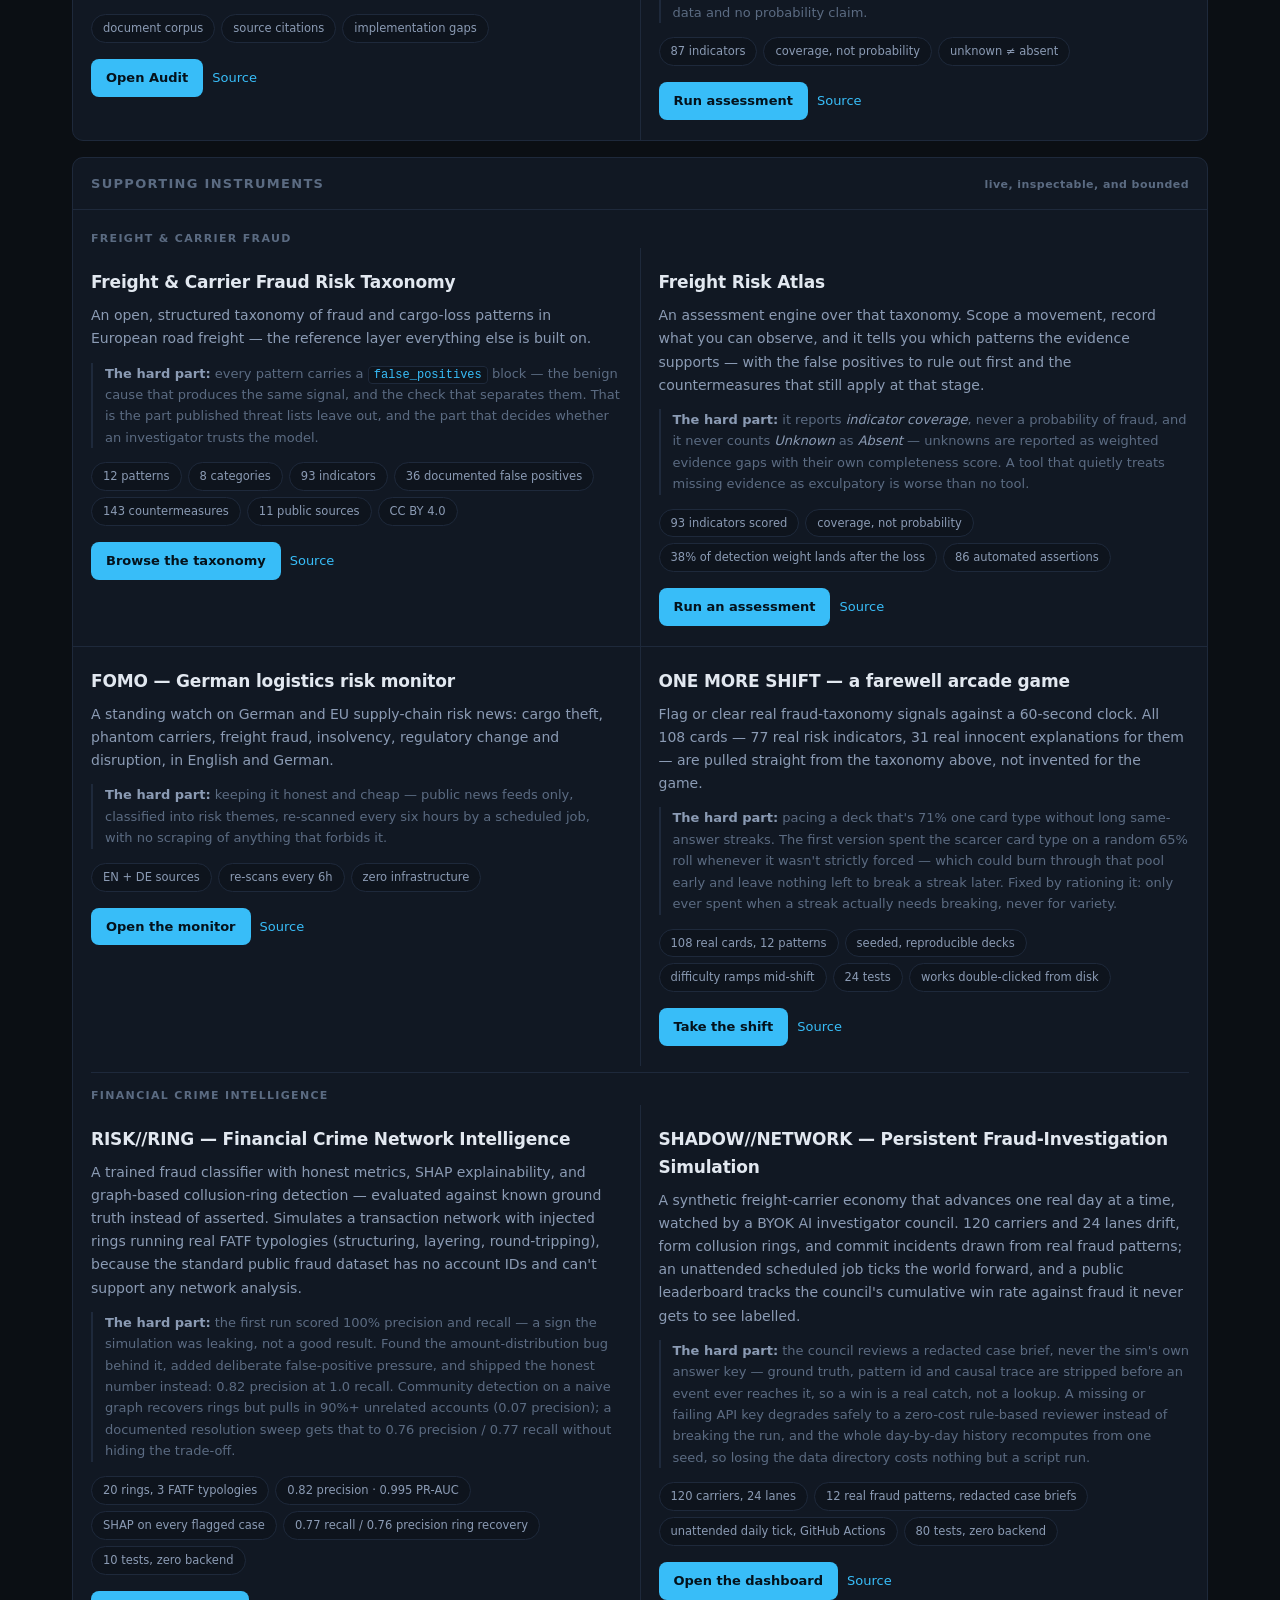
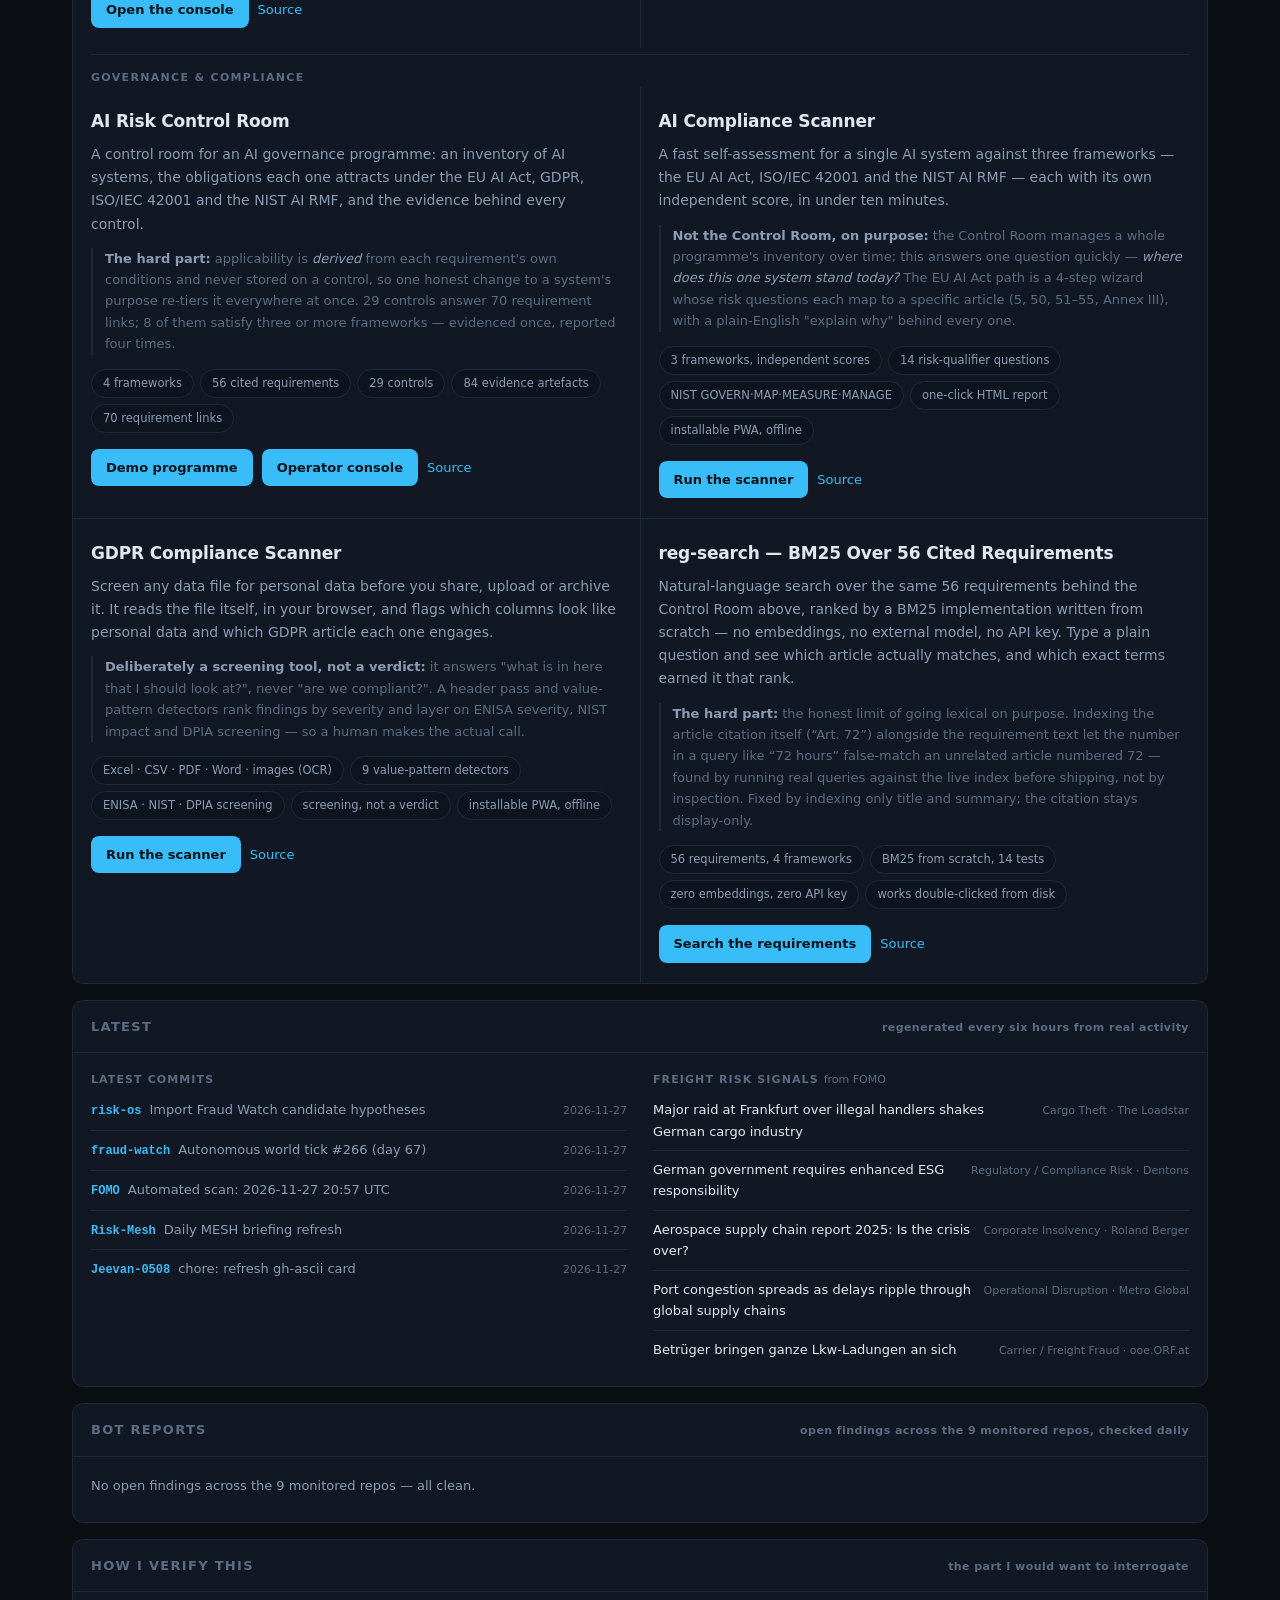
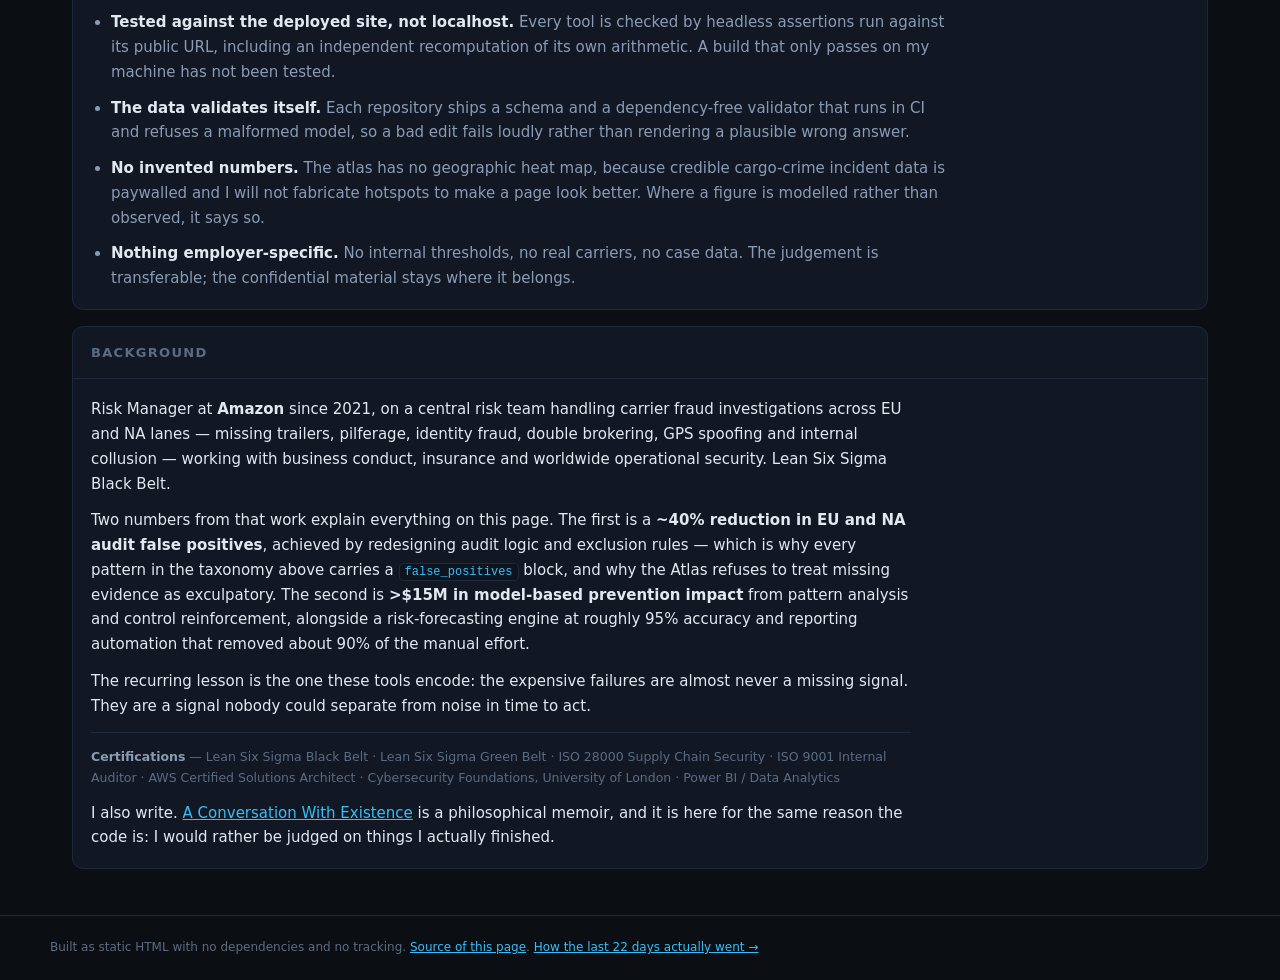
==== commit 2ea1dec4: "Refresh the activity strip activity: updated" ====
--- a/index.html
+++ b/index.html
@@ -330,8 +330,8 @@
     <h2>Latest <em>regenerated every six hours from real activity</em></h2>
     <!-- activity:start -->
     <div class="inner two">
-      <div><h4>Latest commits</h4><ul class="feed"><li><b>shadow-network</b> <span>Daily tick: day 67</span><i>2026-11-27</i></li><li><b>Jeevan-0508</b> <span>chore: refresh gh-ascii card</span><i>2026-11-26</i></li><li><b>risk-os</b> <span>Import Fraud Watch candidate hypotheses</span><i>2026-11-27</i></li><li><b>fraud-watch</b> <span>Autonomous world tick #264 (day 67)</span><i>2026-11-27</i></li><li><b>FOMO</b> <span>Automated scan: 2026-11-27 07:46 UTC</span><i>2026-11-27</i></li></ul></div>
-      <div><h4>Freight risk signals <em>from FOMO</em></h4><ul class="feed"><li><a href="https://news.google.com/rss/articles/[base64]?oc=5" rel="nofollow noopener">Logistikdienstleister: Spedition Betz International hofft im Insolvenzverfahren auf Neuanfang</a><i>Corporate Insolvency &middot; Logistik Heute</i></li><li><a href="https://news.google.com/rss/articles/[base64]?oc=5" rel="nofollow noopener">„Make Amazon Pay“: Verdi streikt an elf Amazon-Standorten</a><i>Operational Disruption &middot; etailment</i></li><li><a href="https://news.google.com/rss/articles/CBMiS0FVX3lxTE93d3FOQXdtZ0JaRGVHZTlfUzlKZzlEcUotcldJaEowbTZ2c1gySUo1bTIwS2FqRWVtaXM4ejBEamlxb0NIZWg2MF96Zw?oc=5" rel="nofollow noopener">Betrüger bringen ganze Lkw-Ladungen an sich</a><i>Carrier / Freight Fraud &middot; ooe.ORF.at</i></li><li><a href="https://news.google.com/rss/articles/CBMihwFBVV95cUxQd19KbmZWQmhzaV9ScFJtaVVUTGVPWDhTVnY4NnQyOUUwQy00THVlckR6X0NvNlJHU0FmNzA2SXRyOXJLS0JKWloxeGtuMWtwMjU3SDYzNFRuSXZzdjM2UDhablZtVmo0dHRfZjZic0VKOUxza2hJai1ZMzl0bEMzdlFEMm04LTA?oc=5" rel="nofollow noopener">TAPA: 24,76 Millionen Euro durch Ladungsdiebstahl</a><i>Cargo Theft &middot; Trans.INFO</i></li><li><a href="https://news.google.com/rss/articles/[base64]?oc=5" rel="nofollow noopener">ESG in M&amp;A transactions in Germany – INSIGHTS in five minutes</a><i>Regulatory / Compliance Risk &middot; Hogan Lovells Cadwalader</i></li></ul></div>
+      <div><h4>Latest commits</h4><ul class="feed"><li><b>risk-os</b> <span>Import Fraud Watch candidate hypotheses</span><i>2026-11-27</i></li><li><b>fraud-watch</b> <span>Autonomous world tick #266 (day 67)</span><i>2026-11-27</i></li><li><b>FOMO</b> <span>Automated scan: 2026-11-27 20:57 UTC</span><i>2026-11-27</i></li><li><b>Risk-Mesh</b> <span>Daily MESH briefing refresh</span><i>2026-11-27</i></li><li><b>Jeevan-0508</b> <span>chore: refresh gh-ascii card</span><i>2026-11-27</i></li></ul></div>
+      <div><h4>Freight risk signals <em>from FOMO</em></h4><ul class="feed"><li><a href="https://news.google.com/rss/articles/[base64]?oc=5" rel="nofollow noopener">Major raid at Frankfurt over illegal handlers shakes German cargo industry</a><i>Cargo Theft &middot; The Loadstar</i></li><li><a href="https://news.google.com/rss/articles/[base64]?oc=5" rel="nofollow noopener">German government requires enhanced ESG responsibility</a><i>Regulatory / Compliance Risk &middot; Dentons</i></li><li><a href="https://news.google.com/rss/articles/[base64]?oc=5" rel="nofollow noopener">Aerospace supply chain report 2025: Is the crisis over?</a><i>Corporate Insolvency &middot; Roland Berger</i></li><li><a href="https://news.google.com/rss/articles/[base64]?oc=5" rel="nofollow noopener">Port congestion spreads as delays ripple through global supply chains</a><i>Operational Disruption &middot; Metro Global</i></li><li><a href="https://news.google.com/rss/articles/CBMiS0FVX3lxTE93d3FOQXdtZ0JaRGVHZTlfUzlKZzlEcUotcldJaEowbTZ2c1gySUo1bTIwS2FqRWVtaXM4ejBEamlxb0NIZWg2MF96Zw?oc=5" rel="nofollow noopener">Betrüger bringen ganze Lkw-Ladungen an sich</a><i>Carrier / Freight Fraud &middot; ooe.ORF.at</i></li></ul></div>
     </div>
     <!-- activity:end -->
   </section>
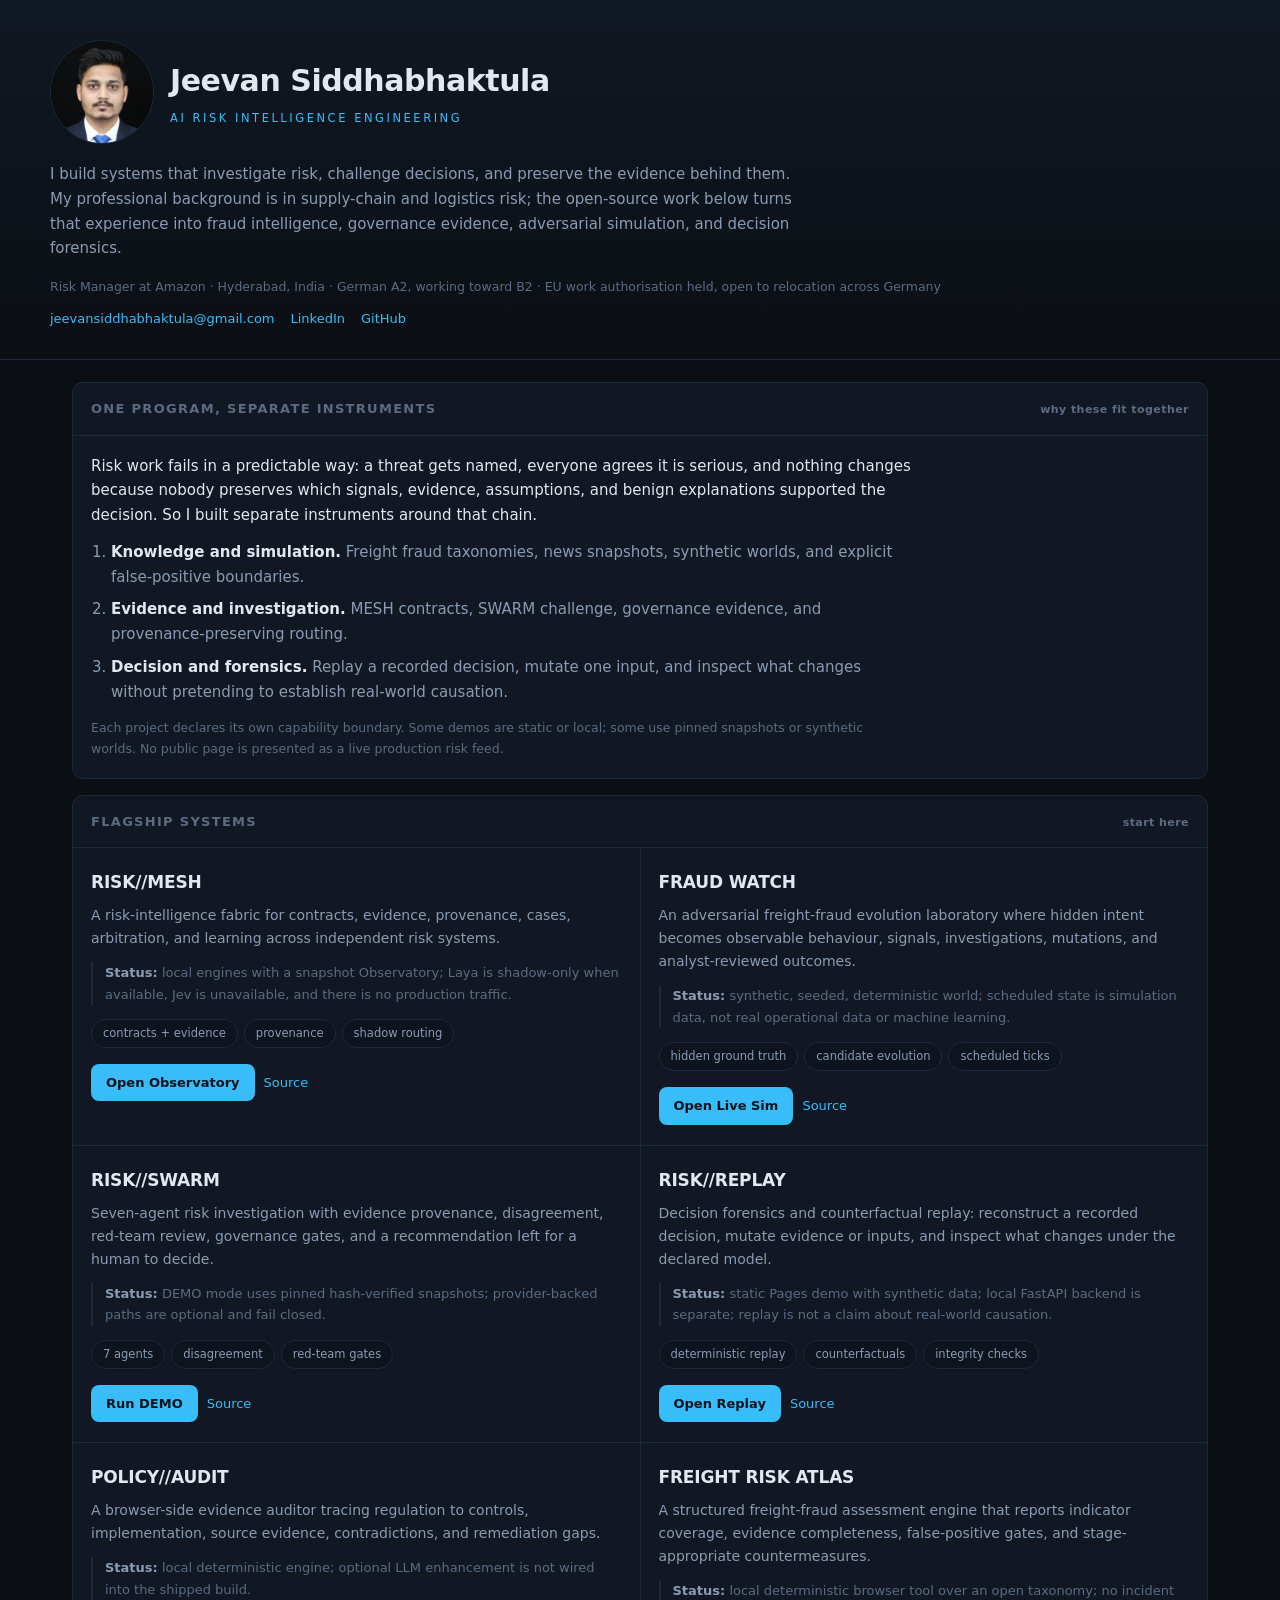
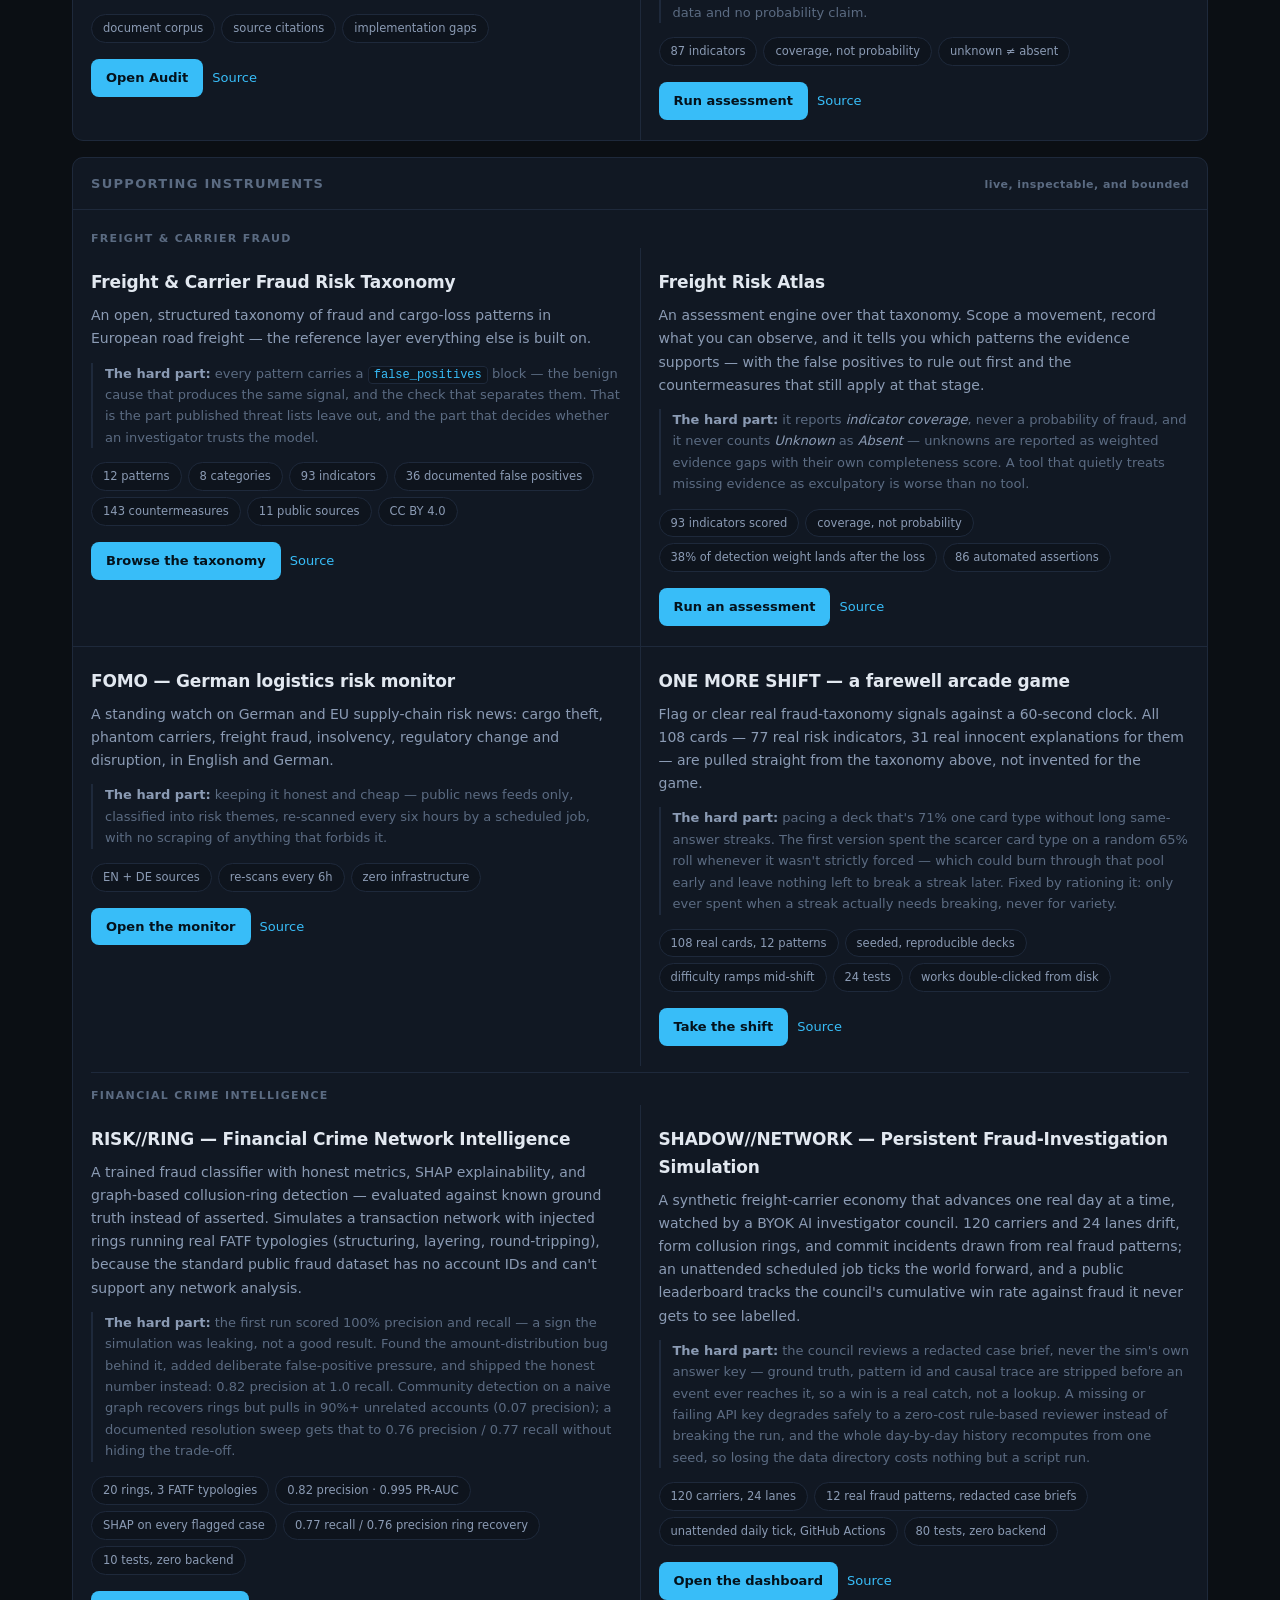
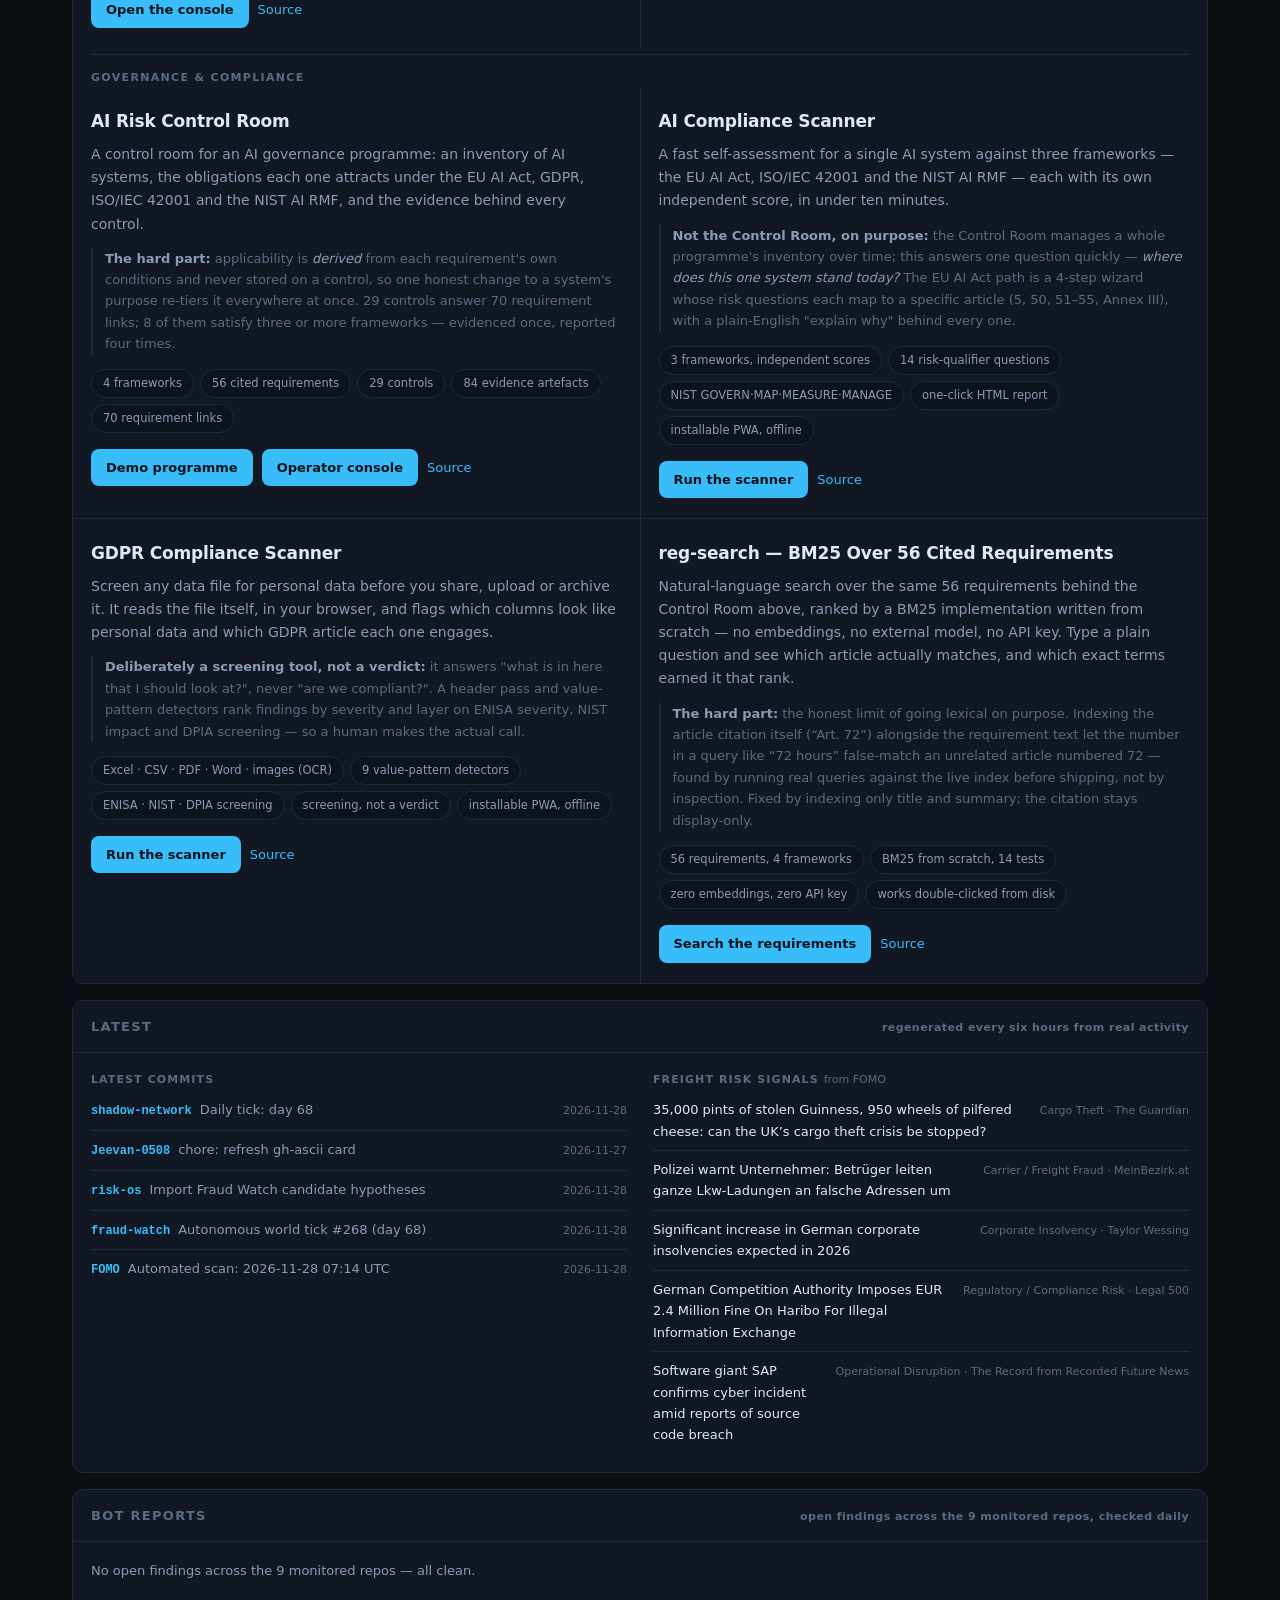
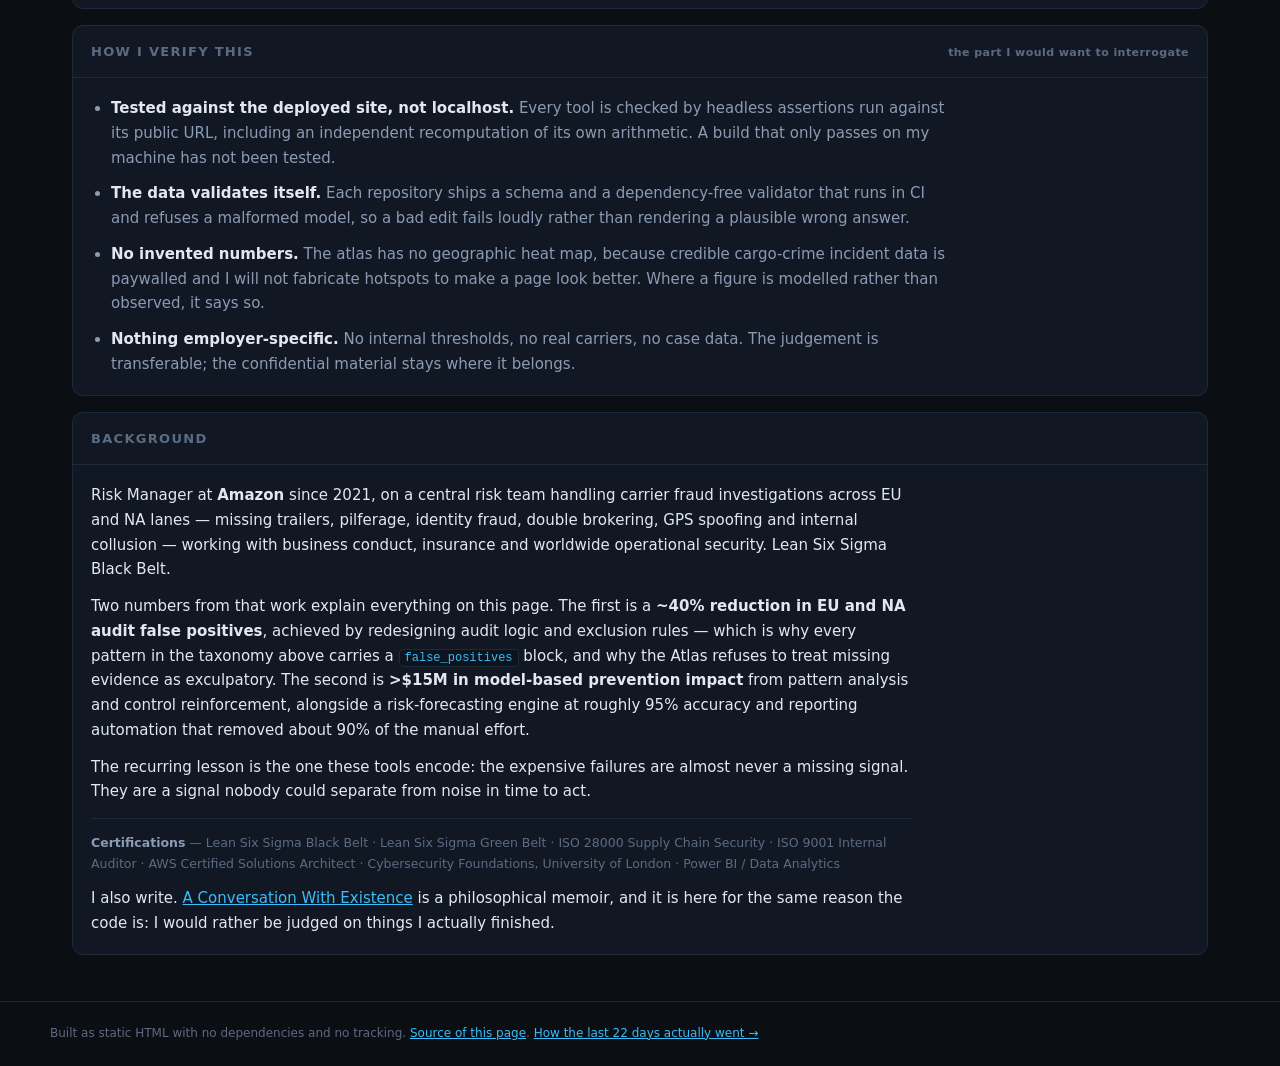
==== commit cc0963b3: "Refresh the activity strip activity: updated" ====
--- a/index.html
+++ b/index.html
@@ -330,8 +330,8 @@
     <h2>Latest <em>regenerated every six hours from real activity</em></h2>
     <!-- activity:start -->
     <div class="inner two">
-      <div><h4>Latest commits</h4><ul class="feed"><li><b>risk-os</b> <span>Import Fraud Watch candidate hypotheses</span><i>2026-11-27</i></li><li><b>fraud-watch</b> <span>Autonomous world tick #266 (day 67)</span><i>2026-11-27</i></li><li><b>FOMO</b> <span>Automated scan: 2026-11-27 20:57 UTC</span><i>2026-11-27</i></li><li><b>Risk-Mesh</b> <span>Daily MESH briefing refresh</span><i>2026-11-27</i></li><li><b>Jeevan-0508</b> <span>chore: refresh gh-ascii card</span><i>2026-11-27</i></li></ul></div>
-      <div><h4>Freight risk signals <em>from FOMO</em></h4><ul class="feed"><li><a href="https://news.google.com/rss/articles/[base64]?oc=5" rel="nofollow noopener">Major raid at Frankfurt over illegal handlers shakes German cargo industry</a><i>Cargo Theft &middot; The Loadstar</i></li><li><a href="https://news.google.com/rss/articles/[base64]?oc=5" rel="nofollow noopener">German government requires enhanced ESG responsibility</a><i>Regulatory / Compliance Risk &middot; Dentons</i></li><li><a href="https://news.google.com/rss/articles/[base64]?oc=5" rel="nofollow noopener">Aerospace supply chain report 2025: Is the crisis over?</a><i>Corporate Insolvency &middot; Roland Berger</i></li><li><a href="https://news.google.com/rss/articles/[base64]?oc=5" rel="nofollow noopener">Port congestion spreads as delays ripple through global supply chains</a><i>Operational Disruption &middot; Metro Global</i></li><li><a href="https://news.google.com/rss/articles/CBMiS0FVX3lxTE93d3FOQXdtZ0JaRGVHZTlfUzlKZzlEcUotcldJaEowbTZ2c1gySUo1bTIwS2FqRWVtaXM4ejBEamlxb0NIZWg2MF96Zw?oc=5" rel="nofollow noopener">Betrüger bringen ganze Lkw-Ladungen an sich</a><i>Carrier / Freight Fraud &middot; ooe.ORF.at</i></li></ul></div>
+      <div><h4>Latest commits</h4><ul class="feed"><li><b>shadow-network</b> <span>Daily tick: day 68</span><i>2026-11-28</i></li><li><b>Jeevan-0508</b> <span>chore: refresh gh-ascii card</span><i>2026-11-27</i></li><li><b>risk-os</b> <span>Import Fraud Watch candidate hypotheses</span><i>2026-11-28</i></li><li><b>fraud-watch</b> <span>Autonomous world tick #268 (day 68)</span><i>2026-11-28</i></li><li><b>FOMO</b> <span>Automated scan: 2026-11-28 07:14 UTC</span><i>2026-11-28</i></li></ul></div>
+      <div><h4>Freight risk signals <em>from FOMO</em></h4><ul class="feed"><li><a href="https://news.google.com/rss/articles/[base64]?oc=5" rel="nofollow noopener">35,000 pints of stolen Guinness, 950 wheels of pilfered cheese: can the UK’s cargo theft crisis be stopped?</a><i>Cargo Theft &middot; The Guardian</i></li><li><a href="https://news.google.com/rss/articles/[base64]?oc=5" rel="nofollow noopener">Polizei warnt Unternehmer: Betrüger leiten ganze Lkw-Ladungen an falsche Adressen um</a><i>Carrier / Freight Fraud &middot; MeinBezirk.at</i></li><li><a href="https://news.google.com/rss/articles/[base64]?oc=5" rel="nofollow noopener">Significant increase in German corporate insolvencies expected in 2026</a><i>Corporate Insolvency &middot; Taylor Wessing</i></li><li><a href="https://news.google.com/rss/articles/[base64]?oc=5" rel="nofollow noopener">German Competition Authority Imposes EUR 2.4 Million Fine On Haribo For Illegal Information Exchange</a><i>Regulatory / Compliance Risk &middot; Legal 500</i></li><li><a href="https://news.google.com/rss/articles/CBMiZEFVX3lxTFA5UGViQ0RSR2xxVGZ0eXVrMFgzSVhDM0hsNjZ2RHljU2VhMXhGZGpvWmc0TTRBRTdYYjhySDVxQkluU21wcVhwOEFqTndSa1ZGdGFTTVp3eVVvS3ptbE9USG9ZaTA?oc=5" rel="nofollow noopener">Software giant SAP confirms cyber incident amid reports of source code breach</a><i>Operational Disruption &middot; The Record from Recorded Future News</i></li></ul></div>
     </div>
     <!-- activity:end -->
   </section>
